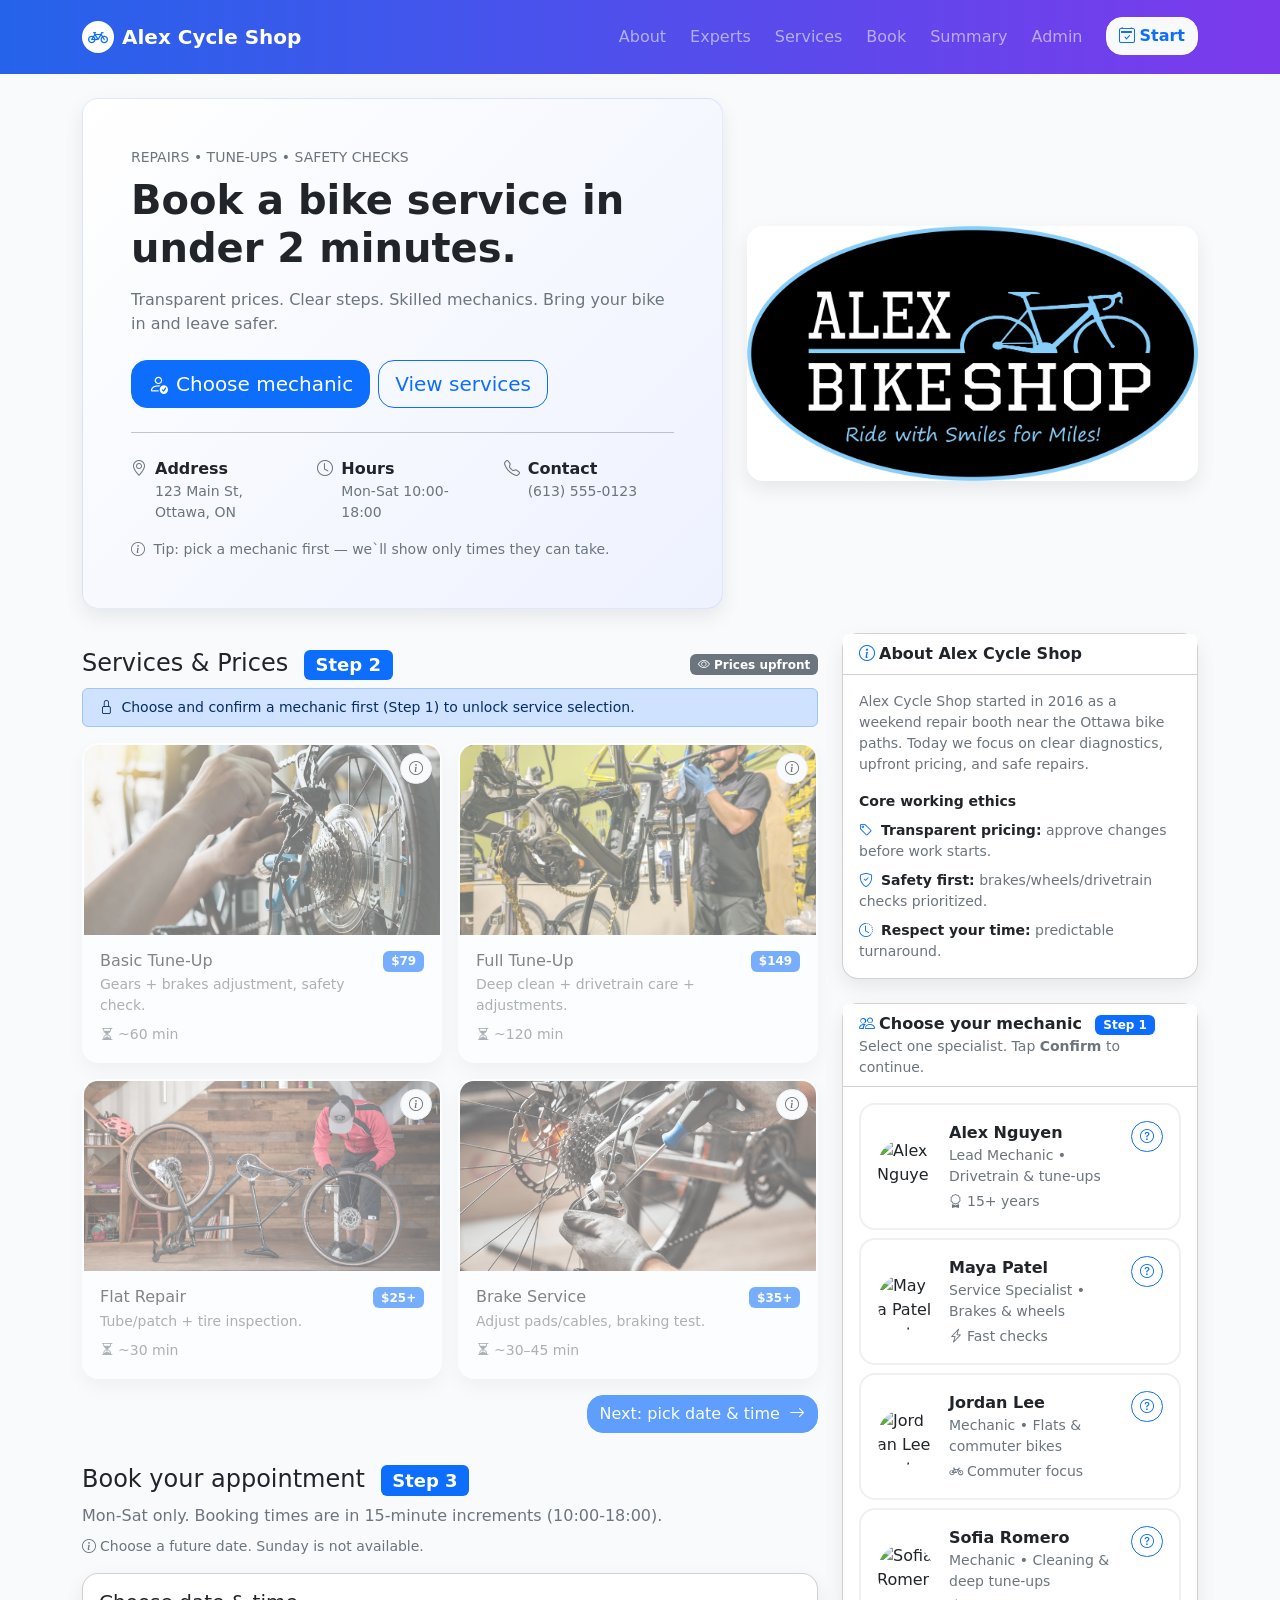
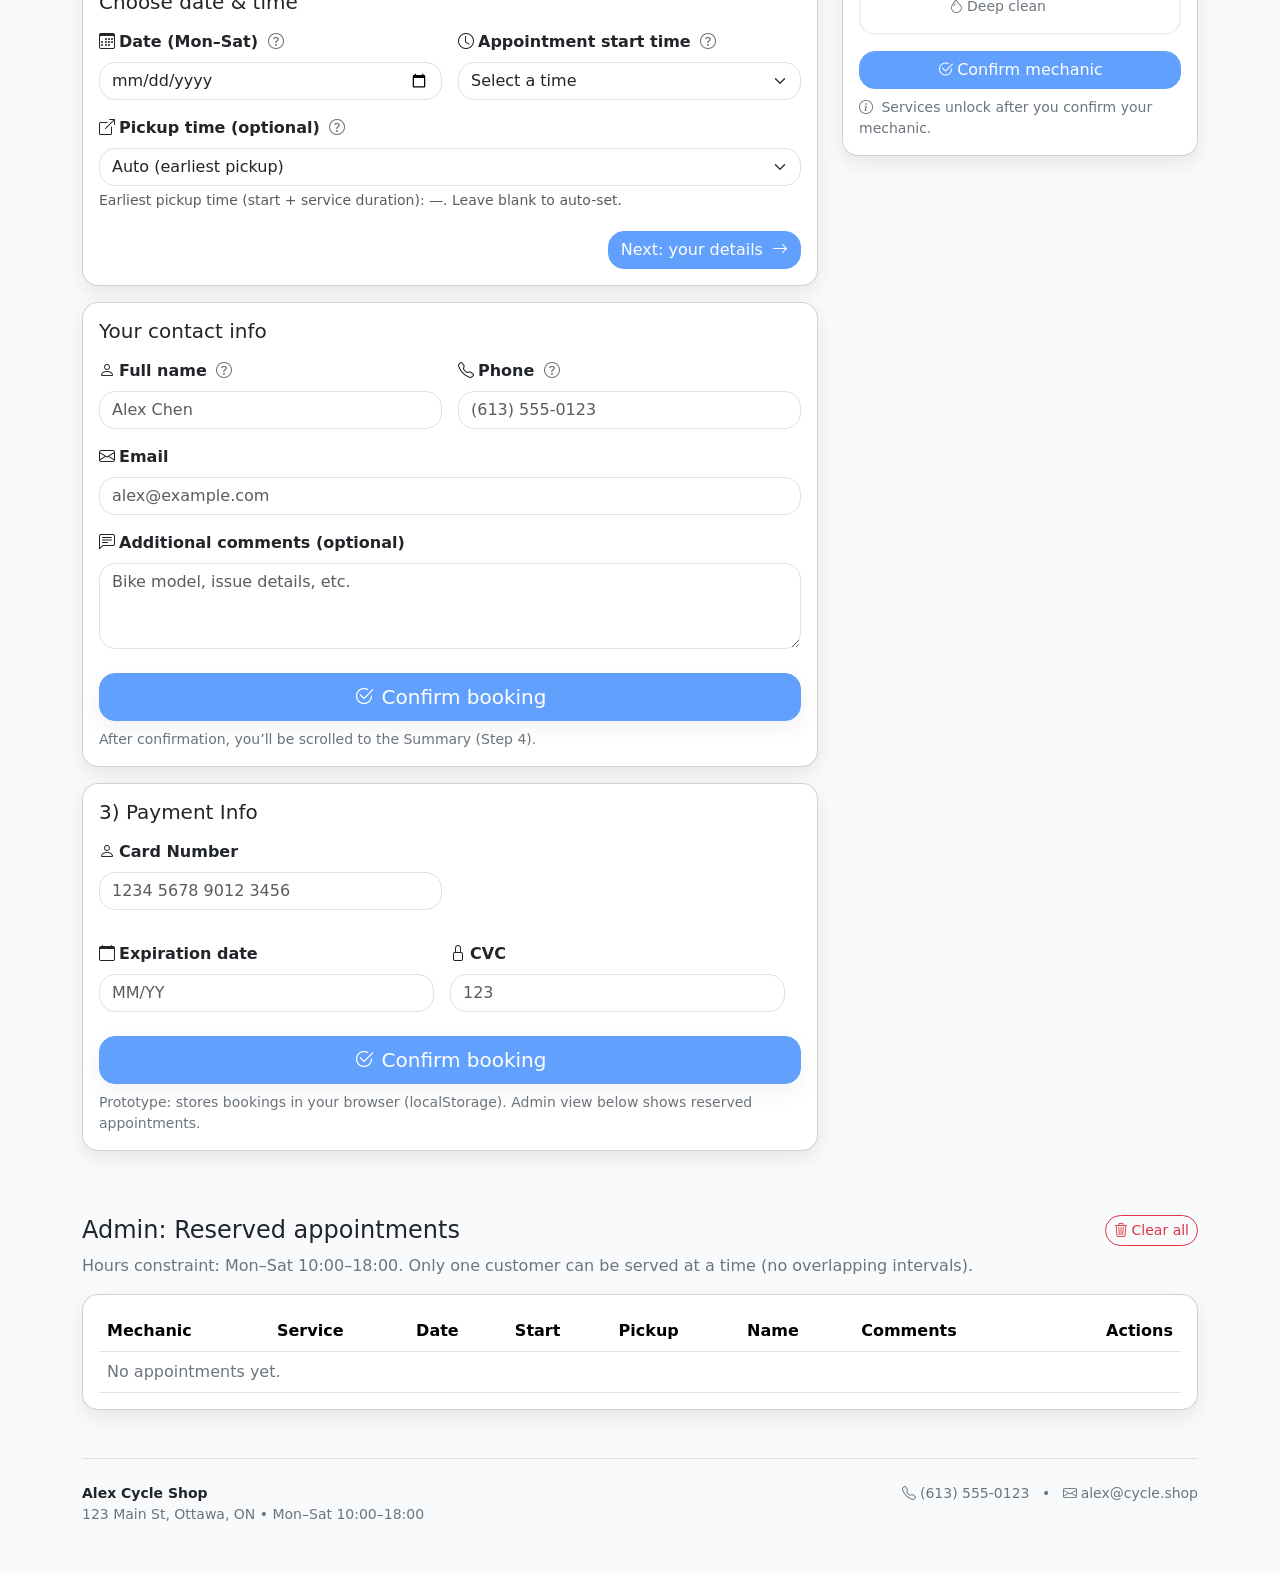
==== index.html @ bfc539e0 "Merge branch 'main' into BLI1" ====
<!doctype html>
<html lang="en">
  <head>
    <title>Alex Cycle Shop</title>
    <meta charset="utf-8" />
    <meta name="viewport" content="width=device-width, initial-scale=1" />

    <!-- Bootstrap 5 -->
    <link
      href="https://cdn.jsdelivr.net/npm/bootstrap@5.3.3/dist/css/bootstrap.min.css"
      rel="stylesheet"
    />
    <!-- Bootstrap Icons -->
    <link
      href="https://cdn.jsdelivr.net/npm/bootstrap-icons@1.11.3/font/bootstrap-icons.min.css"
      rel="stylesheet"
    />

    <link rel="stylesheet" href="styles/style.css" />
  </head>

  <body>
    <!-- NAVBAR -->
    <nav class="navbar navbar-expand-lg navbar-dark acs-navbar sticky-top">
      <div class="container py-2">
        <a class="navbar-brand d-flex align-items-center gap-2" href="#top">
          <span
            class="rounded-circle bg-white text-primary d-inline-flex align-items-center justify-content-center"
            style="width: 2rem; height: 2rem"
            aria-hidden="true"
          >
            <i class="bi bi-bicycle"></i>
          </span>
          <span class="fw-semibold">Alex Cycle Shop</span>
        </a>

        <button
          class="navbar-toggler"
          type="button"
          data-bs-toggle="collapse"
          data-bs-target="#nav"
          aria-label="Toggle navigation"
        >
          <span class="navbar-toggler-icon"></span>
        </button>

        <div class="collapse navbar-collapse" id="nav">
          <ul class="navbar-nav ms-auto gap-lg-2">
            <li class="nav-item">
              <a class="nav-link" href="#about">About</a>
            </li>
            <li class="nav-item">
              <a class="nav-link" href="#experts">Experts</a>
            </li>
            <li class="nav-item">
              <a class="nav-link" href="#services">Services</a>
            </li>
            <li class="nav-item">
              <a class="nav-link" href="#booking">Book</a>
            </li>
            <li class="nav-item">
              <a class="nav-link" href="#summary">Summary</a>
            </li>
            <li class="nav-item">
              <a class="nav-link" href="#admin">Admin</a>
            </li>
            <li class="nav-item">
              <a
                class="btn btn-light text-primary fw-semibold ms-lg-2"
                href="#experts"
              >
                <i class="bi bi-calendar2-check me-1"></i>Start
              </a>
            </li>
          </ul>
        </div>
      </div>
    </nav>

    <!-- HERO -->
    <header id="top" class="py-4">
      <div class="container">
        <div class="row g-4 align-items-center">
          <div class="col-12 col-lg-7">
            <div class="p-4 p-lg-5 rounded-4 shadow-soft acs-hero">
              <p class="text-uppercase small text-secondary mb-2">
                Repairs • Tune-ups • Safety Checks
              </p>
              <h1 class="display-6 fw-semibold mb-3">
                Book a bike service in under 2 minutes.
              </h1>
              <p class="text-secondary mb-4">
                Transparent prices. Clear steps. Skilled mechanics. Bring your
                bike in and leave safer.
              </p>

              <div class="d-flex flex-column flex-sm-row gap-2">
                <a class="btn btn-primary btn-lg" href="#experts">
                  <i class="bi bi-person-check me-2"></i>Choose mechanic
                </a>
                <a class="btn btn-outline-primary btn-lg" href="#services"
                  >View services</a
                >
              </div>

              <hr class="my-4" />

              <div class="row g-3">
                <div class="col-12 col-md-4">
                  <div class="d-flex gap-2">
                    <i class="bi bi-geo-alt text-secondary"></i>
                    <div>
                      <div class="fw-semibold">Address</div>
                      <div class="text-secondary small">
                        123 Main St, Ottawa, ON
                      </div>
                    </div>
                  </div>
                </div>
                <div class="col-12 col-md-4">
                  <div class="d-flex gap-2">
                    <i class="bi bi-clock text-secondary"></i>
                    <div>
                      <div class="fw-semibold">Hours</div>
                      <div class="text-secondary small">
                        Mon-Sat 10:00-18:00
                      </div>
                    </div>
                  </div>
                </div>
                <div class="col-12 col-md-4">
                  <div class="d-flex gap-2">
                    <i class="bi bi-telephone text-secondary"></i>
                    <div>
                      <div class="fw-semibold">Contact</div>
                      <div class="text-secondary small">(613) 555-0123</div>
                    </div>
                  </div>
                </div>
              </div>

              <div class="small text-secondary mt-3">
                <i class="bi bi-info-circle me-1"></i>
                Tip: pick a mechanic first — we`ll show only times they can
                take.
              </div>
            </div>
          </div>

          <div class="col-12 col-lg-5">
            <div class="bg-white rounded-4 shadow-soft overflow-hidden">
              <img
                class="w-100"
                src="assets/Untitled%20design.png"
                alt="Bike service photo"
              />
            </div>
          </div>
        </div>
      </div>
    </header>

    <main class="pb-5">
      <div class="container">
        <div class="row g-4 align-items-start">
          <!-- RIGHT (About + Experts selection; mobile shows this first) -->
          <div class="col-12 col-lg-4 order-1 order-lg-2">
            <!-- ABOUT -->
            <div class="card shadow-soft mb-4">
              <div class="card-header bg-white" id="about">
                <div class="fw-semibold">
                  <i class="bi bi-info-circle me-1 text-primary"></i>About Alex
                  Cycle Shop
                </div>
              </div>
              <div class="card-body">
                <p class="text-secondary small mb-3">
                  Alex Cycle Shop started in 2016 as a weekend repair booth near
                  the Ottawa bike paths. Today we focus on clear diagnostics,
                  upfront pricing, and safe repairs.
                </p>

                <div class="fw-semibold small mb-2">Core working ethics</div>
                <ul class="list-unstyled small text-secondary mb-0">
                  <li class="mb-2">
                    <i class="bi bi-tag me-2 text-primary"></i
                    ><span class="fw-semibold text-dark"
                      >Transparent pricing:</span
                    >
                    approve changes before work starts.
                  </li>
                  <li class="mb-2">
                    <i class="bi bi-shield-check me-2 text-primary"></i
                    ><span class="fw-semibold text-dark">Safety first:</span>
                    brakes/wheels/drivetrain checks prioritized.
                  </li>
                  <li>
                    <i class="bi bi-clock-history me-2 text-primary"></i
                    ><span class="fw-semibold text-dark"
                      >Respect your time:</span
                    >
                    predictable turnaround.
                  </li>
                </ul>
              </div>
            </div>

            <!-- EXPERTS (selection stage + confirmation modal) -->
            <div class="card shadow-soft mb-4">
              <div class="card-header bg-white" id="experts">
                <div class="fw-semibold">
                  <i class="bi bi-people me-1 text-primary"></i>Choose your
                  mechanic
                  <span class="badge text-bg-primary ms-2">Step 1</span>
                </div>
                <div class="text-secondary small">
                  Select one specialist. Tap
                  <span class="fw-semibold">Confirm</span> to continue.
                </div>
              </div>

              <div class="card-body">
                <div class="vstack gap-2">
                  <!-- Expert 1 -->
                  <input
                    class="btn-check"
                    type="radio"
                    name="expert"
                    id="exp-alex"
                    autocomplete="off"
                  />
                  <label class="card expert-option p-3" for="exp-alex">
                    <div class="d-flex gap-3 align-items-center">
                      <img
                        class="rounded-circle flex-shrink-0"
                        width="56"
                        height="56"
                        src="https://placehold.co/112x112?text=A"
                        alt="Alex Nguyen avatar"
                      />
                      <div class="flex-grow-1">
                        <div
                          class="d-flex justify-content-between align-items-start"
                        >
                          <div>
                            <div class="fw-semibold">Alex Nguyen</div>
                            <div class="text-secondary small">
                              Lead Mechanic • Drivetrain & tune-ups
                            </div>
                          </div>
                          <button
                            type="button"
                            class="btn btn-sm btn-outline-primary"
                            data-bs-toggle="tooltip"
                            title="Expert in tune-ups and shifting issues."
                          >
                            <i class="bi bi-question-circle"></i>
                          </button>
                        </div>
                        <div class="small mt-1 text-secondary">
                          <i class="bi bi-award me-1"></i>15+ years
                        </div>
                      </div>
                    </div>
                  </label>

                  <!-- Expert 2 -->
                  <input
                    class="btn-check"
                    type="radio"
                    name="expert"
                    id="exp-maya"
                    autocomplete="off"
                  />
                  <label class="card expert-option p-3" for="exp-maya">
                    <div class="d-flex gap-3 align-items-center">
                      <img
                        class="rounded-circle flex-shrink-0"
                        width="56"
                        height="56"
                        src="https://placehold.co/112x112?text=M"
                        alt="Maya Patel avatar"
                      />
                      <div class="flex-grow-1">
                        <div
                          class="d-flex justify-content-between align-items-start"
                        >
                          <div>
                            <div class="fw-semibold">Maya Patel</div>
                            <div class="text-secondary small">
                              Service Specialist • Brakes & wheels
                            </div>
                          </div>
                          <button
                            type="button"
                            class="btn btn-sm btn-outline-primary"
                            data-bs-toggle="tooltip"
                            title="Fast diagnostics for brake rub, squeal, wheel true."
                          >
                            <i class="bi bi-question-circle"></i>
                          </button>
                        </div>
                        <div class="small mt-1 text-secondary">
                          <i class="bi bi-lightning-charge me-1"></i>Fast checks
                        </div>
                      </div>
                    </div>
                  </label>

                  <!-- Expert 3 -->
                  <input
                    class="btn-check"
                    type="radio"
                    name="expert"
                    id="exp-jordan"
                    autocomplete="off"
                  />
                  <label class="card expert-option p-3" for="exp-jordan">
                    <div class="d-flex gap-3 align-items-center">
                      <img
                        class="rounded-circle flex-shrink-0"
                        width="56"
                        height="56"
                        src="https://placehold.co/112x112?text=J"
                        alt="Jordan Lee avatar"
                      />
                      <div class="flex-grow-1">
                        <div
                          class="d-flex justify-content-between align-items-start"
                        >
                          <div>
                            <div class="fw-semibold">Jordan Lee</div>
                            <div class="text-secondary small">
                              Mechanic • Flats & commuter bikes
                            </div>
                          </div>
                          <button
                            type="button"
                            class="btn btn-sm btn-outline-primary"
                            data-bs-toggle="tooltip"
                            title="Great for punctures, commuter maintenance, quick turnaround."
                          >
                            <i class="bi bi-question-circle"></i>
                          </button>
                        </div>
                        <div class="small mt-1 text-secondary">
                          <i class="bi bi-bicycle me-1"></i>Commuter focus
                        </div>
                      </div>
                    </div>
                  </label>

                  <!-- Expert 4 -->
                  <input
                    class="btn-check"
                    type="radio"
                    name="expert"
                    id="exp-sofia"
                    autocomplete="off"
                  />
                  <label class="card expert-option p-3" for="exp-sofia">
                    <div class="d-flex gap-3 align-items-center">
                      <img
                        class="rounded-circle flex-shrink-0"
                        width="56"
                        height="56"
                        src="https://placehold.co/112x112?text=S"
                        alt="Sofia Romero avatar"
                      />
                      <div class="flex-grow-1">
                        <div
                          class="d-flex justify-content-between align-items-start"
                        >
                          <div>
                            <div class="fw-semibold">Sofia Romero</div>
                            <div class="text-secondary small">
                              Mechanic • Cleaning & deep tune-ups
                            </div>
                          </div>
                          <button
                            type="button"
                            class="btn btn-sm btn-outline-primary"
                            data-bs-toggle="tooltip"
                            title="Best for deep clean, drivetrain care, long service sessions."
                          >
                            <i class="bi bi-question-circle"></i>
                          </button>
                        </div>
                        <div class="small mt-1 text-secondary">
                          <i class="bi bi-droplet me-1"></i>Deep clean
                        </div>
                      </div>
                    </div>
                  </label>
                </div>

                <div class="d-grid gap-2 mt-3">
                  <button
                    id="confirmExpertBtn"
                    class="btn btn-primary"
                    type="button"
                    disabled
                  >
                    <i class="bi bi-check2-circle me-1"></i>Confirm mechanic
                  </button>
                  <div class="small text-secondary">
                    <i class="bi bi-info-circle me-1"></i>
                    Services unlock after you confirm your mechanic.
                  </div>
                </div>
              </div>
            </div>
          </div>

          <!-- LEFT (Services + Booking) -->
          <div class="col-12 col-lg-8 order-2 order-lg-1">
            <!-- SERVICES -->
            <section id="services" class="section-pad">
              <div
                class="d-flex align-items-center justify-content-between mb-2"
              >
                <h2 class="h4 mb-0">
                  Services & Prices
                  <span class="badge text-bg-primary ms-2">Step 2</span>
                </h2>
                <span class="badge text-bg-secondary"
                  ><i class="bi bi-eye me-1"></i>Prices upfront</span
                >
              </div>

              <div
                class="alert alert-primary py-2 small mb-3"
                id="servicesLockedMsg"
              >
                <i class="bi bi-lock me-1"></i>
                Choose and confirm a mechanic first (Step 1) to unlock service
                selection.
              </div>

              <div class="row g-3" id="servicesGrid" aria-disabled="true">
                <!-- Service 1 -->
                <div class="col-12 col-md-6">
                  <input
                    class="btn-check"
                    type="radio"
                    name="service"
                    id="svc-basic"
                    autocomplete="off"
                    required
                    disabled
                  />
                  <label
                    class="card shadow-soft h-100 service-card service-option position-relative"
                    for="svc-basic"
                  >
                    <div class="position-absolute top-0 end-0 p-2 d-flex gap-2">
                      <button
                        type="button"
                        class="btn btn-sm btn-light border"
                        data-bs-toggle="tooltip"
                        title="Includes gears + brakes adjustment and safety check. ~60 minutes."
                        aria-label="Service info"
                      >
                        <i class="bi bi-info-circle"></i>
                      </button>
                      <span class="badge text-bg-success selected-badge"
                        ><i class="bi bi-check-lg me-1"></i>Selected</span
                      >
                    </div>

                    <img
                      class="card-img-top"
                      src="assets/1.png"
                      alt="Basic tune-up mapping image"
                    />
                    <div class="card-body">
                      <div
                        class="d-flex justify-content-between align-items-start"
                      >
                        <div>
                          <h3 class="h6 mb-1">Basic Tune-Up</h3>
                          <p class="text-secondary small mb-2">
                            Gears + brakes adjustment, safety check.
                          </p>
                        </div>
                        <span class="badge text-bg-primary">$79</span>
                      </div>
                      <div class="small text-secondary">
                        <i class="bi bi-hourglass-split me-1"></i>~60 min
                      </div>
                    </div>
                  </label>
                </div>

                <!-- Service 2 -->
                <div class="col-12 col-md-6">
                  <input
                    class="btn-check"
                    type="radio"
                    name="service"
                    id="svc-full"
                    autocomplete="off"
                    disabled
                  />
                  <label
                    class="card shadow-soft h-100 service-card service-option position-relative"
                    for="svc-full"
                  >
                    <div class="position-absolute top-0 end-0 p-2 d-flex gap-2">
                      <button
                        type="button"
                        class="btn btn-sm btn-light border"
                        data-bs-toggle="tooltip"
                        title="Deep clean + drivetrain care + adjustments. ~120 minutes."
                        aria-label="Service info"
                      >
                        <i class="bi bi-info-circle"></i>
                      </button>
                      <span class="badge text-bg-success selected-badge"
                        ><i class="bi bi-check-lg me-1"></i>Selected</span
                      >
                    </div>

                    <img
                      class="card-img-top"
                      src="assets/2.png"
                      alt="Full tune-up mapping image"
                    />
                    <div class="card-body">
                      <div
                        class="d-flex justify-content-between align-items-start"
                      >
                        <div>
                          <h3 class="h6 mb-1">Full Tune-Up</h3>
                          <p class="text-secondary small mb-2">
                            Deep clean + drivetrain care + adjustments.
                          </p>
                        </div>
                        <span class="badge text-bg-primary">$149</span>
                      </div>
                      <div class="small text-secondary">
                        <i class="bi bi-hourglass-split me-1"></i>~120 min
                      </div>
                    </div>
                  </label>
                </div>

                <!-- Service 3 -->
                <div class="col-12 col-md-6">
                  <input
                    class="btn-check"
                    type="radio"
                    name="service"
                    id="svc-flat"
                    autocomplete="off"
                    disabled
                  />
                  <label
                    class="card shadow-soft h-100 service-card service-option position-relative"
                    for="svc-flat"
                  >
                    <div class="position-absolute top-0 end-0 p-2 d-flex gap-2">
                      <button
                        type="button"
                        class="btn btn-sm btn-light border"
                        data-bs-toggle="tooltip"
                        title="Tube/patch + tire inspection. ~30 minutes."
                        aria-label="Service info"
                      >
                        <i class="bi bi-info-circle"></i>
                      </button>
                      <span class="badge text-bg-success selected-badge"
                        ><i class="bi bi-check-lg me-1"></i>Selected</span
                      >
                    </div>

                    <img
                      class="card-img-top"
                      src="assets/3.png"
                      alt="Flat repair mapping image"
                    />
                    <div class="card-body">
                      <div
                        class="d-flex justify-content-between align-items-start"
                      >
                        <div>
                          <h3 class="h6 mb-1">Flat Repair</h3>
                          <p class="text-secondary small mb-2">
                            Tube/patch + tire inspection.
                          </p>
                        </div>
                        <span class="badge text-bg-primary">$25+</span>
                      </div>
                      <div class="small text-secondary">
                        <i class="bi bi-hourglass-split me-1"></i>~30 min
                      </div>
                    </div>
                  </label>
                </div>

                <!-- Service 4 -->
                <div class="col-12 col-md-6">
                  <input
                    class="btn-check"
                    type="radio"
                    name="service"
                    id="svc-brakes"
                    autocomplete="off"
                    disabled
                  />
                  <label
                    class="card shadow-soft h-100 service-card service-option position-relative"
                    for="svc-brakes"
                  >
                    <div class="position-absolute top-0 end-0 p-2 d-flex gap-2">
                      <button
                        type="button"
                        class="btn btn-sm btn-light border"
                        data-bs-toggle="tooltip"
                        title="Adjust pads/cables + braking test. ~45 minutes."
                        aria-label="Service info"
                      >
                        <i class="bi bi-info-circle"></i>
                      </button>
                      <span class="badge text-bg-success selected-badge"
                        ><i class="bi bi-check-lg me-1"></i>Selected</span
                      >
                    </div>

                    <img
                      class="card-img-top"
                      src="assets/4.png"
                      alt="Brake service mapping image"
                    />
                    <div class="card-body">
                      <div
                        class="d-flex justify-content-between align-items-start"
                      >
                        <div>
                          <h3 class="h6 mb-1">Brake Service</h3>
                          <p class="text-secondary small mb-2">
                            Adjust pads/cables, braking test.
                          </p>
                        </div>
                        <span class="badge text-bg-primary">$35+</span>
                      </div>
                      <div class="small text-secondary">
                        <i class="bi bi-hourglass-split me-1"></i>~30–45 min
                      </div>
                    </div>
                  </label>
                </div>
              </div>

              <div class="mt-3 d-flex justify-content-end">
                <a
                  id="btnNextService"
                  class="btn btn-primary disabled"
                  href="#booking"
                  aria-disabled="true"
                >
                  Next: pick date & time <i class="bi bi-arrow-right ms-1"></i>
                </a>
              </div>
            </section>

            <!-- BOOKING -->
            <section id="booking" class="section-pad">
              <h2 class="h4 mb-2">
                Book your appointment
                <span class="badge text-bg-primary ms-2">Step 3</span>
              </h2>
              <p class="text-secondary mb-2">
                Mon-Sat only. Booking times are in 15-minute increments
                (10:00-18:00).
              </p>

              <div class="small text-secondary mb-3" id="dateHelp">
                <i class="bi bi-info-circle me-1"></i>Choose a future date.
                Sunday is not available.
              </div>

              <div class="card shadow-soft mb-3">
                <div class="card-body">
                  <h3 class="h5 mb-3">Choose date & time</h3>

                  <div class="row g-3">
                    <div class="col-12 col-md-6">
                      <label class="form-label fw-semibold" for="date">
                        <i class="bi bi-calendar3 me-1"></i>Date (Mon–Sat)
                        <span
                          class="ms-1 text-secondary"
                          data-bs-toggle="tooltip"
                          title="Weekends are unavailable. Sundays will be cleared."
                          ><i class="bi bi-question-circle"></i
                        ></span>
                      </label>
                      <input
                        class="form-control acs-input"
                        id="date"
                        type="date"
                        required
                      />
                    </div>

                    <div class="col-12 col-md-6">
                      <label class="form-label fw-semibold" for="time">
                        <i class="bi bi-clock me-1"></i>Appointment start time
                        <span
                          class="ms-1 text-secondary"
                          data-bs-toggle="tooltip"
                          title="Times are in 15-minute steps between 10:00 and 18:00."
                          ><i class="bi bi-question-circle"></i
                        ></span>
                      </label>
                      <select
                        class="form-select acs-input"
                        id="time"
                        required
                      ></select>
                    </div>

                    <div class="col-12">
                      <label class="form-label fw-semibold" for="pickup">
                        <i class="bi bi-box-arrow-up-right me-1"></i>Pickup time
                        (optional)
                        <span
                          class="ms-1 text-secondary"
                          data-bs-toggle="tooltip"
                          title="Leave blank to auto-set pickup to start + service duration."
                          ><i class="bi bi-question-circle"></i
                        ></span>
                      </label>
                      <select
                        class="form-select acs-input"
                        id="pickup"
                      ></select>
                      <div class="form-text">
                        Earliest pickup time (start + service duration):
                        <span id="earliestPickup">—</span>. Leave blank to
                        auto-set.
                      </div>
                      <div
                        id="pickupHint"
                        class="small text-secondary mt-1"
                      ></div>
                    </div>
                  </div>

                  <div class="mt-3 d-flex justify-content-end">
                    <a
                      id="btnNextSchedule"
                      class="btn btn-primary disabled"
                      href="#contact"
                      aria-disabled="true"
                    >
                      Next: your details <i class="bi bi-arrow-right ms-1"></i>
                    </a>
                  </div>
                </div>
              </div>
              <div id="contact" class="card shadow-soft mb-3">
                <div class="card-body">
                  <h3 class="h5 mb-3">Your contact info</h3>

                  <div class="row g-3">
                    <div class="col-12 col-md-6">
                      <label class="form-label fw-semibold" for="name">
                        <i class="bi bi-person me-1"></i>Full name
                        <span
                          class="ms-1 text-secondary"
                          data-bs-toggle="tooltip"
                          title="Use letters only (no numbers)."
                          ><i class="bi bi-question-circle"></i
                        ></span>
                      </label>
                      <input
                        class="form-control acs-input"
                        id="name"
                        type="text"
                        placeholder="Alex Chen"
                        required
                      />
                    </div>

                    <div class="col-12 col-md-6">
                      <label class="form-label fw-semibold" for="phone">
                        <i class="bi bi-telephone me-1"></i>Phone
                        <span
                          class="ms-1 text-secondary"
                          data-bs-toggle="tooltip"
                          title="Example: (613) 555-0123"
                          ><i class="bi bi-question-circle"></i
                        ></span>
                      </label>
                      <input
                        class="form-control acs-input"
                        id="phone"
                        type="tel"
                        placeholder="(613) 555-0123"
                        required
                      />
                    </div>

                    <div class="col-12">
                      <label class="form-label fw-semibold" for="email">
                        <i class="bi bi-envelope me-1"></i>Email
                      </label>
                      <input
                        class="form-control acs-input"
                        id="email"
                        type="email"
                        placeholder="alex@example.com"
                        required
                      />
                    </div>

                    <div class="col-12">
                      <label class="form-label fw-semibold" for="notes">
                        <i class="bi bi-chat-left-text me-1"></i>Additional
                        comments (optional)
                      </label>
                      <textarea
                        class="form-control acs-input"
                        id="notes"
                        rows="3"
                        placeholder="Bike model, issue details, etc."
                      ></textarea>
                    </div>
                  </div>

                  <div
                    id="formAlert"
                    class="alert alert-warning mt-3 d-none"
                    role="alert"
                  ></div>

                  <div class="mt-4">
                    <button
                      id="confirmBtn"
                      class="btn btn-primary btn-lg w-100 shadow-soft"
                      type="button"
                      disabled
                    >
                      <i class="bi bi-check2-circle me-2"></i>Confirm booking
                    </button>
                    <p class="small text-secondary mt-2 mb-0">
                      After confirmation, you’ll be scrolled to the Summary
                      (Step 4).
                    </p>
                  </div>
                </div>
              </div>
              <div id="payment" class="card shadow-soft">
                <div class="card-body">
                  <h3 class="h5 mb-3">3) Payment Info</h3>

                  <div class="row g-3">
                    <div class="col-12 col-md-6">
                      <label class="form-label fw-semibold" for="name">
                        <i class="bi bi-person me-1"></i>Card Number
                      </label>
                      <input
                        class="form-control"
                        id="cardNumber"
                        type="text"
                        placeholder="1234 5678 9012 3456"
                        required
                      />
                    </div>

                    <div class="row g-3">
                      <div class="col-12 col-md-6">
                        <label class="form-label fw-semibold" for="expirationDate">
                          <i class="bi bi-calendar me-1"></i>Expiration date
                        </label>
                        <input
                          class="form-control"
                          id="expirationDate"
                          type="text"
                          placeholder="MM/YY"
                          pattern="^(0[1-9]|1[0-2])\/\d{2}$"
                          maxlength="5"
                          required
                        />
                      </div>
                      <div class="col-12 col-md-6">
                        <label class="form-label fw-semibold" for="cvc">
                          <i class="bi bi-lock me-1"></i>CVC
                        </label>
                        <input
                          class="form-control"
                          id="cvc"
                          type="number"
                          placeholder="123"
                          min="100"
                          max="9999"
                          required
                        />
                      </div>
                    </div>

                  <div
                    id="formAlert"
                    class="alert alert-warning mt-3 d-none"
                    role="alert"
                  ></div>

                  <div class="mt-4">
                    <button
                      id="confirmBtn"
                      class="btn btn-primary btn-lg w-100 shadow-soft"
                      type="button"
                      disabled
                    >
                      <i class="bi bi-check2-circle me-2"></i>Confirm booking
                    </button>
                    <p class="small text-secondary mt-2 mb-0">
                      Prototype: stores bookings in your browser (localStorage).
                      Admin view below shows reserved appointments.
                    </p>
                  </div>
                </div>
              </section>
          </div>
        </div>

        <!-- ADMIN (full width) -->
        <section id="admin" class="mt-5">
          <div class="d-flex align-items-center justify-content-between mb-2">
            <h2 class="h4 mb-0">Admin: Reserved appointments</h2>
            <button
              id="clearAllBtn"
              type="button"
              class="btn btn-outline-danger btn-sm"
            >
              <i class="bi bi-trash3 me-1"></i>Clear all
            </button>
          </div>
          <p class="text-secondary mb-3">
            Hours constraint: Mon–Sat 10:00–18:00. Only one customer can be
            served at a time (no overlapping intervals).
          </p>

          <div class="card shadow-soft">
            <div class="card-body">
              <div class="table-responsive">
                <table class="table align-middle mb-0">
                  <thead>
                    <tr>
                      <th>Mechanic</th>
                      <th>Service</th>
                      <th>Date</th>
                      <th>Start</th>
                      <th>Pickup</th>
                      <th>Name</th>
                      <th>Comments</th>
                      <th class="text-end">Actions</th>
                    </tr>
                  </thead>
                  <tbody id="adminBookingsBody">
                    <tr>
                      <td colspan="8" class="text-secondary">
                        No appointments yet.
                      </td>
                    </tr>
                  </tbody>
                </table>
              </div>
            </div>
          </div>
        </section>

        <!-- Footer -->
        <footer class="mt-5 pt-4 border-top text-secondary small">
          <div class="row g-2">
            <div class="col-12 col-md">
              <div class="fw-semibold text-dark">Alex Cycle Shop</div>
              123 Main St, Ottawa, ON • Mon–Sat 10:00–18:00
            </div>
            <div class="col-12 col-md-auto">
              <i class="bi bi-telephone me-1"></i>(613) 555-0123
              <span class="mx-2">•</span>
              <i class="bi bi-envelope me-1"></i>alex@cycle.shop
            </div>
          </div>
        </footer>
      </div>
    </main>

    <!-- Expert confirmed modal -->
    <div
      class="modal fade"
      id="expertConfirmModal"
      tabindex="-1"
      aria-hidden="true"
    >
      <div class="modal-dialog modal-dialog-centered">
        <div class="modal-content">
          <div class="modal-header">
            <h3 class="modal-title h5">
              <i class="bi bi-check2-circle text-success me-2"></i>Mechanic
              confirmed
            </h3>
            <button
              type="button"
              class="btn-close"
              data-bs-dismiss="modal"
              aria-label="Close"
            ></button>
          </div>
          <div class="modal-body">
            <p class="mb-0">
              You selected:
              <span class="fw-semibold" id="expertModalName">—</span>. Services
              are now unlocked.
            </p>
          </div>
          <div class="modal-footer">
            <button
              class="btn btn-primary"
              type="button"
              data-bs-dismiss="modal"
            >
              Continue
            </button>
          </div>
        </div>
      </div>
    </div>

    <!-- Booking confirmation modal -->
    <div class="modal fade" id="confirmModal" tabindex="-1" aria-hidden="true">
      <div class="modal-dialog modal-dialog-centered">
        <div class="modal-content">
          <div class="modal-header">
            <h3 class="modal-title h5">
              <i class="bi bi-check2-circle text-success me-2"></i>Booking
              received
            </h3>
            <button
              type="button"
              class="btn-close"
              data-bs-dismiss="modal"
              aria-label="Close"
            ></button>
          </div>
          <div class="modal-body">
            <p class="mb-2">We`ve recorded your request. Summary:</p>
            <ul class="mb-0">
              <li>
                <span class="fw-semibold">Mechanic:</span>
                <span id="modalExpert">—</span>
              </li>
              <li>
                <span class="fw-semibold">Service:</span>
                <span id="modalService">—</span>
              </li>
              <li>
                <span class="fw-semibold">Date:</span>
                <span id="modalDate">—</span>
              </li>
              <li>
                <span class="fw-semibold">Start:</span>
                <span id="modalTime">—</span>
              </li>
              <li>
                <span class="fw-semibold">Pickup:</span>
                <span id="modalPickup">—</span>
              </li>
              <li>
                <span class="fw-semibold">Name:</span>
                <span id="modalName">—</span>
              </li>
            </ul>
          </div>
          <div class="modal-footer">
            <button
              class="btn btn-primary"
              type="button"
              data-bs-dismiss="modal"
            >
              Done
            </button>
          </div>
        </div>
      </div>
    </div>

    <script src="https://cdn.jsdelivr.net/npm/bootstrap@5.3.3/dist/js/bootstrap.bundle.min.js"></script>
    <script type="module" src="scripts/js/main.js"></script>
  </body>
</html>
---- styles/style.css ----
/* styles/style.css */
:root{
  --acs-radius: 1rem;
  --acs-primary: #2563eb;
  --acs-primary-2: #7c3aed;
  --acs-bg: #f8fafc;
}

body{ background: var(--acs-bg); }

.card, .btn, .form-control, .form-select{ border-radius: var(--acs-radius); }
.shadow-soft{ box-shadow: 0 .5rem 1.25rem rgba(0,0,0,.08); }

/* Colorful navbar */
.acs-navbar{
  background: linear-gradient(90deg, var(--acs-primary), var(--acs-primary-2));
}

/* Colorful hero */
.acs-hero{
  background: linear-gradient(135deg, #ffffff, #eef2ff);
  border: 1px solid rgba(37,99,235,.12);
}

/* Mobile spacing */
main{ padding-bottom: 3rem; }
.section-pad{ padding: 1rem 0; }

/* Anchor offsets for sticky navbar */
html{ scroll-padding-top: 6.5rem; }
section, header, #about, #experts, #services, #booking, #summary, #admin{ scroll-margin-top: 6.5rem; }

/* Inputs react on focus/hover (iOS-friendly) */
.acs-input{ transition: .12s ease; }
.acs-input:focus{
  border-color: rgba(37,99,235,.8);
  box-shadow: 0 0 0 .25rem rgba(37,99,235,.2);
  transform: scale(1.01);
}
.acs-input:hover{ border-color: rgba(37,99,235,.35); }

/* Service cards */
.service-card{ cursor: pointer; }
.service-card:hover{ transform: translateY(-2px); transition: .15s ease; }

.service-option{
  border: 2px solid transparent;
  transition: .15s ease;
  overflow: hidden;
}
.btn-check:focus + .service-option{
  outline: 0;
  box-shadow: 0 0 0 .25rem rgba(37,99,235,.25);
}
.btn-check:checked + .service-option{
  border-color: var(--acs-primary);
  box-shadow: 0 .75rem 1.5rem rgba(37,99,235,.15);
}
.selected-badge{ display: none; }
.btn-check:checked + .service-option .selected-badge{ display: inline-flex; }

/* Disable services until expert confirmed */
#servicesGrid[aria-disabled="true"]{
  opacity: .55;
  pointer-events: none;
}

/* Expert selection cards */
.expert-option{
  border: 2px solid rgba(0,0,0,.06);
  transition: .15s ease;
}
.btn-check:checked + .expert-option{
  border-color: var(--acs-primary);
  box-shadow: 0 .75rem 1.5rem rgba(37,99,235,.12);
}

/* Make service images reasonable on iOS */
.card-img-top{
  height: 170px;
  width: 100%;
  object-fit: cover;
}
@media (min-width: 992px){
  .card-img-top{ height: 190px; }
}
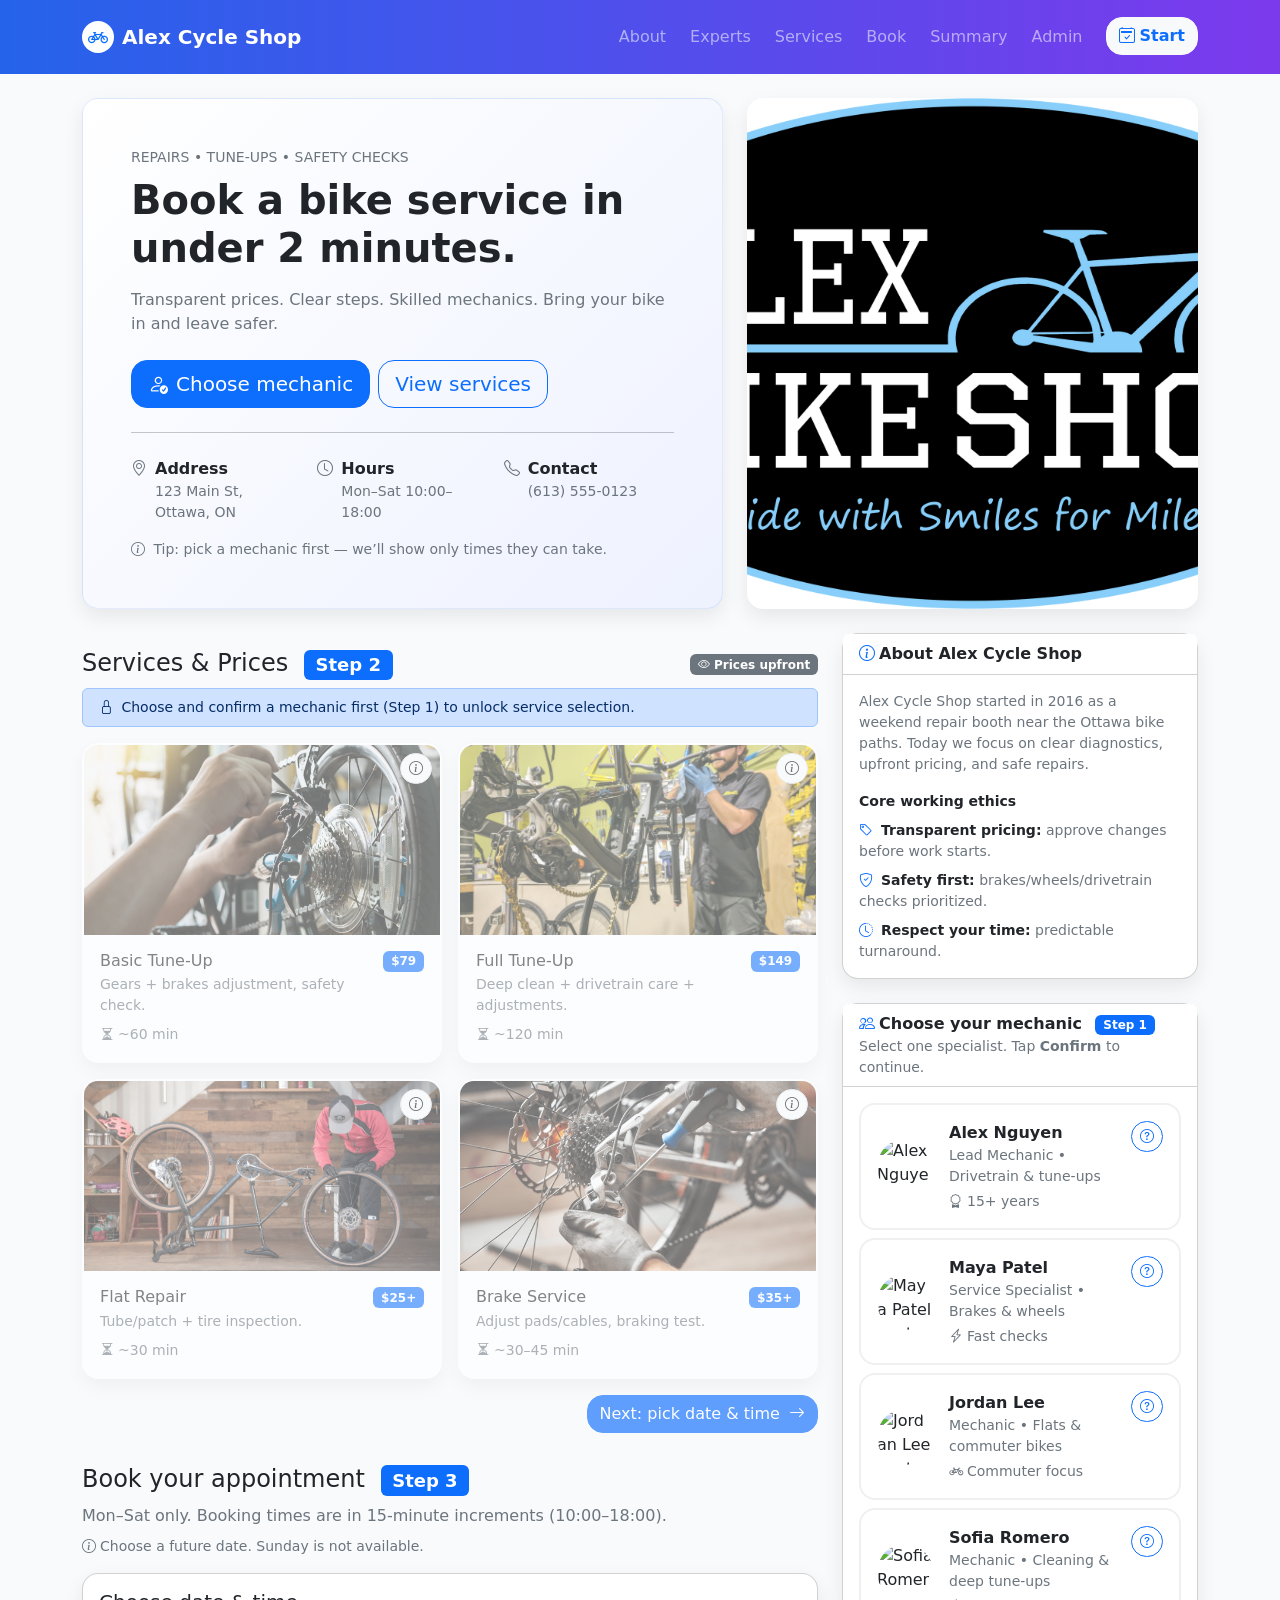
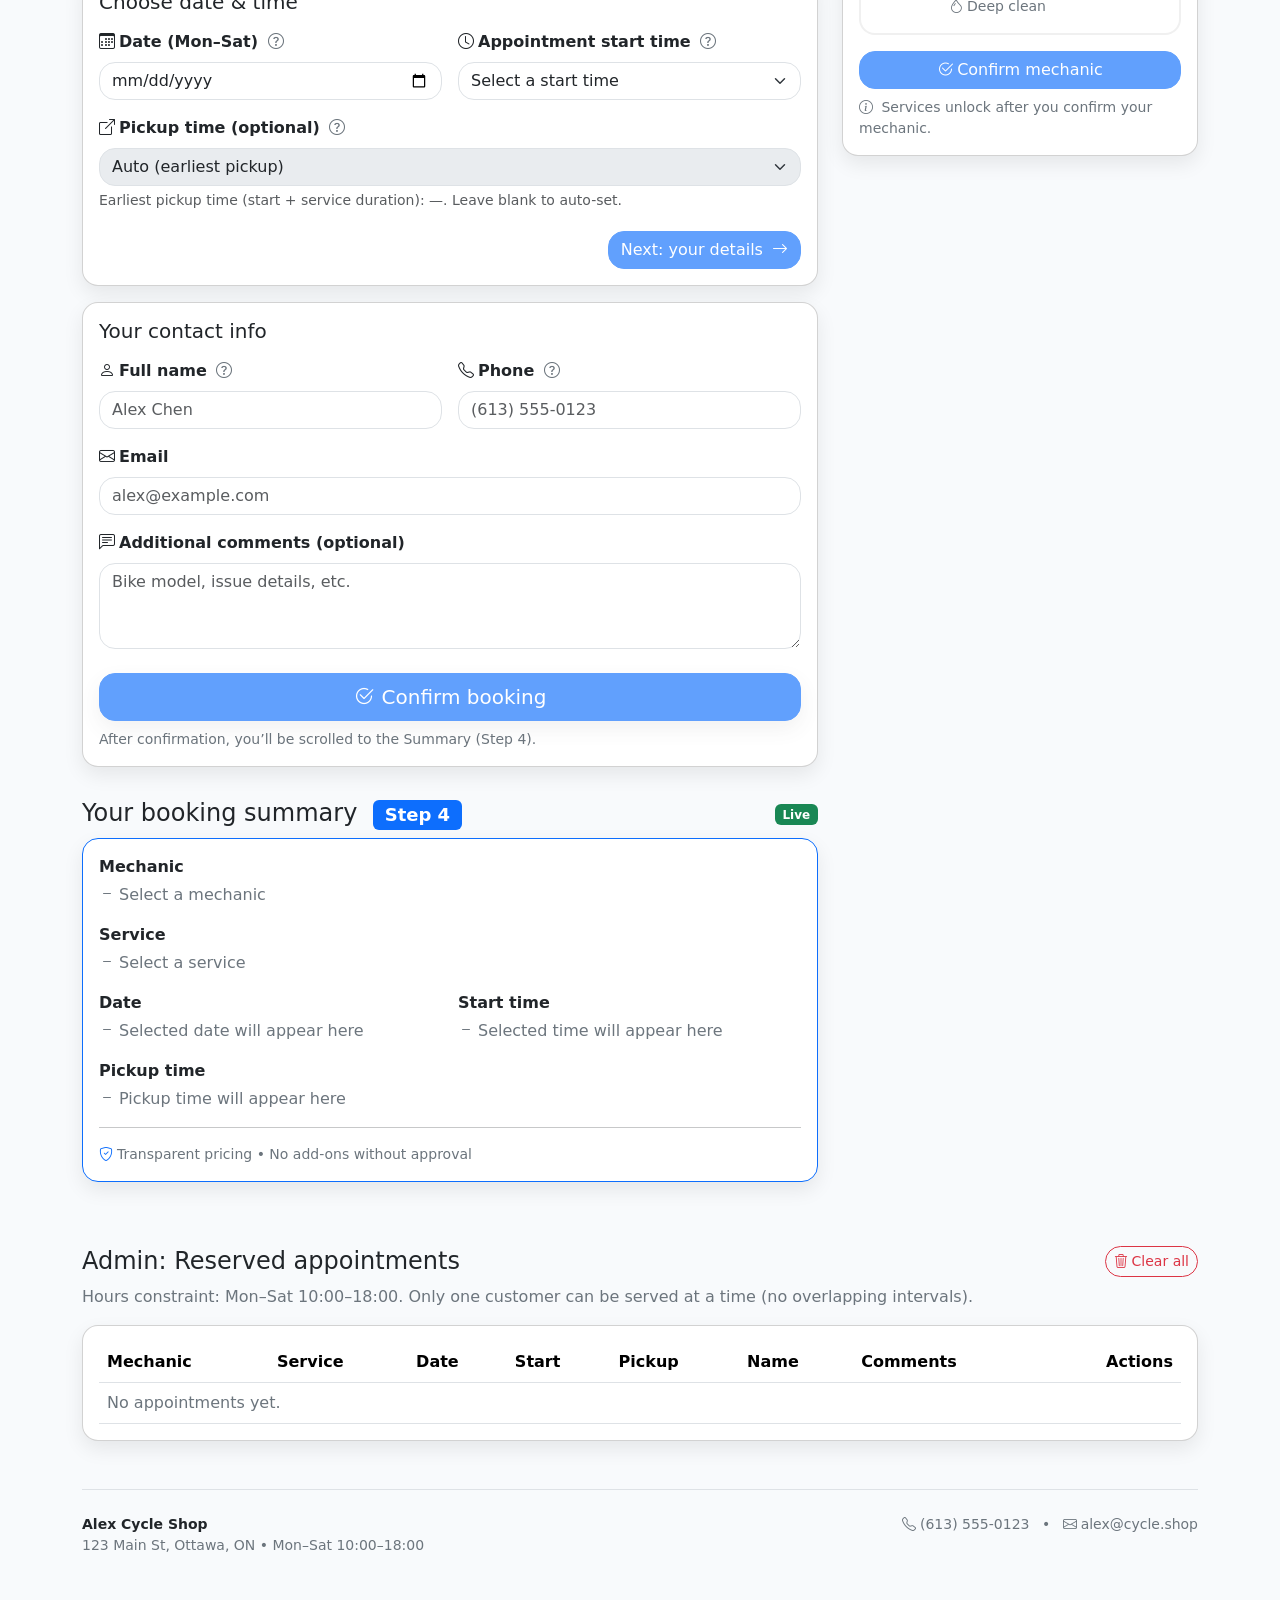
==== commit 6a57fdc3: "Lab 5: complete" ====
--- a/index.html
+++ b/index.html
@@ -6,15 +6,9 @@
     <meta name="viewport" content="width=device-width, initial-scale=1" />
 
     <!-- Bootstrap 5 -->
-    <link
-      href="https://cdn.jsdelivr.net/npm/bootstrap@5.3.3/dist/css/bootstrap.min.css"
-      rel="stylesheet"
-    />
+    <link href="https://cdn.jsdelivr.net/npm/bootstrap@5.3.3/dist/css/bootstrap.min.css" rel="stylesheet" />
     <!-- Bootstrap Icons -->
-    <link
-      href="https://cdn.jsdelivr.net/npm/bootstrap-icons@1.11.3/font/bootstrap-icons.min.css"
-      rel="stylesheet"
-    />
+    <link href="https://cdn.jsdelivr.net/npm/bootstrap-icons@1.11.3/font/bootstrap-icons.min.css" rel="stylesheet" />
 
     <link rel="stylesheet" href="styles/style.css" />
   </head>
@@ -46,29 +40,14 @@
 
         <div class="collapse navbar-collapse" id="nav">
           <ul class="navbar-nav ms-auto gap-lg-2">
+            <li class="nav-item"><a class="nav-link" href="#about">About</a></li>
+            <li class="nav-item"><a class="nav-link" href="#experts">Experts</a></li>
+            <li class="nav-item"><a class="nav-link" href="#services">Services</a></li>
+            <li class="nav-item"><a class="nav-link" href="#booking">Book</a></li>
+            <li class="nav-item"><a class="nav-link" href="#summary">Summary</a></li>
+            <li class="nav-item"><a class="nav-link" href="#admin">Admin</a></li>
             <li class="nav-item">
-              <a class="nav-link" href="#about">About</a>
-            </li>
-            <li class="nav-item">
-              <a class="nav-link" href="#experts">Experts</a>
-            </li>
-            <li class="nav-item">
-              <a class="nav-link" href="#services">Services</a>
-            </li>
-            <li class="nav-item">
-              <a class="nav-link" href="#booking">Book</a>
-            </li>
-            <li class="nav-item">
-              <a class="nav-link" href="#summary">Summary</a>
-            </li>
-            <li class="nav-item">
-              <a class="nav-link" href="#admin">Admin</a>
-            </li>
-            <li class="nav-item">
-              <a
-                class="btn btn-light text-primary fw-semibold ms-lg-2"
-                href="#experts"
-              >
+              <a class="btn btn-light text-primary fw-semibold ms-lg-2" href="#experts">
                 <i class="bi bi-calendar2-check me-1"></i>Start
               </a>
             </li>
@@ -80,27 +59,40 @@
     <!-- HERO -->
     <header id="top" class="py-4">
       <div class="container">
-        <div class="row g-4 align-items-center">
-          <div class="col-12 col-lg-7">
-            <div class="p-4 p-lg-5 rounded-4 shadow-soft acs-hero">
+        <div class="row g-4 align-items-stretch">
+          <!-- IMAGE FIRST on mobile, RIGHT on desktop -->
+          <div class="col-12 col-lg-5 order-1 order-lg-2">
+            <div class="bg-white rounded-4 shadow-soft overflow-hidden h-100 hero-media">
+              <img
+                class="w-100 h-100 hero-img"
+                src="assets/Untitled%20design.png"
+                alt="Bike service photo"
+              />
+            </div>
+          </div>
+
+          <!-- TEXT SECOND on mobile, LEFT on desktop -->
+          <div class="col-12 col-lg-7 order-2 order-lg-1 d-flex">
+            <div class="p-4 p-lg-5 rounded-4 shadow-soft acs-hero h-100 w-100 hero-panel">
               <p class="text-uppercase small text-secondary mb-2">
                 Repairs • Tune-ups • Safety Checks
               </p>
+
               <h1 class="display-6 fw-semibold mb-3">
                 Book a bike service in under 2 minutes.
               </h1>
+
               <p class="text-secondary mb-4">
-                Transparent prices. Clear steps. Skilled mechanics. Bring your
-                bike in and leave safer.
+                Transparent prices. Clear steps. Skilled mechanics. Bring your bike in and leave safer.
               </p>
 
               <div class="d-flex flex-column flex-sm-row gap-2">
                 <a class="btn btn-primary btn-lg" href="#experts">
                   <i class="bi bi-person-check me-2"></i>Choose mechanic
                 </a>
-                <a class="btn btn-outline-primary btn-lg" href="#services"
-                  >View services</a
-                >
+                <a class="btn btn-outline-primary btn-lg" href="#services">
+                  View services
+                </a>
               </div>
 
               <hr class="my-4" />
@@ -111,23 +103,21 @@
                     <i class="bi bi-geo-alt text-secondary"></i>
                     <div>
                       <div class="fw-semibold">Address</div>
-                      <div class="text-secondary small">
-                        123 Main St, Ottawa, ON
-                      </div>
-                    </div>
-                  </div>
-                </div>
+                      <div class="text-secondary small">123 Main St, Ottawa, ON</div>
+                    </div>
+                  </div>
+                </div>
+
                 <div class="col-12 col-md-4">
                   <div class="d-flex gap-2">
                     <i class="bi bi-clock text-secondary"></i>
                     <div>
                       <div class="fw-semibold">Hours</div>
-                      <div class="text-secondary small">
-                        Mon-Sat 10:00-18:00
-                      </div>
-                    </div>
-                  </div>
-                </div>
+                      <div class="text-secondary small">Mon–Sat 10:00–18:00</div>
+                    </div>
+                  </div>
+                </div>
+
                 <div class="col-12 col-md-4">
                   <div class="d-flex gap-2">
                     <i class="bi bi-telephone text-secondary"></i>
@@ -141,19 +131,8 @@
 
               <div class="small text-secondary mt-3">
                 <i class="bi bi-info-circle me-1"></i>
-                Tip: pick a mechanic first — we`ll show only times they can
-                take.
-              </div>
-            </div>
-          </div>
-
-          <div class="col-12 col-lg-5">
-            <div class="bg-white rounded-4 shadow-soft overflow-hidden">
-              <img
-                class="w-100"
-                src="assets/Untitled%20design.png"
-                alt="Bike service photo"
-              />
+                Tip: pick a mechanic first — we’ll show only times they can take.
+              </div>
             </div>
           </div>
         </div>
@@ -163,244 +142,140 @@
     <main class="pb-5">
       <div class="container">
         <div class="row g-4 align-items-start">
-          <!-- RIGHT (About + Experts selection; mobile shows this first) -->
+          <!-- RIGHT -->
           <div class="col-12 col-lg-4 order-1 order-lg-2">
             <!-- ABOUT -->
             <div class="card shadow-soft mb-4">
               <div class="card-header bg-white" id="about">
                 <div class="fw-semibold">
-                  <i class="bi bi-info-circle me-1 text-primary"></i>About Alex
-                  Cycle Shop
+                  <i class="bi bi-info-circle me-1 text-primary"></i>About Alex Cycle Shop
                 </div>
               </div>
               <div class="card-body">
                 <p class="text-secondary small mb-3">
-                  Alex Cycle Shop started in 2016 as a weekend repair booth near
-                  the Ottawa bike paths. Today we focus on clear diagnostics,
-                  upfront pricing, and safe repairs.
+                  Alex Cycle Shop started in 2016 as a weekend repair booth near the Ottawa bike paths.
+                  Today we focus on clear diagnostics, upfront pricing, and safe repairs.
                 </p>
 
                 <div class="fw-semibold small mb-2">Core working ethics</div>
                 <ul class="list-unstyled small text-secondary mb-0">
                   <li class="mb-2">
-                    <i class="bi bi-tag me-2 text-primary"></i
-                    ><span class="fw-semibold text-dark"
-                      >Transparent pricing:</span
-                    >
+                    <i class="bi bi-tag me-2 text-primary"></i><span class="fw-semibold text-dark">Transparent pricing:</span>
                     approve changes before work starts.
                   </li>
                   <li class="mb-2">
-                    <i class="bi bi-shield-check me-2 text-primary"></i
-                    ><span class="fw-semibold text-dark">Safety first:</span>
+                    <i class="bi bi-shield-check me-2 text-primary"></i><span class="fw-semibold text-dark">Safety first:</span>
                     brakes/wheels/drivetrain checks prioritized.
                   </li>
                   <li>
-                    <i class="bi bi-clock-history me-2 text-primary"></i
-                    ><span class="fw-semibold text-dark"
-                      >Respect your time:</span
-                    >
+                    <i class="bi bi-clock-history me-2 text-primary"></i><span class="fw-semibold text-dark">Respect your time:</span>
                     predictable turnaround.
                   </li>
                 </ul>
               </div>
             </div>
 
-            <!-- EXPERTS (selection stage + confirmation modal) -->
+            <!-- EXPERTS -->
             <div class="card shadow-soft mb-4">
               <div class="card-header bg-white" id="experts">
                 <div class="fw-semibold">
-                  <i class="bi bi-people me-1 text-primary"></i>Choose your
-                  mechanic
+                  <i class="bi bi-people me-1 text-primary"></i>Choose your mechanic
                   <span class="badge text-bg-primary ms-2">Step 1</span>
                 </div>
                 <div class="text-secondary small">
-                  Select one specialist. Tap
-                  <span class="fw-semibold">Confirm</span> to continue.
+                  Select one specialist. Tap <span class="fw-semibold">Confirm</span> to continue.
                 </div>
               </div>
 
               <div class="card-body">
                 <div class="vstack gap-2">
-                  <!-- Expert 1 -->
-                  <input
-                    class="btn-check"
-                    type="radio"
-                    name="expert"
-                    id="exp-alex"
-                    autocomplete="off"
-                  />
+                  <input class="btn-check" type="radio" name="expert" id="exp-alex" autocomplete="off" />
                   <label class="card expert-option p-3" for="exp-alex">
                     <div class="d-flex gap-3 align-items-center">
-                      <img
-                        class="rounded-circle flex-shrink-0"
-                        width="56"
-                        height="56"
-                        src="https://placehold.co/112x112?text=A"
-                        alt="Alex Nguyen avatar"
-                      />
+                      <img class="rounded-circle flex-shrink-0" width="56" height="56"
+                        src="https://placehold.co/112x112?text=A" alt="Alex Nguyen avatar" />
                       <div class="flex-grow-1">
-                        <div
-                          class="d-flex justify-content-between align-items-start"
-                        >
+                        <div class="d-flex justify-content-between align-items-start">
                           <div>
                             <div class="fw-semibold">Alex Nguyen</div>
-                            <div class="text-secondary small">
-                              Lead Mechanic • Drivetrain & tune-ups
-                            </div>
+                            <div class="text-secondary small">Lead Mechanic • Drivetrain & tune-ups</div>
                           </div>
-                          <button
-                            type="button"
-                            class="btn btn-sm btn-outline-primary"
-                            data-bs-toggle="tooltip"
-                            title="Expert in tune-ups and shifting issues."
-                          >
+                          <button type="button" class="btn btn-sm btn-outline-primary"
+                            data-bs-toggle="tooltip" title="Expert in tune-ups and shifting issues.">
                             <i class="bi bi-question-circle"></i>
                           </button>
                         </div>
-                        <div class="small mt-1 text-secondary">
-                          <i class="bi bi-award me-1"></i>15+ years
-                        </div>
-                      </div>
-                    </div>
-                  </label>
-
-                  <!-- Expert 2 -->
-                  <input
-                    class="btn-check"
-                    type="radio"
-                    name="expert"
-                    id="exp-maya"
-                    autocomplete="off"
-                  />
+                        <div class="small mt-1 text-secondary"><i class="bi bi-award me-1"></i>15+ years</div>
+                      </div>
+                    </div>
+                  </label>
+
+                  <input class="btn-check" type="radio" name="expert" id="exp-maya" autocomplete="off" />
                   <label class="card expert-option p-3" for="exp-maya">
                     <div class="d-flex gap-3 align-items-center">
-                      <img
-                        class="rounded-circle flex-shrink-0"
-                        width="56"
-                        height="56"
-                        src="https://placehold.co/112x112?text=M"
-                        alt="Maya Patel avatar"
-                      />
+                      <img class="rounded-circle flex-shrink-0" width="56" height="56"
+                        src="https://placehold.co/112x112?text=M" alt="Maya Patel avatar" />
                       <div class="flex-grow-1">
-                        <div
-                          class="d-flex justify-content-between align-items-start"
-                        >
+                        <div class="d-flex justify-content-between align-items-start">
                           <div>
                             <div class="fw-semibold">Maya Patel</div>
-                            <div class="text-secondary small">
-                              Service Specialist • Brakes & wheels
-                            </div>
+                            <div class="text-secondary small">Service Specialist • Brakes & wheels</div>
                           </div>
-                          <button
-                            type="button"
-                            class="btn btn-sm btn-outline-primary"
-                            data-bs-toggle="tooltip"
-                            title="Fast diagnostics for brake rub, squeal, wheel true."
-                          >
+                          <button type="button" class="btn btn-sm btn-outline-primary"
+                            data-bs-toggle="tooltip" title="Fast diagnostics for brake rub, squeal, wheel true.">
                             <i class="bi bi-question-circle"></i>
                           </button>
                         </div>
-                        <div class="small mt-1 text-secondary">
-                          <i class="bi bi-lightning-charge me-1"></i>Fast checks
-                        </div>
-                      </div>
-                    </div>
-                  </label>
-
-                  <!-- Expert 3 -->
-                  <input
-                    class="btn-check"
-                    type="radio"
-                    name="expert"
-                    id="exp-jordan"
-                    autocomplete="off"
-                  />
+                        <div class="small mt-1 text-secondary"><i class="bi bi-lightning-charge me-1"></i>Fast checks</div>
+                      </div>
+                    </div>
+                  </label>
+
+                  <input class="btn-check" type="radio" name="expert" id="exp-jordan" autocomplete="off" />
                   <label class="card expert-option p-3" for="exp-jordan">
                     <div class="d-flex gap-3 align-items-center">
-                      <img
-                        class="rounded-circle flex-shrink-0"
-                        width="56"
-                        height="56"
-                        src="https://placehold.co/112x112?text=J"
-                        alt="Jordan Lee avatar"
-                      />
+                      <img class="rounded-circle flex-shrink-0" width="56" height="56"
+                        src="https://placehold.co/112x112?text=J" alt="Jordan Lee avatar" />
                       <div class="flex-grow-1">
-                        <div
-                          class="d-flex justify-content-between align-items-start"
-                        >
+                        <div class="d-flex justify-content-between align-items-start">
                           <div>
                             <div class="fw-semibold">Jordan Lee</div>
-                            <div class="text-secondary small">
-                              Mechanic • Flats & commuter bikes
-                            </div>
+                            <div class="text-secondary small">Mechanic • Flats & commuter bikes</div>
                           </div>
-                          <button
-                            type="button"
-                            class="btn btn-sm btn-outline-primary"
-                            data-bs-toggle="tooltip"
-                            title="Great for punctures, commuter maintenance, quick turnaround."
-                          >
+                          <button type="button" class="btn btn-sm btn-outline-primary"
+                            data-bs-toggle="tooltip" title="Great for punctures, commuter maintenance, quick turnaround.">
                             <i class="bi bi-question-circle"></i>
                           </button>
                         </div>
-                        <div class="small mt-1 text-secondary">
-                          <i class="bi bi-bicycle me-1"></i>Commuter focus
-                        </div>
-                      </div>
-                    </div>
-                  </label>
-
-                  <!-- Expert 4 -->
-                  <input
-                    class="btn-check"
-                    type="radio"
-                    name="expert"
-                    id="exp-sofia"
-                    autocomplete="off"
-                  />
+                        <div class="small mt-1 text-secondary"><i class="bi bi-bicycle me-1"></i>Commuter focus</div>
+                      </div>
+                    </div>
+                  </label>
+
+                  <input class="btn-check" type="radio" name="expert" id="exp-sofia" autocomplete="off" />
                   <label class="card expert-option p-3" for="exp-sofia">
                     <div class="d-flex gap-3 align-items-center">
-                      <img
-                        class="rounded-circle flex-shrink-0"
-                        width="56"
-                        height="56"
-                        src="https://placehold.co/112x112?text=S"
-                        alt="Sofia Romero avatar"
-                      />
+                      <img class="rounded-circle flex-shrink-0" width="56" height="56"
+                        src="https://placehold.co/112x112?text=S" alt="Sofia Romero avatar" />
                       <div class="flex-grow-1">
-                        <div
-                          class="d-flex justify-content-between align-items-start"
-                        >
+                        <div class="d-flex justify-content-between align-items-start">
                           <div>
                             <div class="fw-semibold">Sofia Romero</div>
-                            <div class="text-secondary small">
-                              Mechanic • Cleaning & deep tune-ups
-                            </div>
+                            <div class="text-secondary small">Mechanic • Cleaning & deep tune-ups</div>
                           </div>
-                          <button
-                            type="button"
-                            class="btn btn-sm btn-outline-primary"
-                            data-bs-toggle="tooltip"
-                            title="Best for deep clean, drivetrain care, long service sessions."
-                          >
+                          <button type="button" class="btn btn-sm btn-outline-primary"
+                            data-bs-toggle="tooltip" title="Best for deep clean, drivetrain care, long service sessions.">
                             <i class="bi bi-question-circle"></i>
                           </button>
                         </div>
-                        <div class="small mt-1 text-secondary">
-                          <i class="bi bi-droplet me-1"></i>Deep clean
-                        </div>
+                        <div class="small mt-1 text-secondary"><i class="bi bi-droplet me-1"></i>Deep clean</div>
                       </div>
                     </div>
                   </label>
                 </div>
 
                 <div class="d-grid gap-2 mt-3">
-                  <button
-                    id="confirmExpertBtn"
-                    class="btn btn-primary"
-                    type="button"
-                    disabled
-                  >
+                  <button id="confirmExpertBtn" class="btn btn-primary" type="button" disabled>
                     <i class="bi bi-check2-circle me-1"></i>Confirm mechanic
                   </button>
                   <div class="small text-secondary">
@@ -412,253 +287,122 @@
             </div>
           </div>
 
-          <!-- LEFT (Services + Booking) -->
+          <!-- LEFT -->
           <div class="col-12 col-lg-8 order-2 order-lg-1">
             <!-- SERVICES -->
             <section id="services" class="section-pad">
-              <div
-                class="d-flex align-items-center justify-content-between mb-2"
-              >
+              <div class="d-flex align-items-center justify-content-between mb-2">
                 <h2 class="h4 mb-0">
-                  Services & Prices
-                  <span class="badge text-bg-primary ms-2">Step 2</span>
+                  Services & Prices <span class="badge text-bg-primary ms-2">Step 2</span>
                 </h2>
-                <span class="badge text-bg-secondary"
-                  ><i class="bi bi-eye me-1"></i>Prices upfront</span
-                >
-              </div>
-
-              <div
-                class="alert alert-primary py-2 small mb-3"
-                id="servicesLockedMsg"
-              >
+                <span class="badge text-bg-secondary"><i class="bi bi-eye me-1"></i>Prices upfront</span>
+              </div>
+
+              <div class="alert alert-primary py-2 small mb-3" id="servicesLockedMsg">
                 <i class="bi bi-lock me-1"></i>
-                Choose and confirm a mechanic first (Step 1) to unlock service
-                selection.
+                Choose and confirm a mechanic first (Step 1) to unlock service selection.
               </div>
 
               <div class="row g-3" id="servicesGrid" aria-disabled="true">
-                <!-- Service 1 -->
                 <div class="col-12 col-md-6">
-                  <input
-                    class="btn-check"
-                    type="radio"
-                    name="service"
-                    id="svc-basic"
-                    autocomplete="off"
-                    required
-                    disabled
-                  />
-                  <label
-                    class="card shadow-soft h-100 service-card service-option position-relative"
-                    for="svc-basic"
-                  >
+                  <input class="btn-check" type="radio" name="service" id="svc-basic" autocomplete="off" required disabled />
+                  <label class="card shadow-soft h-100 service-card service-option position-relative" for="svc-basic">
                     <div class="position-absolute top-0 end-0 p-2 d-flex gap-2">
-                      <button
-                        type="button"
-                        class="btn btn-sm btn-light border"
-                        data-bs-toggle="tooltip"
-                        title="Includes gears + brakes adjustment and safety check. ~60 minutes."
-                        aria-label="Service info"
-                      >
+                      <button type="button" class="btn btn-sm btn-light border" data-bs-toggle="tooltip"
+                        title="Includes gears + brakes adjustment and safety check. ~60 minutes.">
                         <i class="bi bi-info-circle"></i>
                       </button>
-                      <span class="badge text-bg-success selected-badge"
-                        ><i class="bi bi-check-lg me-1"></i>Selected</span
-                      >
-                    </div>
-
-                    <img
-                      class="card-img-top"
-                      src="assets/1.png"
-                      alt="Basic tune-up mapping image"
-                    />
+                      <span class="badge text-bg-success selected-badge"><i class="bi bi-check-lg me-1"></i>Selected</span>
+                    </div>
+                    <img class="card-img-top" src="assets/1.png" alt="Basic tune-up mapping image" />
                     <div class="card-body">
-                      <div
-                        class="d-flex justify-content-between align-items-start"
-                      >
+                      <div class="d-flex justify-content-between align-items-start">
                         <div>
                           <h3 class="h6 mb-1">Basic Tune-Up</h3>
-                          <p class="text-secondary small mb-2">
-                            Gears + brakes adjustment, safety check.
-                          </p>
+                          <p class="text-secondary small mb-2">Gears + brakes adjustment, safety check.</p>
                         </div>
                         <span class="badge text-bg-primary">$79</span>
                       </div>
-                      <div class="small text-secondary">
-                        <i class="bi bi-hourglass-split me-1"></i>~60 min
-                      </div>
-                    </div>
-                  </label>
-                </div>
-
-                <!-- Service 2 -->
+                      <div class="small text-secondary"><i class="bi bi-hourglass-split me-1"></i>~60 min</div>
+                    </div>
+                  </label>
+                </div>
+
                 <div class="col-12 col-md-6">
-                  <input
-                    class="btn-check"
-                    type="radio"
-                    name="service"
-                    id="svc-full"
-                    autocomplete="off"
-                    disabled
-                  />
-                  <label
-                    class="card shadow-soft h-100 service-card service-option position-relative"
-                    for="svc-full"
-                  >
+                  <input class="btn-check" type="radio" name="service" id="svc-full" autocomplete="off" disabled />
+                  <label class="card shadow-soft h-100 service-card service-option position-relative" for="svc-full">
                     <div class="position-absolute top-0 end-0 p-2 d-flex gap-2">
-                      <button
-                        type="button"
-                        class="btn btn-sm btn-light border"
-                        data-bs-toggle="tooltip"
-                        title="Deep clean + drivetrain care + adjustments. ~120 minutes."
-                        aria-label="Service info"
-                      >
+                      <button type="button" class="btn btn-sm btn-light border" data-bs-toggle="tooltip"
+                        title="Deep clean + drivetrain care + adjustments. ~120 minutes.">
                         <i class="bi bi-info-circle"></i>
                       </button>
-                      <span class="badge text-bg-success selected-badge"
-                        ><i class="bi bi-check-lg me-1"></i>Selected</span
-                      >
-                    </div>
-
-                    <img
-                      class="card-img-top"
-                      src="assets/2.png"
-                      alt="Full tune-up mapping image"
-                    />
+                      <span class="badge text-bg-success selected-badge"><i class="bi bi-check-lg me-1"></i>Selected</span>
+                    </div>
+                    <img class="card-img-top" src="assets/2.png" alt="Full tune-up mapping image" />
                     <div class="card-body">
-                      <div
-                        class="d-flex justify-content-between align-items-start"
-                      >
+                      <div class="d-flex justify-content-between align-items-start">
                         <div>
                           <h3 class="h6 mb-1">Full Tune-Up</h3>
-                          <p class="text-secondary small mb-2">
-                            Deep clean + drivetrain care + adjustments.
-                          </p>
+                          <p class="text-secondary small mb-2">Deep clean + drivetrain care + adjustments.</p>
                         </div>
                         <span class="badge text-bg-primary">$149</span>
                       </div>
-                      <div class="small text-secondary">
-                        <i class="bi bi-hourglass-split me-1"></i>~120 min
-                      </div>
-                    </div>
-                  </label>
-                </div>
-
-                <!-- Service 3 -->
+                      <div class="small text-secondary"><i class="bi bi-hourglass-split me-1"></i>~120 min</div>
+                    </div>
+                  </label>
+                </div>
+
                 <div class="col-12 col-md-6">
-                  <input
-                    class="btn-check"
-                    type="radio"
-                    name="service"
-                    id="svc-flat"
-                    autocomplete="off"
-                    disabled
-                  />
-                  <label
-                    class="card shadow-soft h-100 service-card service-option position-relative"
-                    for="svc-flat"
-                  >
+                  <input class="btn-check" type="radio" name="service" id="svc-flat" autocomplete="off" disabled />
+                  <label class="card shadow-soft h-100 service-card service-option position-relative" for="svc-flat">
                     <div class="position-absolute top-0 end-0 p-2 d-flex gap-2">
-                      <button
-                        type="button"
-                        class="btn btn-sm btn-light border"
-                        data-bs-toggle="tooltip"
-                        title="Tube/patch + tire inspection. ~30 minutes."
-                        aria-label="Service info"
-                      >
+                      <button type="button" class="btn btn-sm btn-light border" data-bs-toggle="tooltip"
+                        title="Tube/patch + tire inspection. ~30 minutes.">
                         <i class="bi bi-info-circle"></i>
                       </button>
-                      <span class="badge text-bg-success selected-badge"
-                        ><i class="bi bi-check-lg me-1"></i>Selected</span
-                      >
-                    </div>
-
-                    <img
-                      class="card-img-top"
-                      src="assets/3.png"
-                      alt="Flat repair mapping image"
-                    />
+                      <span class="badge text-bg-success selected-badge"><i class="bi bi-check-lg me-1"></i>Selected</span>
+                    </div>
+                    <img class="card-img-top" src="assets/3.png" alt="Flat repair mapping image" />
                     <div class="card-body">
-                      <div
-                        class="d-flex justify-content-between align-items-start"
-                      >
+                      <div class="d-flex justify-content-between align-items-start">
                         <div>
                           <h3 class="h6 mb-1">Flat Repair</h3>
-                          <p class="text-secondary small mb-2">
-                            Tube/patch + tire inspection.
-                          </p>
+                          <p class="text-secondary small mb-2">Tube/patch + tire inspection.</p>
                         </div>
                         <span class="badge text-bg-primary">$25+</span>
                       </div>
-                      <div class="small text-secondary">
-                        <i class="bi bi-hourglass-split me-1"></i>~30 min
-                      </div>
-                    </div>
-                  </label>
-                </div>
-
-                <!-- Service 4 -->
+                      <div class="small text-secondary"><i class="bi bi-hourglass-split me-1"></i>~30 min</div>
+                    </div>
+                  </label>
+                </div>
+
                 <div class="col-12 col-md-6">
-                  <input
-                    class="btn-check"
-                    type="radio"
-                    name="service"
-                    id="svc-brakes"
-                    autocomplete="off"
-                    disabled
-                  />
-                  <label
-                    class="card shadow-soft h-100 service-card service-option position-relative"
-                    for="svc-brakes"
-                  >
+                  <input class="btn-check" type="radio" name="service" id="svc-brakes" autocomplete="off" disabled />
+                  <label class="card shadow-soft h-100 service-card service-option position-relative" for="svc-brakes">
                     <div class="position-absolute top-0 end-0 p-2 d-flex gap-2">
-                      <button
-                        type="button"
-                        class="btn btn-sm btn-light border"
-                        data-bs-toggle="tooltip"
-                        title="Adjust pads/cables + braking test. ~45 minutes."
-                        aria-label="Service info"
-                      >
+                      <button type="button" class="btn btn-sm btn-light border" data-bs-toggle="tooltip"
+                        title="Adjust pads/cables + braking test. ~45 minutes.">
                         <i class="bi bi-info-circle"></i>
                       </button>
-                      <span class="badge text-bg-success selected-badge"
-                        ><i class="bi bi-check-lg me-1"></i>Selected</span
-                      >
-                    </div>
-
-                    <img
-                      class="card-img-top"
-                      src="assets/4.png"
-                      alt="Brake service mapping image"
-                    />
+                      <span class="badge text-bg-success selected-badge"><i class="bi bi-check-lg me-1"></i>Selected</span>
+                    </div>
+                    <img class="card-img-top" src="assets/4.png" alt="Brake service mapping image" />
                     <div class="card-body">
-                      <div
-                        class="d-flex justify-content-between align-items-start"
-                      >
+                      <div class="d-flex justify-content-between align-items-start">
                         <div>
                           <h3 class="h6 mb-1">Brake Service</h3>
-                          <p class="text-secondary small mb-2">
-                            Adjust pads/cables, braking test.
-                          </p>
+                          <p class="text-secondary small mb-2">Adjust pads/cables, braking test.</p>
                         </div>
                         <span class="badge text-bg-primary">$35+</span>
                       </div>
-                      <div class="small text-secondary">
-                        <i class="bi bi-hourglass-split me-1"></i>~30–45 min
-                      </div>
+                      <div class="small text-secondary"><i class="bi bi-hourglass-split me-1"></i>~30–45 min</div>
                     </div>
                   </label>
                 </div>
               </div>
 
               <div class="mt-3 d-flex justify-content-end">
-                <a
-                  id="btnNextService"
-                  class="btn btn-primary disabled"
-                  href="#booking"
-                  aria-disabled="true"
-                >
+                <a id="btnNextService" class="btn btn-primary disabled" href="#booking" aria-disabled="true">
                   Next: pick date & time <i class="bi bi-arrow-right ms-1"></i>
                 </a>
               </div>
@@ -667,17 +411,14 @@
             <!-- BOOKING -->
             <section id="booking" class="section-pad">
               <h2 class="h4 mb-2">
-                Book your appointment
-                <span class="badge text-bg-primary ms-2">Step 3</span>
+                Book your appointment <span class="badge text-bg-primary ms-2">Step 3</span>
               </h2>
               <p class="text-secondary mb-2">
-                Mon-Sat only. Booking times are in 15-minute increments
-                (10:00-18:00).
+                Mon–Sat only. Booking times are in 15-minute increments (10:00–18:00).
               </p>
 
               <div class="small text-secondary mb-3" id="dateHelp">
-                <i class="bi bi-info-circle me-1"></i>Choose a future date.
-                Sunday is not available.
+                <i class="bi bi-info-circle me-1"></i>Choose a future date. Sunday is not available.
               </div>
 
               <div class="card shadow-soft mb-3">
@@ -688,78 +429,51 @@
                     <div class="col-12 col-md-6">
                       <label class="form-label fw-semibold" for="date">
                         <i class="bi bi-calendar3 me-1"></i>Date (Mon–Sat)
-                        <span
-                          class="ms-1 text-secondary"
-                          data-bs-toggle="tooltip"
-                          title="Weekends are unavailable. Sundays will be cleared."
-                          ><i class="bi bi-question-circle"></i
-                        ></span>
+                        <span class="ms-1 text-secondary" data-bs-toggle="tooltip"
+                          title="Weekends are unavailable. Sundays will be cleared.">
+                          <i class="bi bi-question-circle"></i>
+                        </span>
                       </label>
-                      <input
-                        class="form-control acs-input"
-                        id="date"
-                        type="date"
-                        required
-                      />
+                      <input class="form-control acs-input" id="date" type="date" required />
                     </div>
 
                     <div class="col-12 col-md-6">
                       <label class="form-label fw-semibold" for="time">
                         <i class="bi bi-clock me-1"></i>Appointment start time
-                        <span
-                          class="ms-1 text-secondary"
-                          data-bs-toggle="tooltip"
-                          title="Times are in 15-minute steps between 10:00 and 18:00."
-                          ><i class="bi bi-question-circle"></i
-                        ></span>
+                        <span class="ms-1 text-secondary" data-bs-toggle="tooltip"
+                          title="Times are in 15-minute steps between 10:00 and 18:00.">
+                          <i class="bi bi-question-circle"></i>
+                        </span>
                       </label>
-                      <select
-                        class="form-select acs-input"
-                        id="time"
-                        required
-                      ></select>
+                      <select class="form-select acs-input" id="time" required></select>
                     </div>
 
                     <div class="col-12">
                       <label class="form-label fw-semibold" for="pickup">
-                        <i class="bi bi-box-arrow-up-right me-1"></i>Pickup time
-                        (optional)
-                        <span
-                          class="ms-1 text-secondary"
-                          data-bs-toggle="tooltip"
-                          title="Leave blank to auto-set pickup to start + service duration."
-                          ><i class="bi bi-question-circle"></i
-                        ></span>
+                        <i class="bi bi-box-arrow-up-right me-1"></i>Pickup time (optional)
+                        <span class="ms-1 text-secondary" data-bs-toggle="tooltip"
+                          title="Leave blank to auto-set pickup to start + service duration.">
+                          <i class="bi bi-question-circle"></i>
+                        </span>
                       </label>
-                      <select
-                        class="form-select acs-input"
-                        id="pickup"
-                      ></select>
+                      <select class="form-select acs-input" id="pickup"></select>
                       <div class="form-text">
-                        Earliest pickup time (start + service duration):
-                        <span id="earliestPickup">—</span>. Leave blank to
-                        auto-set.
-                      </div>
-                      <div
-                        id="pickupHint"
-                        class="small text-secondary mt-1"
-                      ></div>
+                        Earliest pickup time (start + service duration): <span id="earliestPickup">—</span>.
+                        Leave blank to auto-set.
+                      </div>
+                      <div id="pickupHint" class="small text-secondary mt-1"></div>
                     </div>
                   </div>
 
                   <div class="mt-3 d-flex justify-content-end">
-                    <a
-                      id="btnNextSchedule"
-                      class="btn btn-primary disabled"
-                      href="#contact"
-                      aria-disabled="true"
-                    >
+                    <a id="btnNextSchedule" class="btn btn-primary disabled" href="#contact" aria-disabled="true">
                       Next: your details <i class="bi bi-arrow-right ms-1"></i>
                     </a>
                   </div>
                 </div>
               </div>
-              <div id="contact" class="card shadow-soft mb-3">
+
+              <div id="contact" class="card shadow-soft">
                 <div class="card-body">
                   <h3 class="h5 mb-3">Your contact info</h3>
 
@@ -767,179 +481,111 @@
                     <div class="col-12 col-md-6">
                       <label class="form-label fw-semibold" for="name">
                         <i class="bi bi-person me-1"></i>Full name
-                        <span
-                          class="ms-1 text-secondary"
-                          data-bs-toggle="tooltip"
-                          title="Use letters only (no numbers)."
-                          ><i class="bi bi-question-circle"></i
-                        ></span>
+                        <span class="ms-1 text-secondary" data-bs-toggle="tooltip" title="Use letters only (no numbers).">
+                          <i class="bi bi-question-circle"></i>
+                        </span>
                       </label>
-                      <input
-                        class="form-control acs-input"
-                        id="name"
-                        type="text"
-                        placeholder="Alex Chen"
-                        required
-                      />
+                      <input class="form-control acs-input" id="name" type="text" placeholder="Alex Chen" required />
                     </div>
 
                     <div class="col-12 col-md-6">
                       <label class="form-label fw-semibold" for="phone">
                         <i class="bi bi-telephone me-1"></i>Phone
-                        <span
-                          class="ms-1 text-secondary"
-                          data-bs-toggle="tooltip"
-                          title="Example: (613) 555-0123"
-                          ><i class="bi bi-question-circle"></i
-                        ></span>
+                        <span class="ms-1 text-secondary" data-bs-toggle="tooltip" title="Example: (613) 555-0123">
+                          <i class="bi bi-question-circle"></i>
+                        </span>
                       </label>
-                      <input
-                        class="form-control acs-input"
-                        id="phone"
-                        type="tel"
-                        placeholder="(613) 555-0123"
-                        required
-                      />
+                      <input class="form-control acs-input" id="phone" type="tel" placeholder="(613) 555-0123" required />
                     </div>
 
                     <div class="col-12">
                       <label class="form-label fw-semibold" for="email">
                         <i class="bi bi-envelope me-1"></i>Email
                       </label>
-                      <input
-                        class="form-control acs-input"
-                        id="email"
-                        type="email"
-                        placeholder="alex@example.com"
-                        required
-                      />
+                      <input class="form-control acs-input" id="email" type="email" placeholder="alex@example.com" required />
                     </div>
 
                     <div class="col-12">
                       <label class="form-label fw-semibold" for="notes">
-                        <i class="bi bi-chat-left-text me-1"></i>Additional
-                        comments (optional)
+                        <i class="bi bi-chat-left-text me-1"></i>Additional comments (optional)
                       </label>
-                      <textarea
-                        class="form-control acs-input"
-                        id="notes"
-                        rows="3"
-                        placeholder="Bike model, issue details, etc."
-                      ></textarea>
-                    </div>
-                  </div>
-
-                  <div
-                    id="formAlert"
-                    class="alert alert-warning mt-3 d-none"
-                    role="alert"
-                  ></div>
+                      <textarea class="form-control acs-input" id="notes" rows="3"
+                        placeholder="Bike model, issue details, etc."></textarea>
+                    </div>
+                  </div>
+
+                  <div id="formAlert" class="alert alert-warning mt-3 d-none" role="alert"></div>
 
                   <div class="mt-4">
-                    <button
-                      id="confirmBtn"
-                      class="btn btn-primary btn-lg w-100 shadow-soft"
-                      type="button"
-                      disabled
-                    >
+                    <button id="confirmBtn" class="btn btn-primary btn-lg w-100 shadow-soft" type="button" disabled>
                       <i class="bi bi-check2-circle me-2"></i>Confirm booking
                     </button>
                     <p class="small text-secondary mt-2 mb-0">
-                      After confirmation, you’ll be scrolled to the Summary
-                      (Step 4).
+                      After confirmation, you’ll be scrolled to the Summary (Step 4).
                     </p>
                   </div>
                 </div>
               </div>
-              <div id="payment" class="card shadow-soft">
+            </section>
+
+            <!-- SUMMARY -->
+            <section id="summary" class="section-pad">
+              <div class="d-flex align-items-center justify-content-between mb-2">
+                <h2 class="h4 mb-0">
+                  Your booking summary <span class="badge text-bg-primary ms-2">Step 4</span>
+                </h2>
+                <span class="badge text-bg-success" id="summaryStatus">Live</span>
+              </div>
+
+              <div class="card shadow-soft border border-primary">
                 <div class="card-body">
-                  <h3 class="h5 mb-3">3) Payment Info</h3>
-
                   <div class="row g-3">
+                    <div class="col-12">
+                      <div class="fw-semibold mb-1">Mechanic</div>
+                      <div class="text-secondary" id="summaryExpertLine"><i class="bi bi-dash me-1"></i>Select a mechanic</div>
+                    </div>
+
+                    <div class="col-12">
+                      <div class="fw-semibold mb-1">Service</div>
+                      <div class="text-secondary" id="summaryServiceLine"><i class="bi bi-dash me-1"></i>Select a service</div>
+                    </div>
+
                     <div class="col-12 col-md-6">
-                      <label class="form-label fw-semibold" for="name">
-                        <i class="bi bi-person me-1"></i>Card Number
-                      </label>
-                      <input
-                        class="form-control"
-                        id="cardNumber"
-                        type="text"
-                        placeholder="1234 5678 9012 3456"
-                        required
-                      />
-                    </div>
-
-                    <div class="row g-3">
-                      <div class="col-12 col-md-6">
-                        <label class="form-label fw-semibold" for="expirationDate">
-                          <i class="bi bi-calendar me-1"></i>Expiration date
-                        </label>
-                        <input
-                          class="form-control"
-                          id="expirationDate"
-                          type="text"
-                          placeholder="MM/YY"
-                          pattern="^(0[1-9]|1[0-2])\/\d{2}$"
-                          maxlength="5"
-                          required
-                        />
-                      </div>
-                      <div class="col-12 col-md-6">
-                        <label class="form-label fw-semibold" for="cvc">
-                          <i class="bi bi-lock me-1"></i>CVC
-                        </label>
-                        <input
-                          class="form-control"
-                          id="cvc"
-                          type="number"
-                          placeholder="123"
-                          min="100"
-                          max="9999"
-                          required
-                        />
-                      </div>
-                    </div>
-
-                  <div
-                    id="formAlert"
-                    class="alert alert-warning mt-3 d-none"
-                    role="alert"
-                  ></div>
-
-                  <div class="mt-4">
-                    <button
-                      id="confirmBtn"
-                      class="btn btn-primary btn-lg w-100 shadow-soft"
-                      type="button"
-                      disabled
-                    >
-                      <i class="bi bi-check2-circle me-2"></i>Confirm booking
-                    </button>
-                    <p class="small text-secondary mt-2 mb-0">
-                      Prototype: stores bookings in your browser (localStorage).
-                      Admin view below shows reserved appointments.
-                    </p>
-                  </div>
-                </div>
-              </section>
+                      <div class="fw-semibold mb-1">Date</div>
+                      <div class="text-secondary" id="summaryDateLine"><i class="bi bi-dash me-1"></i>Selected date will appear here</div>
+                    </div>
+
+                    <div class="col-12 col-md-6">
+                      <div class="fw-semibold mb-1">Start time</div>
+                      <div class="text-secondary" id="summaryTimeLine"><i class="bi bi-dash me-1"></i>Selected time will appear here</div>
+                    </div>
+
+                    <div class="col-12">
+                      <div class="fw-semibold mb-1">Pickup time</div>
+                      <div class="text-secondary" id="summaryPickupLine"><i class="bi bi-dash me-1"></i>Pickup time will appear here</div>
+                    </div>
+                  </div>
+
+                  <hr class="my-3" />
+                  <div class="small text-secondary">
+                    <i class="bi bi-shield-check me-1 text-primary"></i>Transparent pricing • No add-ons without approval
+                  </div>
+                </div>
+              </div>
+            </section>
           </div>
         </div>
 
-        <!-- ADMIN (full width) -->
+        <!-- ADMIN -->
         <section id="admin" class="mt-5">
           <div class="d-flex align-items-center justify-content-between mb-2">
             <h2 class="h4 mb-0">Admin: Reserved appointments</h2>
-            <button
-              id="clearAllBtn"
-              type="button"
-              class="btn btn-outline-danger btn-sm"
-            >
+            <button id="clearAllBtn" type="button" class="btn btn-outline-danger btn-sm">
               <i class="bi bi-trash3 me-1"></i>Clear all
             </button>
           </div>
           <p class="text-secondary mb-3">
-            Hours constraint: Mon–Sat 10:00–18:00. Only one customer can be
-            served at a time (no overlapping intervals).
+            Hours constraint: Mon–Sat 10:00–18:00. Only one customer can be served at a time (no overlapping intervals).
           </p>
 
           <div class="card shadow-soft">
@@ -959,11 +605,7 @@
                     </tr>
                   </thead>
                   <tbody id="adminBookingsBody">
-                    <tr>
-                      <td colspan="8" class="text-secondary">
-                        No appointments yet.
-                      </td>
-                    </tr>
+                    <tr><td colspan="8" class="text-secondary">No appointments yet.</td></tr>
                   </tbody>
                 </table>
               </div>
@@ -989,41 +631,22 @@
     </main>
 
     <!-- Expert confirmed modal -->
-    <div
-      class="modal fade"
-      id="expertConfirmModal"
-      tabindex="-1"
-      aria-hidden="true"
-    >
+    <div class="modal fade" id="expertConfirmModal" tabindex="-1" aria-hidden="true">
       <div class="modal-dialog modal-dialog-centered">
         <div class="modal-content">
           <div class="modal-header">
             <h3 class="modal-title h5">
-              <i class="bi bi-check2-circle text-success me-2"></i>Mechanic
-              confirmed
+              <i class="bi bi-check2-circle text-success me-2"></i>Mechanic confirmed
             </h3>
-            <button
-              type="button"
-              class="btn-close"
-              data-bs-dismiss="modal"
-              aria-label="Close"
-            ></button>
+            <button type="button" class="btn-close" data-bs-dismiss="modal" aria-label="Close"></button>
           </div>
           <div class="modal-body">
             <p class="mb-0">
-              You selected:
-              <span class="fw-semibold" id="expertModalName">—</span>. Services
-              are now unlocked.
+              You selected: <span class="fw-semibold" id="expertModalName">—</span>. Services are now unlocked.
             </p>
           </div>
           <div class="modal-footer">
-            <button
-              class="btn btn-primary"
-              type="button"
-              data-bs-dismiss="modal"
-            >
-              Continue
-            </button>
+            <button class="btn btn-primary" type="button" data-bs-dismiss="modal">Continue</button>
           </div>
         </div>
       </div>
@@ -1035,59 +658,37 @@
         <div class="modal-content">
           <div class="modal-header">
             <h3 class="modal-title h5">
-              <i class="bi bi-check2-circle text-success me-2"></i>Booking
-              received
+              <i class="bi bi-check2-circle text-success me-2"></i>Booking received
             </h3>
-            <button
-              type="button"
-              class="btn-close"
-              data-bs-dismiss="modal"
-              aria-label="Close"
-            ></button>
+            <button type="button" class="btn-close" data-bs-dismiss="modal" aria-label="Close"></button>
           </div>
           <div class="modal-body">
-            <p class="mb-2">We`ve recorded your request. Summary:</p>
+            <p class="mb-2">We’ve recorded your request. Summary:</p>
             <ul class="mb-0">
-              <li>
-                <span class="fw-semibold">Mechanic:</span>
-                <span id="modalExpert">—</span>
-              </li>
-              <li>
-                <span class="fw-semibold">Service:</span>
-                <span id="modalService">—</span>
-              </li>
-              <li>
-                <span class="fw-semibold">Date:</span>
-                <span id="modalDate">—</span>
-              </li>
-              <li>
-                <span class="fw-semibold">Start:</span>
-                <span id="modalTime">—</span>
-              </li>
-              <li>
-                <span class="fw-semibold">Pickup:</span>
-                <span id="modalPickup">—</span>
-              </li>
-              <li>
-                <span class="fw-semibold">Name:</span>
-                <span id="modalName">—</span>
-              </li>
+              <li><span class="fw-semibold">Mechanic:</span> <span id="modalExpert">—</span></li>
+              <li><span class="fw-semibold">Service:</span> <span id="modalService">—</span></li>
+              <li><span class="fw-semibold">Date:</span> <span id="modalDate">—</span></li>
+              <li><span class="fw-semibold">Start:</span> <span id="modalTime">—</span></li>
+              <li><span class="fw-semibold">Pickup:</span> <span id="modalPickup">—</span></li>
+              <li><span class="fw-semibold">Name:</span> <span id="modalName">—</span></li>
             </ul>
           </div>
           <div class="modal-footer">
-            <button
-              class="btn btn-primary"
-              type="button"
-              data-bs-dismiss="modal"
-            >
-              Done
-            </button>
+            <button class="btn btn-primary" type="button" data-bs-dismiss="modal">Done</button>
           </div>
         </div>
       </div>
     </div>
-
+    <!-- Toast (small feedback notices) -->
+    <div class="toast-container position-fixed bottom-0 start-0 p-3" style="z-index:1085;">
+      <div id="acsToast" class="toast align-items-center text-bg-primary border-0" role="alert" aria-live="polite" aria-atomic="true">
+        <div class="d-flex">
+          <div class="toast-body" id="acsToastBody">—</div>
+          <button type="button" class="btn-close btn-close-white me-2 m-auto" data-bs-dismiss="toast" aria-label="Close"></button>
+        </div>
+      </div>
+    </div>
     <script src="https://cdn.jsdelivr.net/npm/bootstrap@5.3.3/dist/js/bootstrap.bundle.min.js"></script>
     <script type="module" src="scripts/js/main.js"></script>
   </body>
-</html>
+</html>
--- a/styles/style.css
+++ b/styles/style.css
@@ -20,6 +20,14 @@
 .acs-hero{
   background: linear-gradient(135deg, #ffffff, #eef2ff);
   border: 1px solid rgba(37,99,235,.12);
+}
+
+/* Hero image sizing */
+.hero-media{ min-height: 260px; }
+.hero-img{ object-fit: cover; }
+
+@media (min-width: 992px) {
+  .hero-media { min-height: 420px; } /* match text block height better */
 }
 
 /* Mobile spacing */
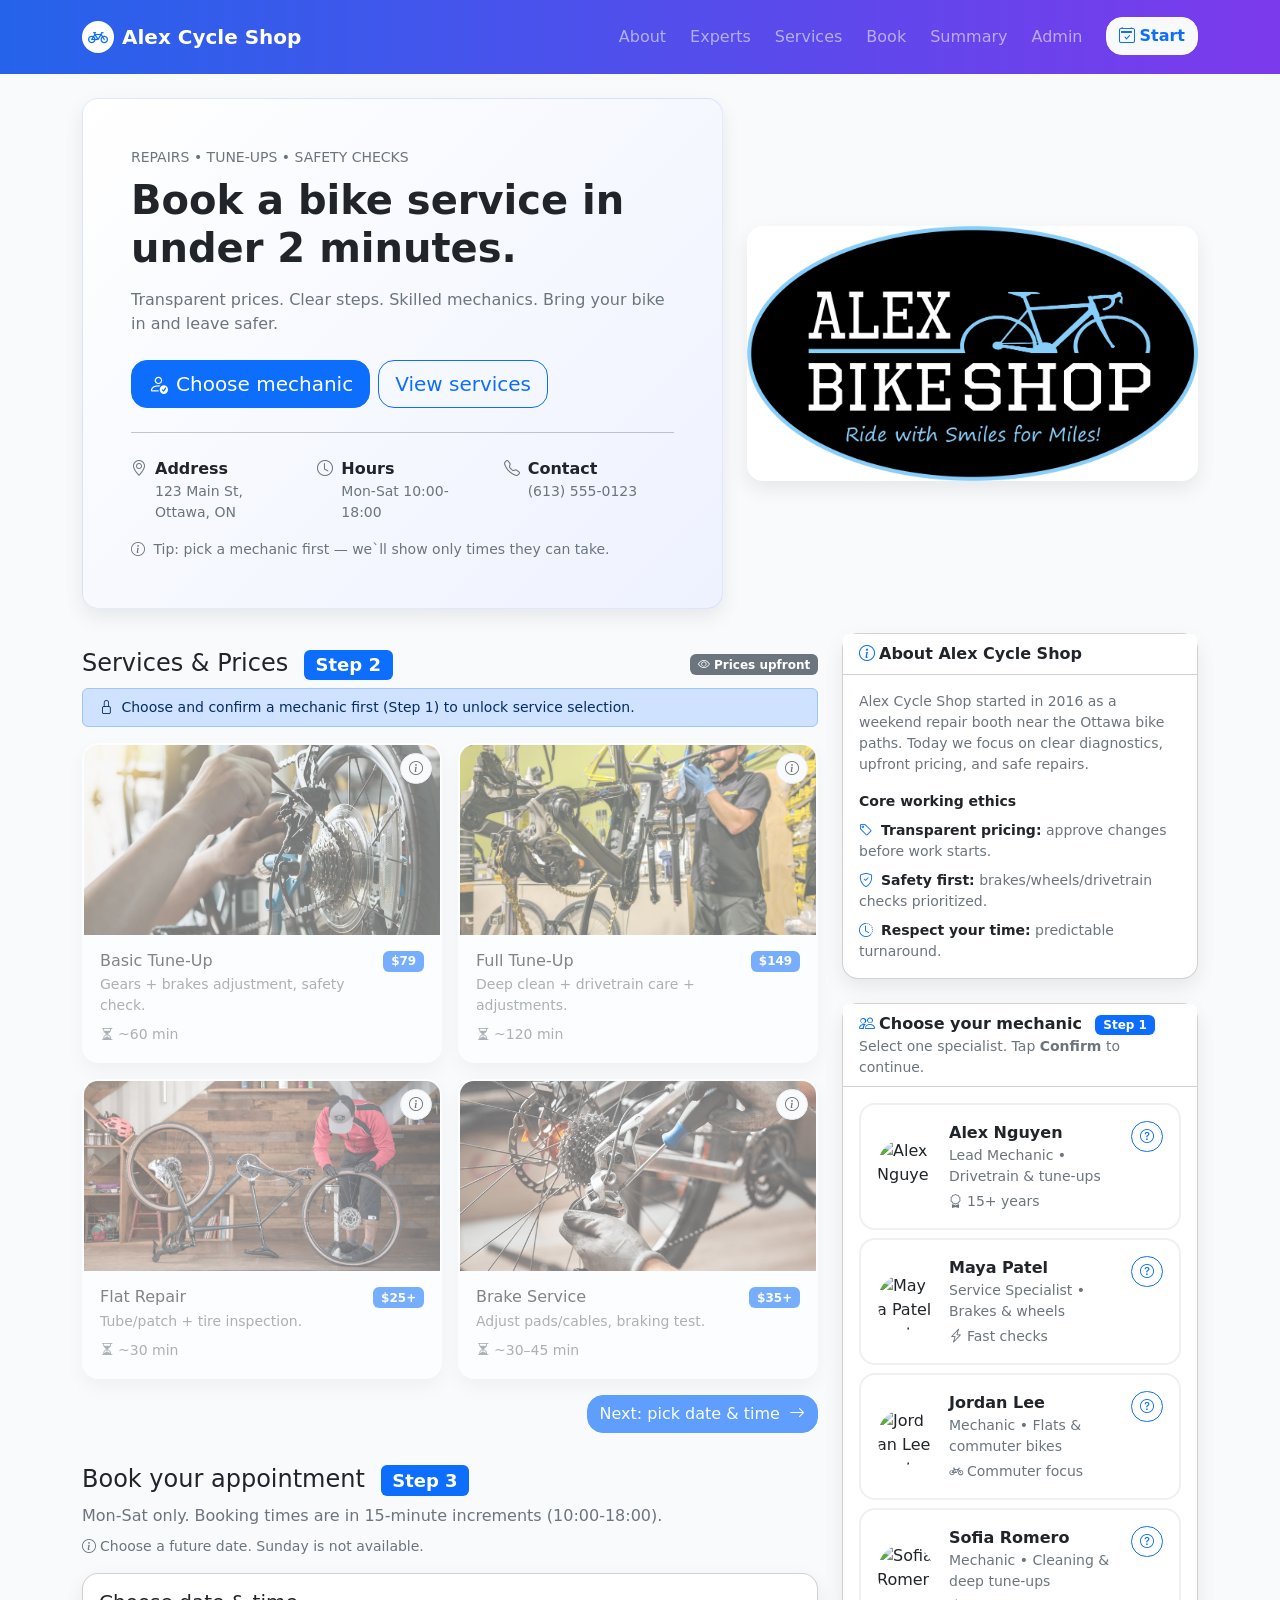
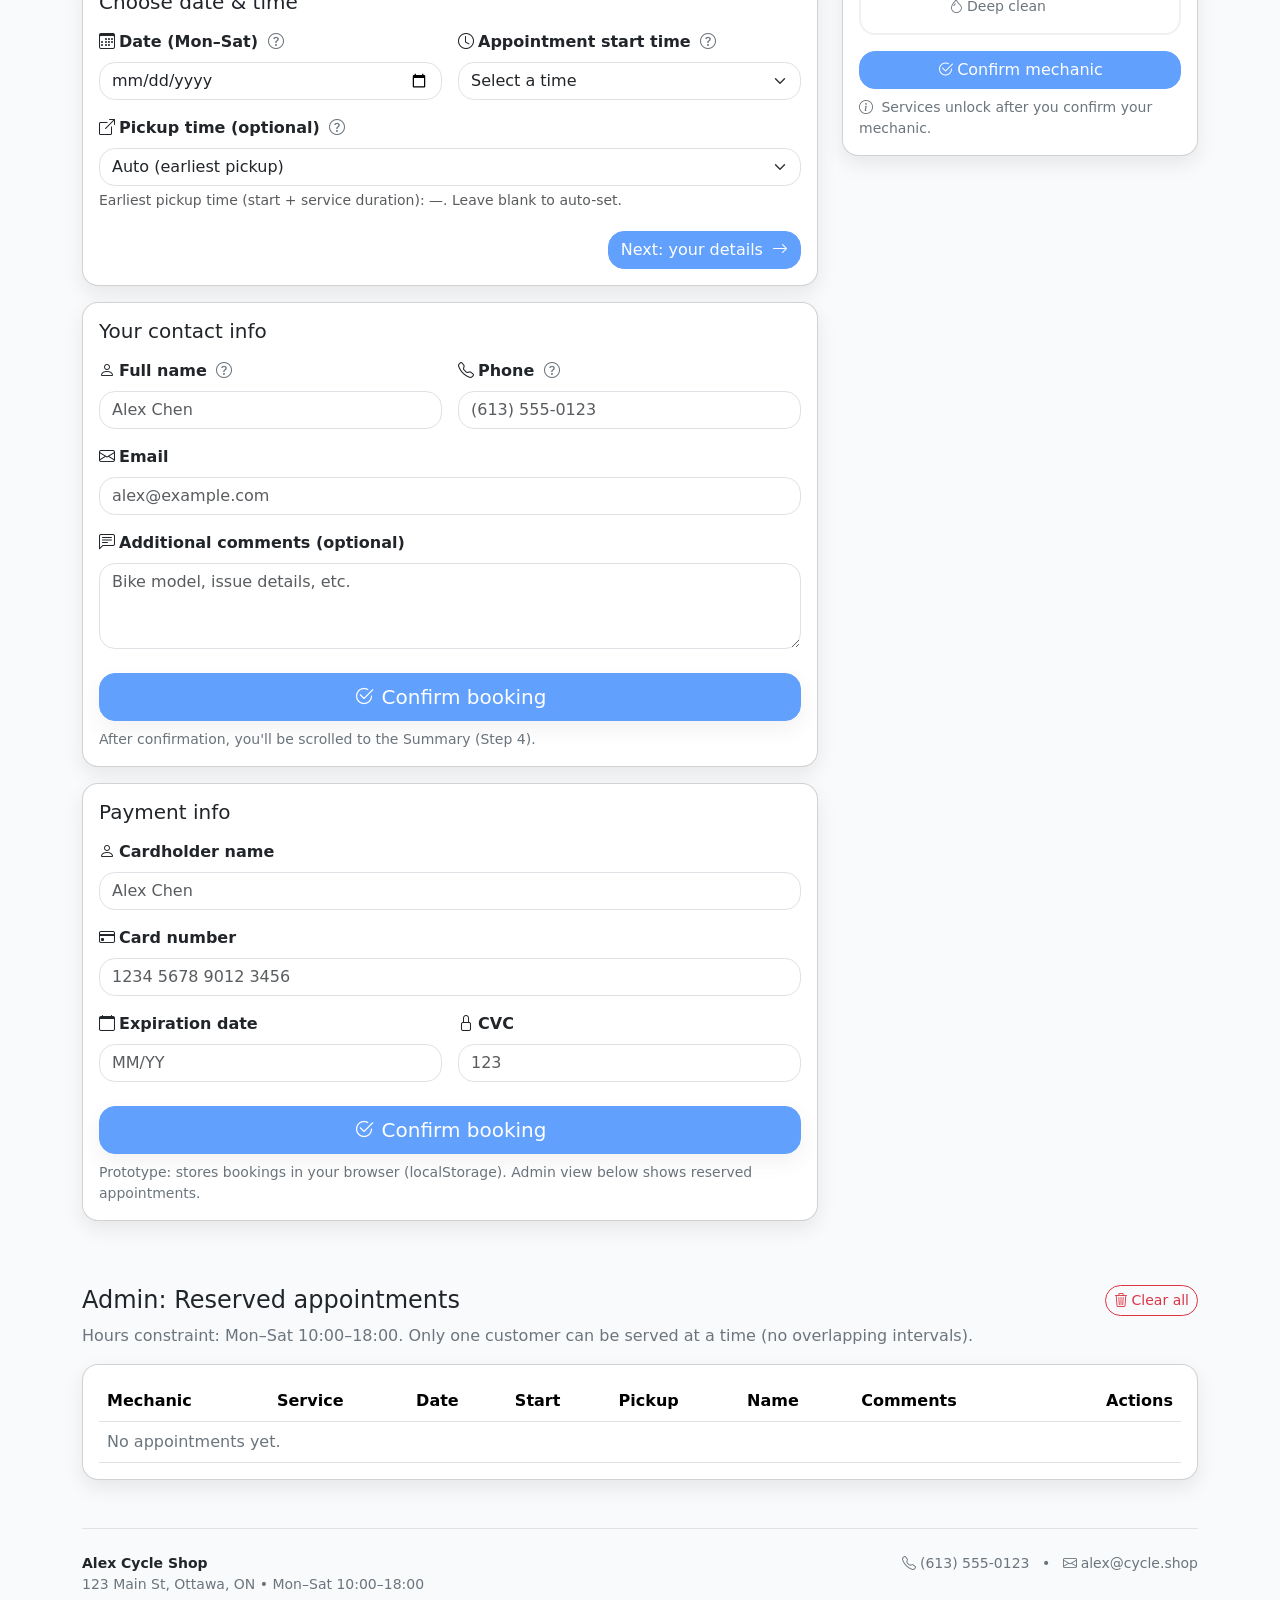
==== commit 7749d754: "logic and html" ====
--- a/index.html
+++ b/index.html
@@ -6,9 +6,15 @@
     <meta name="viewport" content="width=device-width, initial-scale=1" />
 
     <!-- Bootstrap 5 -->
-    <link href="https://cdn.jsdelivr.net/npm/bootstrap@5.3.3/dist/css/bootstrap.min.css" rel="stylesheet" />
+    <link
+      href="https://cdn.jsdelivr.net/npm/bootstrap@5.3.3/dist/css/bootstrap.min.css"
+      rel="stylesheet"
+    />
     <!-- Bootstrap Icons -->
-    <link href="https://cdn.jsdelivr.net/npm/bootstrap-icons@1.11.3/font/bootstrap-icons.min.css" rel="stylesheet" />
+    <link
+      href="https://cdn.jsdelivr.net/npm/bootstrap-icons@1.11.3/font/bootstrap-icons.min.css"
+      rel="stylesheet"
+    />
 
     <link rel="stylesheet" href="styles/style.css" />
   </head>
@@ -40,14 +46,29 @@
 
         <div class="collapse navbar-collapse" id="nav">
           <ul class="navbar-nav ms-auto gap-lg-2">
-            <li class="nav-item"><a class="nav-link" href="#about">About</a></li>
-            <li class="nav-item"><a class="nav-link" href="#experts">Experts</a></li>
-            <li class="nav-item"><a class="nav-link" href="#services">Services</a></li>
-            <li class="nav-item"><a class="nav-link" href="#booking">Book</a></li>
-            <li class="nav-item"><a class="nav-link" href="#summary">Summary</a></li>
-            <li class="nav-item"><a class="nav-link" href="#admin">Admin</a></li>
             <li class="nav-item">
-              <a class="btn btn-light text-primary fw-semibold ms-lg-2" href="#experts">
+              <a class="nav-link" href="#about">About</a>
+            </li>
+            <li class="nav-item">
+              <a class="nav-link" href="#experts">Experts</a>
+            </li>
+            <li class="nav-item">
+              <a class="nav-link" href="#services">Services</a>
+            </li>
+            <li class="nav-item">
+              <a class="nav-link" href="#booking">Book</a>
+            </li>
+            <li class="nav-item">
+              <a class="nav-link" href="#summary">Summary</a>
+            </li>
+            <li class="nav-item">
+              <a class="nav-link" href="#admin">Admin</a>
+            </li>
+            <li class="nav-item">
+              <a
+                class="btn btn-light text-primary fw-semibold ms-lg-2"
+                href="#experts"
+              >
                 <i class="bi bi-calendar2-check me-1"></i>Start
               </a>
             </li>
@@ -59,40 +80,27 @@
     <!-- HERO -->
     <header id="top" class="py-4">
       <div class="container">
-        <div class="row g-4 align-items-stretch">
-          <!-- IMAGE FIRST on mobile, RIGHT on desktop -->
-          <div class="col-12 col-lg-5 order-1 order-lg-2">
-            <div class="bg-white rounded-4 shadow-soft overflow-hidden h-100 hero-media">
-              <img
-                class="w-100 h-100 hero-img"
-                src="assets/Untitled%20design.png"
-                alt="Bike service photo"
-              />
-            </div>
-          </div>
-
-          <!-- TEXT SECOND on mobile, LEFT on desktop -->
-          <div class="col-12 col-lg-7 order-2 order-lg-1 d-flex">
-            <div class="p-4 p-lg-5 rounded-4 shadow-soft acs-hero h-100 w-100 hero-panel">
+        <div class="row g-4 align-items-center">
+          <div class="col-12 col-lg-7">
+            <div class="p-4 p-lg-5 rounded-4 shadow-soft acs-hero">
               <p class="text-uppercase small text-secondary mb-2">
                 Repairs • Tune-ups • Safety Checks
               </p>
-
               <h1 class="display-6 fw-semibold mb-3">
                 Book a bike service in under 2 minutes.
               </h1>
-
               <p class="text-secondary mb-4">
-                Transparent prices. Clear steps. Skilled mechanics. Bring your bike in and leave safer.
+                Transparent prices. Clear steps. Skilled mechanics. Bring your
+                bike in and leave safer.
               </p>
 
               <div class="d-flex flex-column flex-sm-row gap-2">
                 <a class="btn btn-primary btn-lg" href="#experts">
                   <i class="bi bi-person-check me-2"></i>Choose mechanic
                 </a>
-                <a class="btn btn-outline-primary btn-lg" href="#services">
-                  View services
-                </a>
+                <a class="btn btn-outline-primary btn-lg" href="#services"
+                  >View services</a
+                >
               </div>
 
               <hr class="my-4" />
@@ -103,21 +111,23 @@
                     <i class="bi bi-geo-alt text-secondary"></i>
                     <div>
                       <div class="fw-semibold">Address</div>
-                      <div class="text-secondary small">123 Main St, Ottawa, ON</div>
+                      <div class="text-secondary small">
+                        123 Main St, Ottawa, ON
+                      </div>
                     </div>
                   </div>
                 </div>
-
                 <div class="col-12 col-md-4">
                   <div class="d-flex gap-2">
                     <i class="bi bi-clock text-secondary"></i>
                     <div>
                       <div class="fw-semibold">Hours</div>
-                      <div class="text-secondary small">Mon–Sat 10:00–18:00</div>
+                      <div class="text-secondary small">
+                        Mon-Sat 10:00-18:00
+                      </div>
                     </div>
                   </div>
                 </div>
-
                 <div class="col-12 col-md-4">
                   <div class="d-flex gap-2">
                     <i class="bi bi-telephone text-secondary"></i>
@@ -131,8 +141,19 @@
 
               <div class="small text-secondary mt-3">
                 <i class="bi bi-info-circle me-1"></i>
-                Tip: pick a mechanic first — we’ll show only times they can take.
-              </div>
+                Tip: pick a mechanic first — we`ll show only times they can
+                take.
+              </div>
+            </div>
+          </div>
+
+          <div class="col-12 col-lg-5">
+            <div class="bg-white rounded-4 shadow-soft overflow-hidden">
+              <img
+                class="w-100"
+                src="assets/Untitled%20design.png"
+                alt="Bike service photo"
+              />
             </div>
           </div>
         </div>
@@ -142,140 +163,244 @@
     <main class="pb-5">
       <div class="container">
         <div class="row g-4 align-items-start">
-          <!-- RIGHT -->
+          <!-- RIGHT (About + Experts selection; mobile shows this first) -->
           <div class="col-12 col-lg-4 order-1 order-lg-2">
             <!-- ABOUT -->
             <div class="card shadow-soft mb-4">
               <div class="card-header bg-white" id="about">
                 <div class="fw-semibold">
-                  <i class="bi bi-info-circle me-1 text-primary"></i>About Alex Cycle Shop
+                  <i class="bi bi-info-circle me-1 text-primary"></i>About Alex
+                  Cycle Shop
                 </div>
               </div>
               <div class="card-body">
                 <p class="text-secondary small mb-3">
-                  Alex Cycle Shop started in 2016 as a weekend repair booth near the Ottawa bike paths.
-                  Today we focus on clear diagnostics, upfront pricing, and safe repairs.
+                  Alex Cycle Shop started in 2016 as a weekend repair booth near
+                  the Ottawa bike paths. Today we focus on clear diagnostics,
+                  upfront pricing, and safe repairs.
                 </p>
 
                 <div class="fw-semibold small mb-2">Core working ethics</div>
                 <ul class="list-unstyled small text-secondary mb-0">
                   <li class="mb-2">
-                    <i class="bi bi-tag me-2 text-primary"></i><span class="fw-semibold text-dark">Transparent pricing:</span>
+                    <i class="bi bi-tag me-2 text-primary"></i
+                    ><span class="fw-semibold text-dark"
+                      >Transparent pricing:</span
+                    >
                     approve changes before work starts.
                   </li>
                   <li class="mb-2">
-                    <i class="bi bi-shield-check me-2 text-primary"></i><span class="fw-semibold text-dark">Safety first:</span>
+                    <i class="bi bi-shield-check me-2 text-primary"></i
+                    ><span class="fw-semibold text-dark">Safety first:</span>
                     brakes/wheels/drivetrain checks prioritized.
                   </li>
                   <li>
-                    <i class="bi bi-clock-history me-2 text-primary"></i><span class="fw-semibold text-dark">Respect your time:</span>
+                    <i class="bi bi-clock-history me-2 text-primary"></i
+                    ><span class="fw-semibold text-dark"
+                      >Respect your time:</span
+                    >
                     predictable turnaround.
                   </li>
                 </ul>
               </div>
             </div>
 
-            <!-- EXPERTS -->
+            <!-- EXPERTS (selection stage + confirmation modal) -->
             <div class="card shadow-soft mb-4">
               <div class="card-header bg-white" id="experts">
                 <div class="fw-semibold">
-                  <i class="bi bi-people me-1 text-primary"></i>Choose your mechanic
+                  <i class="bi bi-people me-1 text-primary"></i>Choose your
+                  mechanic
                   <span class="badge text-bg-primary ms-2">Step 1</span>
                 </div>
                 <div class="text-secondary small">
-                  Select one specialist. Tap <span class="fw-semibold">Confirm</span> to continue.
+                  Select one specialist. Tap
+                  <span class="fw-semibold">Confirm</span> to continue.
                 </div>
               </div>
 
               <div class="card-body">
                 <div class="vstack gap-2">
-                  <input class="btn-check" type="radio" name="expert" id="exp-alex" autocomplete="off" />
+                  <!-- Expert 1 -->
+                  <input
+                    class="btn-check"
+                    type="radio"
+                    name="expert"
+                    id="exp-alex"
+                    autocomplete="off"
+                  />
                   <label class="card expert-option p-3" for="exp-alex">
                     <div class="d-flex gap-3 align-items-center">
-                      <img class="rounded-circle flex-shrink-0" width="56" height="56"
-                        src="https://placehold.co/112x112?text=A" alt="Alex Nguyen avatar" />
+                      <img
+                        class="rounded-circle flex-shrink-0"
+                        width="56"
+                        height="56"
+                        src="https://placehold.co/112x112?text=A"
+                        alt="Alex Nguyen avatar"
+                      />
                       <div class="flex-grow-1">
-                        <div class="d-flex justify-content-between align-items-start">
+                        <div
+                          class="d-flex justify-content-between align-items-start"
+                        >
                           <div>
                             <div class="fw-semibold">Alex Nguyen</div>
-                            <div class="text-secondary small">Lead Mechanic • Drivetrain & tune-ups</div>
+                            <div class="text-secondary small">
+                              Lead Mechanic • Drivetrain & tune-ups
+                            </div>
                           </div>
-                          <button type="button" class="btn btn-sm btn-outline-primary"
-                            data-bs-toggle="tooltip" title="Expert in tune-ups and shifting issues.">
+                          <button
+                            type="button"
+                            class="btn btn-sm btn-outline-primary"
+                            data-bs-toggle="tooltip"
+                            title="Expert in tune-ups and shifting issues."
+                          >
                             <i class="bi bi-question-circle"></i>
                           </button>
                         </div>
-                        <div class="small mt-1 text-secondary"><i class="bi bi-award me-1"></i>15+ years</div>
+                        <div class="small mt-1 text-secondary">
+                          <i class="bi bi-award me-1"></i>15+ years
+                        </div>
                       </div>
                     </div>
                   </label>
 
-                  <input class="btn-check" type="radio" name="expert" id="exp-maya" autocomplete="off" />
+                  <!-- Expert 2 -->
+                  <input
+                    class="btn-check"
+                    type="radio"
+                    name="expert"
+                    id="exp-maya"
+                    autocomplete="off"
+                  />
                   <label class="card expert-option p-3" for="exp-maya">
                     <div class="d-flex gap-3 align-items-center">
-                      <img class="rounded-circle flex-shrink-0" width="56" height="56"
-                        src="https://placehold.co/112x112?text=M" alt="Maya Patel avatar" />
+                      <img
+                        class="rounded-circle flex-shrink-0"
+                        width="56"
+                        height="56"
+                        src="https://placehold.co/112x112?text=M"
+                        alt="Maya Patel avatar"
+                      />
                       <div class="flex-grow-1">
-                        <div class="d-flex justify-content-between align-items-start">
+                        <div
+                          class="d-flex justify-content-between align-items-start"
+                        >
                           <div>
                             <div class="fw-semibold">Maya Patel</div>
-                            <div class="text-secondary small">Service Specialist • Brakes & wheels</div>
+                            <div class="text-secondary small">
+                              Service Specialist • Brakes & wheels
+                            </div>
                           </div>
-                          <button type="button" class="btn btn-sm btn-outline-primary"
-                            data-bs-toggle="tooltip" title="Fast diagnostics for brake rub, squeal, wheel true.">
+                          <button
+                            type="button"
+                            class="btn btn-sm btn-outline-primary"
+                            data-bs-toggle="tooltip"
+                            title="Fast diagnostics for brake rub, squeal, wheel true."
+                          >
                             <i class="bi bi-question-circle"></i>
                           </button>
                         </div>
-                        <div class="small mt-1 text-secondary"><i class="bi bi-lightning-charge me-1"></i>Fast checks</div>
+                        <div class="small mt-1 text-secondary">
+                          <i class="bi bi-lightning-charge me-1"></i>Fast checks
+                        </div>
                       </div>
                     </div>
                   </label>
 
-                  <input class="btn-check" type="radio" name="expert" id="exp-jordan" autocomplete="off" />
+                  <!-- Expert 3 -->
+                  <input
+                    class="btn-check"
+                    type="radio"
+                    name="expert"
+                    id="exp-jordan"
+                    autocomplete="off"
+                  />
                   <label class="card expert-option p-3" for="exp-jordan">
                     <div class="d-flex gap-3 align-items-center">
-                      <img class="rounded-circle flex-shrink-0" width="56" height="56"
-                        src="https://placehold.co/112x112?text=J" alt="Jordan Lee avatar" />
+                      <img
+                        class="rounded-circle flex-shrink-0"
+                        width="56"
+                        height="56"
+                        src="https://placehold.co/112x112?text=J"
+                        alt="Jordan Lee avatar"
+                      />
                       <div class="flex-grow-1">
-                        <div class="d-flex justify-content-between align-items-start">
+                        <div
+                          class="d-flex justify-content-between align-items-start"
+                        >
                           <div>
                             <div class="fw-semibold">Jordan Lee</div>
-                            <div class="text-secondary small">Mechanic • Flats & commuter bikes</div>
+                            <div class="text-secondary small">
+                              Mechanic • Flats & commuter bikes
+                            </div>
                           </div>
-                          <button type="button" class="btn btn-sm btn-outline-primary"
-                            data-bs-toggle="tooltip" title="Great for punctures, commuter maintenance, quick turnaround.">
+                          <button
+                            type="button"
+                            class="btn btn-sm btn-outline-primary"
+                            data-bs-toggle="tooltip"
+                            title="Great for punctures, commuter maintenance, quick turnaround."
+                          >
                             <i class="bi bi-question-circle"></i>
                           </button>
                         </div>
-                        <div class="small mt-1 text-secondary"><i class="bi bi-bicycle me-1"></i>Commuter focus</div>
+                        <div class="small mt-1 text-secondary">
+                          <i class="bi bi-bicycle me-1"></i>Commuter focus
+                        </div>
                       </div>
                     </div>
                   </label>
 
-                  <input class="btn-check" type="radio" name="expert" id="exp-sofia" autocomplete="off" />
+                  <!-- Expert 4 -->
+                  <input
+                    class="btn-check"
+                    type="radio"
+                    name="expert"
+                    id="exp-sofia"
+                    autocomplete="off"
+                  />
                   <label class="card expert-option p-3" for="exp-sofia">
                     <div class="d-flex gap-3 align-items-center">
-                      <img class="rounded-circle flex-shrink-0" width="56" height="56"
-                        src="https://placehold.co/112x112?text=S" alt="Sofia Romero avatar" />
+                      <img
+                        class="rounded-circle flex-shrink-0"
+                        width="56"
+                        height="56"
+                        src="https://placehold.co/112x112?text=S"
+                        alt="Sofia Romero avatar"
+                      />
                       <div class="flex-grow-1">
-                        <div class="d-flex justify-content-between align-items-start">
+                        <div
+                          class="d-flex justify-content-between align-items-start"
+                        >
                           <div>
                             <div class="fw-semibold">Sofia Romero</div>
-                            <div class="text-secondary small">Mechanic • Cleaning & deep tune-ups</div>
+                            <div class="text-secondary small">
+                              Mechanic • Cleaning & deep tune-ups
+                            </div>
                           </div>
-                          <button type="button" class="btn btn-sm btn-outline-primary"
-                            data-bs-toggle="tooltip" title="Best for deep clean, drivetrain care, long service sessions.">
+                          <button
+                            type="button"
+                            class="btn btn-sm btn-outline-primary"
+                            data-bs-toggle="tooltip"
+                            title="Best for deep clean, drivetrain care, long service sessions."
+                          >
                             <i class="bi bi-question-circle"></i>
                           </button>
                         </div>
-                        <div class="small mt-1 text-secondary"><i class="bi bi-droplet me-1"></i>Deep clean</div>
+                        <div class="small mt-1 text-secondary">
+                          <i class="bi bi-droplet me-1"></i>Deep clean
+                        </div>
                       </div>
                     </div>
                   </label>
                 </div>
 
                 <div class="d-grid gap-2 mt-3">
-                  <button id="confirmExpertBtn" class="btn btn-primary" type="button" disabled>
+                  <button
+                    id="confirmExpertBtn"
+                    class="btn btn-primary"
+                    type="button"
+                    disabled
+                  >
                     <i class="bi bi-check2-circle me-1"></i>Confirm mechanic
                   </button>
                   <div class="small text-secondary">
@@ -287,122 +412,253 @@
             </div>
           </div>
 
-          <!-- LEFT -->
+          <!-- LEFT (Services + Booking) -->
           <div class="col-12 col-lg-8 order-2 order-lg-1">
             <!-- SERVICES -->
             <section id="services" class="section-pad">
-              <div class="d-flex align-items-center justify-content-between mb-2">
+              <div
+                class="d-flex align-items-center justify-content-between mb-2"
+              >
                 <h2 class="h4 mb-0">
-                  Services & Prices <span class="badge text-bg-primary ms-2">Step 2</span>
+                  Services & Prices
+                  <span class="badge text-bg-primary ms-2">Step 2</span>
                 </h2>
-                <span class="badge text-bg-secondary"><i class="bi bi-eye me-1"></i>Prices upfront</span>
-              </div>
-
-              <div class="alert alert-primary py-2 small mb-3" id="servicesLockedMsg">
+                <span class="badge text-bg-secondary"
+                  ><i class="bi bi-eye me-1"></i>Prices upfront</span
+                >
+              </div>
+
+              <div
+                class="alert alert-primary py-2 small mb-3"
+                id="servicesLockedMsg"
+              >
                 <i class="bi bi-lock me-1"></i>
-                Choose and confirm a mechanic first (Step 1) to unlock service selection.
+                Choose and confirm a mechanic first (Step 1) to unlock service
+                selection.
               </div>
 
               <div class="row g-3" id="servicesGrid" aria-disabled="true">
+                <!-- Service 1 -->
                 <div class="col-12 col-md-6">
-                  <input class="btn-check" type="radio" name="service" id="svc-basic" autocomplete="off" required disabled />
-                  <label class="card shadow-soft h-100 service-card service-option position-relative" for="svc-basic">
+                  <input
+                    class="btn-check"
+                    type="radio"
+                    name="service"
+                    id="svc-basic"
+                    autocomplete="off"
+                    required
+                    disabled
+                  />
+                  <label
+                    class="card shadow-soft h-100 service-card service-option position-relative"
+                    for="svc-basic"
+                  >
                     <div class="position-absolute top-0 end-0 p-2 d-flex gap-2">
-                      <button type="button" class="btn btn-sm btn-light border" data-bs-toggle="tooltip"
-                        title="Includes gears + brakes adjustment and safety check. ~60 minutes.">
+                      <button
+                        type="button"
+                        class="btn btn-sm btn-light border"
+                        data-bs-toggle="tooltip"
+                        title="Includes gears + brakes adjustment and safety check. ~60 minutes."
+                        aria-label="Service info"
+                      >
                         <i class="bi bi-info-circle"></i>
                       </button>
-                      <span class="badge text-bg-success selected-badge"><i class="bi bi-check-lg me-1"></i>Selected</span>
-                    </div>
-                    <img class="card-img-top" src="assets/1.png" alt="Basic tune-up mapping image" />
+                      <span class="badge text-bg-success selected-badge"
+                        ><i class="bi bi-check-lg me-1"></i>Selected</span
+                      >
+                    </div>
+
+                    <img
+                      class="card-img-top"
+                      src="assets/1.png"
+                      alt="Basic tune-up mapping image"
+                    />
                     <div class="card-body">
-                      <div class="d-flex justify-content-between align-items-start">
+                      <div
+                        class="d-flex justify-content-between align-items-start"
+                      >
                         <div>
                           <h3 class="h6 mb-1">Basic Tune-Up</h3>
-                          <p class="text-secondary small mb-2">Gears + brakes adjustment, safety check.</p>
+                          <p class="text-secondary small mb-2">
+                            Gears + brakes adjustment, safety check.
+                          </p>
                         </div>
                         <span class="badge text-bg-primary">$79</span>
                       </div>
-                      <div class="small text-secondary"><i class="bi bi-hourglass-split me-1"></i>~60 min</div>
+                      <div class="small text-secondary">
+                        <i class="bi bi-hourglass-split me-1"></i>~60 min
+                      </div>
                     </div>
                   </label>
                 </div>
 
+                <!-- Service 2 -->
                 <div class="col-12 col-md-6">
-                  <input class="btn-check" type="radio" name="service" id="svc-full" autocomplete="off" disabled />
-                  <label class="card shadow-soft h-100 service-card service-option position-relative" for="svc-full">
+                  <input
+                    class="btn-check"
+                    type="radio"
+                    name="service"
+                    id="svc-full"
+                    autocomplete="off"
+                    disabled
+                  />
+                  <label
+                    class="card shadow-soft h-100 service-card service-option position-relative"
+                    for="svc-full"
+                  >
                     <div class="position-absolute top-0 end-0 p-2 d-flex gap-2">
-                      <button type="button" class="btn btn-sm btn-light border" data-bs-toggle="tooltip"
-                        title="Deep clean + drivetrain care + adjustments. ~120 minutes.">
+                      <button
+                        type="button"
+                        class="btn btn-sm btn-light border"
+                        data-bs-toggle="tooltip"
+                        title="Deep clean + drivetrain care + adjustments. ~120 minutes."
+                        aria-label="Service info"
+                      >
                         <i class="bi bi-info-circle"></i>
                       </button>
-                      <span class="badge text-bg-success selected-badge"><i class="bi bi-check-lg me-1"></i>Selected</span>
-                    </div>
-                    <img class="card-img-top" src="assets/2.png" alt="Full tune-up mapping image" />
+                      <span class="badge text-bg-success selected-badge"
+                        ><i class="bi bi-check-lg me-1"></i>Selected</span
+                      >
+                    </div>
+
+                    <img
+                      class="card-img-top"
+                      src="assets/2.png"
+                      alt="Full tune-up mapping image"
+                    />
                     <div class="card-body">
-                      <div class="d-flex justify-content-between align-items-start">
+                      <div
+                        class="d-flex justify-content-between align-items-start"
+                      >
                         <div>
                           <h3 class="h6 mb-1">Full Tune-Up</h3>
-                          <p class="text-secondary small mb-2">Deep clean + drivetrain care + adjustments.</p>
+                          <p class="text-secondary small mb-2">
+                            Deep clean + drivetrain care + adjustments.
+                          </p>
                         </div>
                         <span class="badge text-bg-primary">$149</span>
                       </div>
-                      <div class="small text-secondary"><i class="bi bi-hourglass-split me-1"></i>~120 min</div>
+                      <div class="small text-secondary">
+                        <i class="bi bi-hourglass-split me-1"></i>~120 min
+                      </div>
                     </div>
                   </label>
                 </div>
 
+                <!-- Service 3 -->
                 <div class="col-12 col-md-6">
-                  <input class="btn-check" type="radio" name="service" id="svc-flat" autocomplete="off" disabled />
-                  <label class="card shadow-soft h-100 service-card service-option position-relative" for="svc-flat">
+                  <input
+                    class="btn-check"
+                    type="radio"
+                    name="service"
+                    id="svc-flat"
+                    autocomplete="off"
+                    disabled
+                  />
+                  <label
+                    class="card shadow-soft h-100 service-card service-option position-relative"
+                    for="svc-flat"
+                  >
                     <div class="position-absolute top-0 end-0 p-2 d-flex gap-2">
-                      <button type="button" class="btn btn-sm btn-light border" data-bs-toggle="tooltip"
-                        title="Tube/patch + tire inspection. ~30 minutes.">
+                      <button
+                        type="button"
+                        class="btn btn-sm btn-light border"
+                        data-bs-toggle="tooltip"
+                        title="Tube/patch + tire inspection. ~30 minutes."
+                        aria-label="Service info"
+                      >
                         <i class="bi bi-info-circle"></i>
                       </button>
-                      <span class="badge text-bg-success selected-badge"><i class="bi bi-check-lg me-1"></i>Selected</span>
-                    </div>
-                    <img class="card-img-top" src="assets/3.png" alt="Flat repair mapping image" />
+                      <span class="badge text-bg-success selected-badge"
+                        ><i class="bi bi-check-lg me-1"></i>Selected</span
+                      >
+                    </div>
+
+                    <img
+                      class="card-img-top"
+                      src="assets/3.png"
+                      alt="Flat repair mapping image"
+                    />
                     <div class="card-body">
-                      <div class="d-flex justify-content-between align-items-start">
+                      <div
+                        class="d-flex justify-content-between align-items-start"
+                      >
                         <div>
                           <h3 class="h6 mb-1">Flat Repair</h3>
-                          <p class="text-secondary small mb-2">Tube/patch + tire inspection.</p>
+                          <p class="text-secondary small mb-2">
+                            Tube/patch + tire inspection.
+                          </p>
                         </div>
                         <span class="badge text-bg-primary">$25+</span>
                       </div>
-                      <div class="small text-secondary"><i class="bi bi-hourglass-split me-1"></i>~30 min</div>
+                      <div class="small text-secondary">
+                        <i class="bi bi-hourglass-split me-1"></i>~30 min
+                      </div>
                     </div>
                   </label>
                 </div>
 
+                <!-- Service 4 -->
                 <div class="col-12 col-md-6">
-                  <input class="btn-check" type="radio" name="service" id="svc-brakes" autocomplete="off" disabled />
-                  <label class="card shadow-soft h-100 service-card service-option position-relative" for="svc-brakes">
+                  <input
+                    class="btn-check"
+                    type="radio"
+                    name="service"
+                    id="svc-brakes"
+                    autocomplete="off"
+                    disabled
+                  />
+                  <label
+                    class="card shadow-soft h-100 service-card service-option position-relative"
+                    for="svc-brakes"
+                  >
                     <div class="position-absolute top-0 end-0 p-2 d-flex gap-2">
-                      <button type="button" class="btn btn-sm btn-light border" data-bs-toggle="tooltip"
-                        title="Adjust pads/cables + braking test. ~45 minutes.">
+                      <button
+                        type="button"
+                        class="btn btn-sm btn-light border"
+                        data-bs-toggle="tooltip"
+                        title="Adjust pads/cables + braking test. ~45 minutes."
+                        aria-label="Service info"
+                      >
                         <i class="bi bi-info-circle"></i>
                       </button>
-                      <span class="badge text-bg-success selected-badge"><i class="bi bi-check-lg me-1"></i>Selected</span>
-                    </div>
-                    <img class="card-img-top" src="assets/4.png" alt="Brake service mapping image" />
+                      <span class="badge text-bg-success selected-badge"
+                        ><i class="bi bi-check-lg me-1"></i>Selected</span
+                      >
+                    </div>
+
+                    <img
+                      class="card-img-top"
+                      src="assets/4.png"
+                      alt="Brake service mapping image"
+                    />
                     <div class="card-body">
-                      <div class="d-flex justify-content-between align-items-start">
+                      <div
+                        class="d-flex justify-content-between align-items-start"
+                      >
                         <div>
                           <h3 class="h6 mb-1">Brake Service</h3>
-                          <p class="text-secondary small mb-2">Adjust pads/cables, braking test.</p>
+                          <p class="text-secondary small mb-2">
+                            Adjust pads/cables, braking test.
+                          </p>
                         </div>
                         <span class="badge text-bg-primary">$35+</span>
                       </div>
-                      <div class="small text-secondary"><i class="bi bi-hourglass-split me-1"></i>~30–45 min</div>
+                      <div class="small text-secondary">
+                        <i class="bi bi-hourglass-split me-1"></i>~30–45 min
+                      </div>
                     </div>
                   </label>
                 </div>
               </div>
 
               <div class="mt-3 d-flex justify-content-end">
-                <a id="btnNextService" class="btn btn-primary disabled" href="#booking" aria-disabled="true">
+                <a
+                  id="btnNextService"
+                  class="btn btn-primary disabled"
+                  href="#booking"
+                  aria-disabled="true"
+                >
                   Next: pick date & time <i class="bi bi-arrow-right ms-1"></i>
                 </a>
               </div>
@@ -411,14 +667,17 @@
             <!-- BOOKING -->
             <section id="booking" class="section-pad">
               <h2 class="h4 mb-2">
-                Book your appointment <span class="badge text-bg-primary ms-2">Step 3</span>
+                Book your appointment
+                <span class="badge text-bg-primary ms-2">Step 3</span>
               </h2>
               <p class="text-secondary mb-2">
-                Mon–Sat only. Booking times are in 15-minute increments (10:00–18:00).
+                Mon-Sat only. Booking times are in 15-minute increments
+                (10:00-18:00).
               </p>
 
               <div class="small text-secondary mb-3" id="dateHelp">
-                <i class="bi bi-info-circle me-1"></i>Choose a future date. Sunday is not available.
+                <i class="bi bi-info-circle me-1"></i>Choose a future date.
+                Sunday is not available.
               </div>
 
               <div class="card shadow-soft mb-3">
@@ -429,51 +688,80 @@
                     <div class="col-12 col-md-6">
                       <label class="form-label fw-semibold" for="date">
                         <i class="bi bi-calendar3 me-1"></i>Date (Mon–Sat)
-                        <span class="ms-1 text-secondary" data-bs-toggle="tooltip"
-                          title="Weekends are unavailable. Sundays will be cleared.">
-                          <i class="bi bi-question-circle"></i>
-                        </span>
+                        <span
+                          class="ms-1 text-secondary"
+                          data-bs-toggle="tooltip"
+                          title="Weekends are unavailable. Sundays will be cleared."
+                          ><i class="bi bi-question-circle"></i
+                        ></span>
                       </label>
-                      <input class="form-control acs-input" id="date" type="date" required />
+                      <input
+                        class="form-control acs-input"
+                        id="date"
+                        type="date"
+                        required
+                      />
                     </div>
 
                     <div class="col-12 col-md-6">
                       <label class="form-label fw-semibold" for="time">
                         <i class="bi bi-clock me-1"></i>Appointment start time
-                        <span class="ms-1 text-secondary" data-bs-toggle="tooltip"
-                          title="Times are in 15-minute steps between 10:00 and 18:00.">
-                          <i class="bi bi-question-circle"></i>
-                        </span>
+                        <span
+                          class="ms-1 text-secondary"
+                          data-bs-toggle="tooltip"
+                          title="Times are in 15-minute steps between 10:00 and 18:00."
+                          ><i class="bi bi-question-circle"></i
+                        ></span>
                       </label>
-                      <select class="form-select acs-input" id="time" required></select>
+                      <select
+                        class="form-select acs-input"
+                        id="time"
+                        required
+                      ></select>
                     </div>
 
                     <div class="col-12">
                       <label class="form-label fw-semibold" for="pickup">
-                        <i class="bi bi-box-arrow-up-right me-1"></i>Pickup time (optional)
-                        <span class="ms-1 text-secondary" data-bs-toggle="tooltip"
-                          title="Leave blank to auto-set pickup to start + service duration.">
-                          <i class="bi bi-question-circle"></i>
-                        </span>
+                        <i class="bi bi-box-arrow-up-right me-1"></i>Pickup time
+                        (optional)
+                        <span
+                          class="ms-1 text-secondary"
+                          data-bs-toggle="tooltip"
+                          title="Leave blank to auto-set pickup to start + service duration."
+                          ><i class="bi bi-question-circle"></i
+                        ></span>
                       </label>
-                      <select class="form-select acs-input" id="pickup"></select>
+                      <select
+                        class="form-select acs-input"
+                        id="pickup"
+                      ></select>
                       <div class="form-text">
-                        Earliest pickup time (start + service duration): <span id="earliestPickup">—</span>.
-                        Leave blank to auto-set.
-                      </div>
-                      <div id="pickupHint" class="small text-secondary mt-1"></div>
+                        Earliest pickup time (start + service duration):
+                        <span id="earliestPickup">—</span>. Leave blank to
+                        auto-set.
+                      </div>
+                      <div
+                        id="pickupHint"
+                        class="small text-secondary mt-1"
+                      ></div>
                     </div>
                   </div>
 
                   <div class="mt-3 d-flex justify-content-end">
-                    <a id="btnNextSchedule" class="btn btn-primary disabled" href="#contact" aria-disabled="true">
+                    <a
+                      id="btnNextSchedule"
+                      class="btn btn-primary disabled"
+                      href="#contact"
+                      aria-disabled="true"
+                    >
                       Next: your details <i class="bi bi-arrow-right ms-1"></i>
                     </a>
                   </div>
                 </div>
               </div>
 
-              <div id="contact" class="card shadow-soft">
+              <!-- CONTACT INFO -->
+              <div id="contact" class="card shadow-soft mb-3">
                 <div class="card-body">
                   <h3 class="h5 mb-3">Your contact info</h3>
 
@@ -481,94 +769,183 @@
                     <div class="col-12 col-md-6">
                       <label class="form-label fw-semibold" for="name">
                         <i class="bi bi-person me-1"></i>Full name
-                        <span class="ms-1 text-secondary" data-bs-toggle="tooltip" title="Use letters only (no numbers).">
-                          <i class="bi bi-question-circle"></i>
-                        </span>
+                        <span
+                          class="ms-1 text-secondary"
+                          data-bs-toggle="tooltip"
+                          title="Use letters only (no numbers)."
+                          ><i class="bi bi-question-circle"></i
+                        ></span>
                       </label>
-                      <input class="form-control acs-input" id="name" type="text" placeholder="Alex Chen" required />
+                      <input
+                        class="form-control acs-input"
+                        id="name"
+                        type="text"
+                        placeholder="Alex Chen"
+                        required
+                      />
                     </div>
 
                     <div class="col-12 col-md-6">
                       <label class="form-label fw-semibold" for="phone">
                         <i class="bi bi-telephone me-1"></i>Phone
-                        <span class="ms-1 text-secondary" data-bs-toggle="tooltip" title="Example: (613) 555-0123">
-                          <i class="bi bi-question-circle"></i>
-                        </span>
+                        <span
+                          class="ms-1 text-secondary"
+                          data-bs-toggle="tooltip"
+                          title="Example: (613) 555-0123"
+                          ><i class="bi bi-question-circle"></i
+                        ></span>
                       </label>
-                      <input class="form-control acs-input" id="phone" type="tel" placeholder="(613) 555-0123" required />
+                      <input
+                        class="form-control acs-input"
+                        id="phone"
+                        type="tel"
+                        placeholder="(613) 555-0123"
+                        required
+                      />
                     </div>
 
                     <div class="col-12">
                       <label class="form-label fw-semibold" for="email">
                         <i class="bi bi-envelope me-1"></i>Email
                       </label>
-                      <input class="form-control acs-input" id="email" type="email" placeholder="alex@example.com" required />
+                      <input
+                        class="form-control acs-input"
+                        id="email"
+                        type="email"
+                        placeholder="alex@example.com"
+                        required
+                      />
                     </div>
 
                     <div class="col-12">
                       <label class="form-label fw-semibold" for="notes">
-                        <i class="bi bi-chat-left-text me-1"></i>Additional comments (optional)
+                        <i class="bi bi-chat-left-text me-1"></i>Additional
+                        comments (optional)
                       </label>
-                      <textarea class="form-control acs-input" id="notes" rows="3"
-                        placeholder="Bike model, issue details, etc."></textarea>
+                      <textarea
+                        class="form-control acs-input"
+                        id="notes"
+                        rows="3"
+                        placeholder="Bike model, issue details, etc."
+                      ></textarea>
                     </div>
                   </div>
 
-                  <div id="formAlert" class="alert alert-warning mt-3 d-none" role="alert"></div>
+                  <div
+                    id="contactFormAlert"
+                    class="alert alert-warning mt-3 d-none"
+                    role="alert"
+                  ></div>
 
                   <div class="mt-4">
-                    <button id="confirmBtn" class="btn btn-primary btn-lg w-100 shadow-soft" type="button" disabled>
+                    <button
+                      id="confirmBtn"
+                      class="btn btn-primary btn-lg w-100 shadow-soft"
+                      type="button"
+                      disabled
+                    >
                       <i class="bi bi-check2-circle me-2"></i>Confirm booking
                     </button>
                     <p class="small text-secondary mt-2 mb-0">
-                      After confirmation, you’ll be scrolled to the Summary (Step 4).
+                      After confirmation, you'll be scrolled to the Summary
+                      (Step 4).
                     </p>
                   </div>
                 </div>
               </div>
-            </section>
-
-            <!-- SUMMARY -->
-            <section id="summary" class="section-pad">
-              <div class="d-flex align-items-center justify-content-between mb-2">
-                <h2 class="h4 mb-0">
-                  Your booking summary <span class="badge text-bg-primary ms-2">Step 4</span>
-                </h2>
-                <span class="badge text-bg-success" id="summaryStatus">Live</span>
-              </div>
-
-              <div class="card shadow-soft border border-primary">
+
+              <!-- PAYMENT INFO -->
+              <div id="payment" class="card shadow-soft">
                 <div class="card-body">
+                  <h3 class="h5 mb-3">Payment info</h3>
+
                   <div class="row g-3">
                     <div class="col-12">
-                      <div class="fw-semibold mb-1">Mechanic</div>
-                      <div class="text-secondary" id="summaryExpertLine"><i class="bi bi-dash me-1"></i>Select a mechanic</div>
+                      <label
+                        class="form-label fw-semibold"
+                        for="cardholderName"
+                      >
+                        <i class="bi bi-person me-1"></i>Cardholder name
+                      </label>
+                      <input
+                        class="form-control acs-input"
+                        id="cardholderName"
+                        type="text"
+                        placeholder="Alex Chen"
+                        required
+                      />
                     </div>
 
                     <div class="col-12">
-                      <div class="fw-semibold mb-1">Service</div>
-                      <div class="text-secondary" id="summaryServiceLine"><i class="bi bi-dash me-1"></i>Select a service</div>
+                      <label class="form-label fw-semibold" for="cardNumber">
+                        <i class="bi bi-credit-card me-1"></i>Card number
+                      </label>
+                      <input
+                        class="form-control acs-input"
+                        id="cardNumber"
+                        type="text"
+                        placeholder="1234 5678 9012 3456"
+                        inputmode="numeric"
+                        maxlength="19"
+                        required
+                      />
                     </div>
 
                     <div class="col-12 col-md-6">
-                      <div class="fw-semibold mb-1">Date</div>
-                      <div class="text-secondary" id="summaryDateLine"><i class="bi bi-dash me-1"></i>Selected date will appear here</div>
+                      <label
+                        class="form-label fw-semibold"
+                        for="expirationDate"
+                      >
+                        <i class="bi bi-calendar me-1"></i>Expiration date
+                      </label>
+                      <input
+                        class="form-control acs-input"
+                        id="expirationDate"
+                        type="text"
+                        placeholder="MM/YY"
+                        pattern="^(0[1-9]|1[0-2])\/\d{2}$"
+                        maxlength="5"
+                        inputmode="numeric"
+                        required
+                      />
                     </div>
 
                     <div class="col-12 col-md-6">
-                      <div class="fw-semibold mb-1">Start time</div>
-                      <div class="text-secondary" id="summaryTimeLine"><i class="bi bi-dash me-1"></i>Selected time will appear here</div>
-                    </div>
-
-                    <div class="col-12">
-                      <div class="fw-semibold mb-1">Pickup time</div>
-                      <div class="text-secondary" id="summaryPickupLine"><i class="bi bi-dash me-1"></i>Pickup time will appear here</div>
+                      <label class="form-label fw-semibold" for="cvc">
+                        <i class="bi bi-lock me-1"></i>CVC
+                      </label>
+                      <input
+                        class="form-control acs-input"
+                        id="cvc"
+                        type="text"
+                        inputmode="numeric"
+                        placeholder="123"
+                        minlength="3"
+                        maxlength="4"
+                        required
+                      />
                     </div>
                   </div>
 
-                  <hr class="my-3" />
-                  <div class="small text-secondary">
-                    <i class="bi bi-shield-check me-1 text-primary"></i>Transparent pricing • No add-ons without approval
+                  <div
+                    id="paymentFormAlert"
+                    class="alert alert-warning mt-3 d-none"
+                    role="alert"
+                  ></div>
+
+                  <div class="mt-4">
+                    <button
+                      id="paymentConfirmBtn"
+                      class="btn btn-primary btn-lg w-100 shadow-soft"
+                      type="button"
+                      disabled
+                    >
+                      <i class="bi bi-check2-circle me-2"></i>Confirm booking
+                    </button>
+                    <p class="small text-secondary mt-2 mb-0">
+                      Prototype: stores bookings in your browser (localStorage).
+                      Admin view below shows reserved appointments.
+                    </p>
                   </div>
                 </div>
               </div>
@@ -576,16 +953,21 @@
           </div>
         </div>
 
-        <!-- ADMIN -->
+        <!-- ADMIN (full width) -->
         <section id="admin" class="mt-5">
           <div class="d-flex align-items-center justify-content-between mb-2">
             <h2 class="h4 mb-0">Admin: Reserved appointments</h2>
-            <button id="clearAllBtn" type="button" class="btn btn-outline-danger btn-sm">
+            <button
+              id="clearAllBtn"
+              type="button"
+              class="btn btn-outline-danger btn-sm"
+            >
               <i class="bi bi-trash3 me-1"></i>Clear all
             </button>
           </div>
           <p class="text-secondary mb-3">
-            Hours constraint: Mon–Sat 10:00–18:00. Only one customer can be served at a time (no overlapping intervals).
+            Hours constraint: Mon–Sat 10:00–18:00. Only one customer can be
+            served at a time (no overlapping intervals).
           </p>
 
           <div class="card shadow-soft">
@@ -605,7 +987,11 @@
                     </tr>
                   </thead>
                   <tbody id="adminBookingsBody">
-                    <tr><td colspan="8" class="text-secondary">No appointments yet.</td></tr>
+                    <tr>
+                      <td colspan="8" class="text-secondary">
+                        No appointments yet.
+                      </td>
+                    </tr>
                   </tbody>
                 </table>
               </div>
@@ -631,22 +1017,41 @@
     </main>
 
     <!-- Expert confirmed modal -->
-    <div class="modal fade" id="expertConfirmModal" tabindex="-1" aria-hidden="true">
+    <div
+      class="modal fade"
+      id="expertConfirmModal"
+      tabindex="-1"
+      aria-hidden="true"
+    >
       <div class="modal-dialog modal-dialog-centered">
         <div class="modal-content">
           <div class="modal-header">
             <h3 class="modal-title h5">
-              <i class="bi bi-check2-circle text-success me-2"></i>Mechanic confirmed
+              <i class="bi bi-check2-circle text-success me-2"></i>Mechanic
+              confirmed
             </h3>
-            <button type="button" class="btn-close" data-bs-dismiss="modal" aria-label="Close"></button>
+            <button
+              type="button"
+              class="btn-close"
+              data-bs-dismiss="modal"
+              aria-label="Close"
+            ></button>
           </div>
           <div class="modal-body">
             <p class="mb-0">
-              You selected: <span class="fw-semibold" id="expertModalName">—</span>. Services are now unlocked.
+              You selected:
+              <span class="fw-semibold" id="expertModalName">—</span>. Services
+              are now unlocked.
             </p>
           </div>
           <div class="modal-footer">
-            <button class="btn btn-primary" type="button" data-bs-dismiss="modal">Continue</button>
+            <button
+              class="btn btn-primary"
+              type="button"
+              data-bs-dismiss="modal"
+            >
+              Continue
+            </button>
           </div>
         </div>
       </div>
@@ -658,37 +1063,59 @@
         <div class="modal-content">
           <div class="modal-header">
             <h3 class="modal-title h5">
-              <i class="bi bi-check2-circle text-success me-2"></i>Booking received
+              <i class="bi bi-check2-circle text-success me-2"></i>Booking
+              received
             </h3>
-            <button type="button" class="btn-close" data-bs-dismiss="modal" aria-label="Close"></button>
+            <button
+              type="button"
+              class="btn-close"
+              data-bs-dismiss="modal"
+              aria-label="Close"
+            ></button>
           </div>
           <div class="modal-body">
-            <p class="mb-2">We’ve recorded your request. Summary:</p>
+            <p class="mb-2">We`ve recorded your request. Summary:</p>
             <ul class="mb-0">
-              <li><span class="fw-semibold">Mechanic:</span> <span id="modalExpert">—</span></li>
-              <li><span class="fw-semibold">Service:</span> <span id="modalService">—</span></li>
-              <li><span class="fw-semibold">Date:</span> <span id="modalDate">—</span></li>
-              <li><span class="fw-semibold">Start:</span> <span id="modalTime">—</span></li>
-              <li><span class="fw-semibold">Pickup:</span> <span id="modalPickup">—</span></li>
-              <li><span class="fw-semibold">Name:</span> <span id="modalName">—</span></li>
+              <li>
+                <span class="fw-semibold">Mechanic:</span>
+                <span id="modalExpert">—</span>
+              </li>
+              <li>
+                <span class="fw-semibold">Service:</span>
+                <span id="modalService">—</span>
+              </li>
+              <li>
+                <span class="fw-semibold">Date:</span>
+                <span id="modalDate">—</span>
+              </li>
+              <li>
+                <span class="fw-semibold">Start:</span>
+                <span id="modalTime">—</span>
+              </li>
+              <li>
+                <span class="fw-semibold">Pickup:</span>
+                <span id="modalPickup">—</span>
+              </li>
+              <li>
+                <span class="fw-semibold">Name:</span>
+                <span id="modalName">—</span>
+              </li>
             </ul>
           </div>
           <div class="modal-footer">
-            <button class="btn btn-primary" type="button" data-bs-dismiss="modal">Done</button>
+            <button
+              class="btn btn-primary"
+              type="button"
+              data-bs-dismiss="modal"
+            >
+              Done
+            </button>
           </div>
         </div>
       </div>
     </div>
-    <!-- Toast (small feedback notices) -->
-    <div class="toast-container position-fixed bottom-0 start-0 p-3" style="z-index:1085;">
-      <div id="acsToast" class="toast align-items-center text-bg-primary border-0" role="alert" aria-live="polite" aria-atomic="true">
-        <div class="d-flex">
-          <div class="toast-body" id="acsToastBody">—</div>
-          <button type="button" class="btn-close btn-close-white me-2 m-auto" data-bs-dismiss="toast" aria-label="Close"></button>
-        </div>
-      </div>
-    </div>
+
     <script src="https://cdn.jsdelivr.net/npm/bootstrap@5.3.3/dist/js/bootstrap.bundle.min.js"></script>
     <script type="module" src="scripts/js/main.js"></script>
   </body>
-</html>+</html>
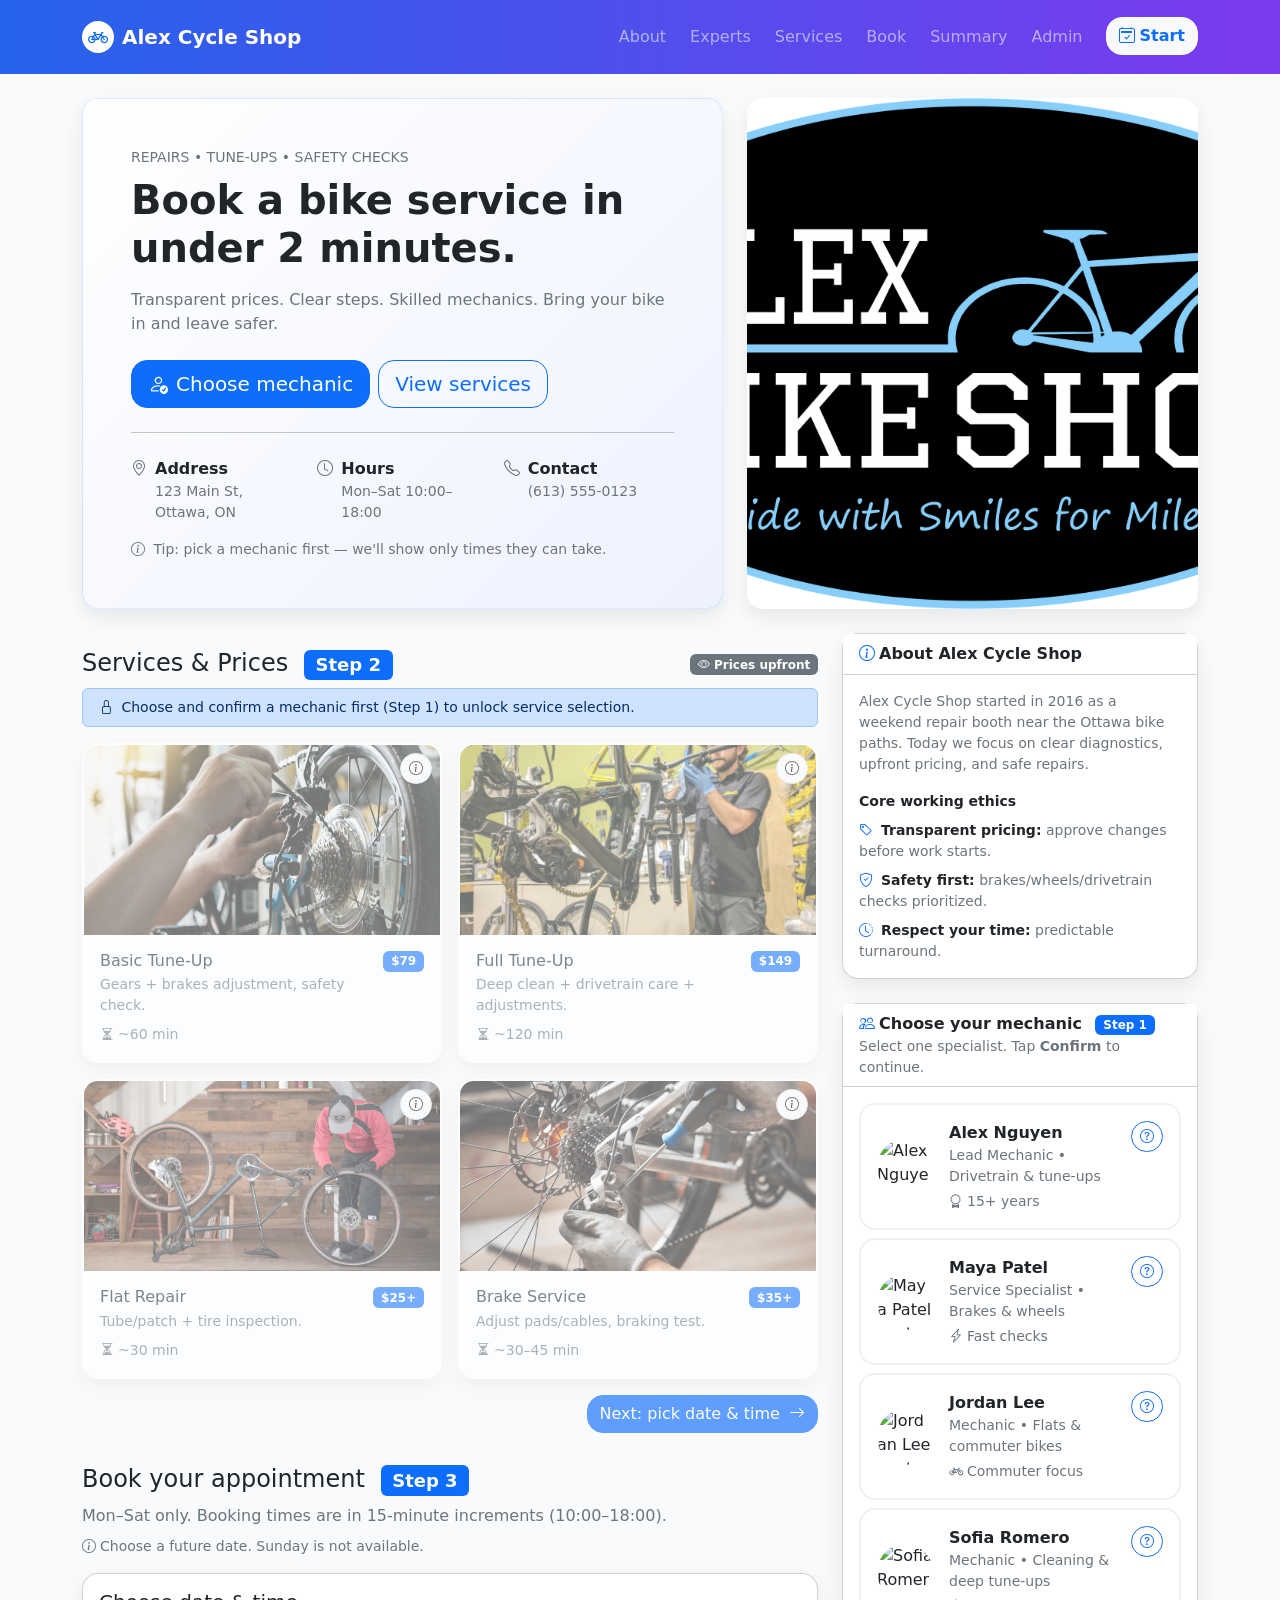
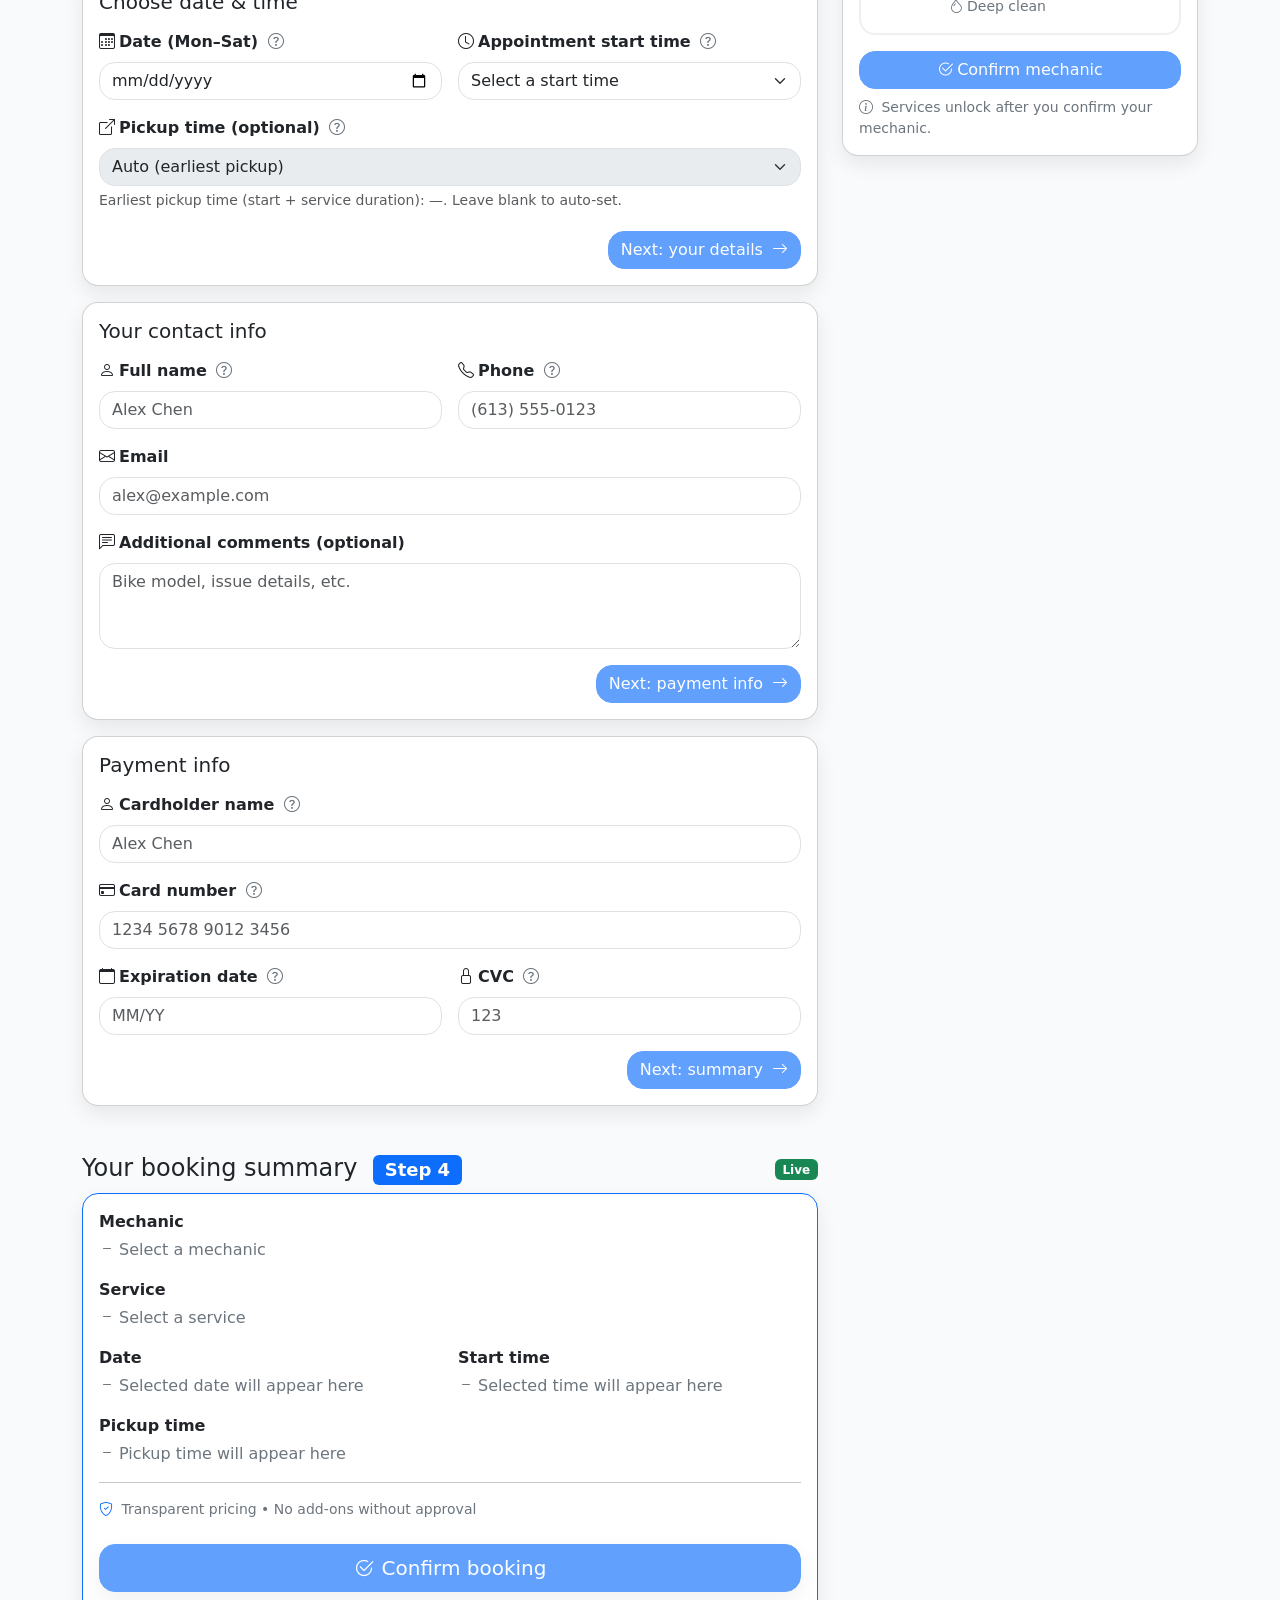
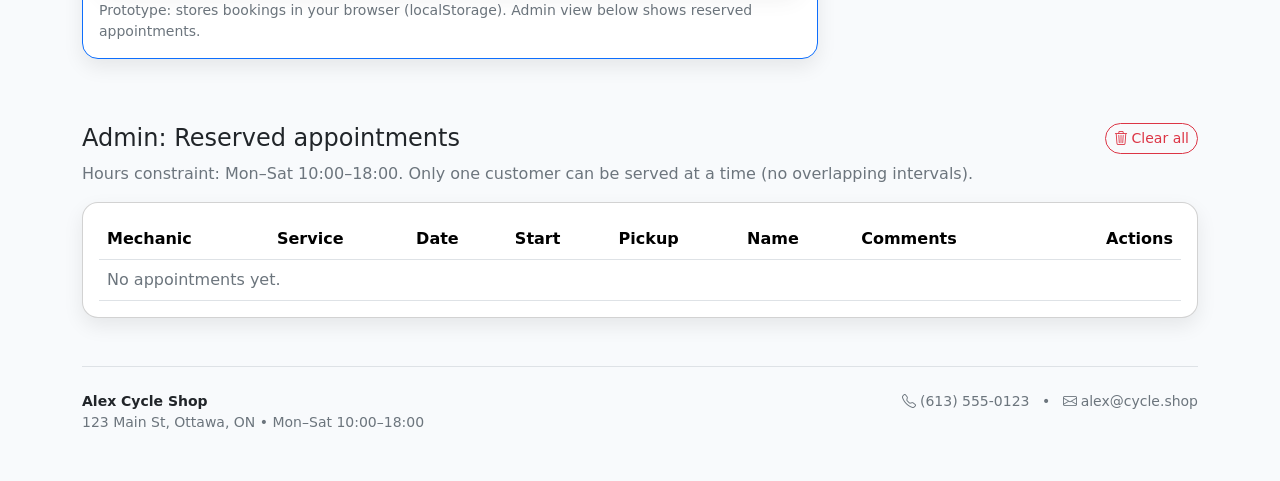
==== commit 26f0ab6c: "credit card stuff + formatting + logic + comments" ====
--- a/index.html
+++ b/index.html
@@ -80,15 +80,33 @@
     <!-- HERO -->
     <header id="top" class="py-4">
       <div class="container">
-        <div class="row g-4 align-items-center">
-          <div class="col-12 col-lg-7">
-            <div class="p-4 p-lg-5 rounded-4 shadow-soft acs-hero">
+        <div class="row g-4 align-items-stretch">
+          <!-- IMAGE FIRST on mobile, RIGHT on desktop -->
+          <div class="col-12 col-lg-5 order-1 order-lg-2">
+            <div
+              class="bg-white rounded-4 shadow-soft overflow-hidden h-100 hero-media"
+            >
+              <img
+                class="w-100 h-100 hero-img"
+                src="assets/Untitled%20design.png"
+                alt="Bike service photo"
+              />
+            </div>
+          </div>
+
+          <!-- TEXT SECOND on mobile, LEFT on desktop -->
+          <div class="col-12 col-lg-7 order-2 order-lg-1 d-flex">
+            <div
+              class="p-4 p-lg-5 rounded-4 shadow-soft acs-hero h-100 w-100 hero-panel"
+            >
               <p class="text-uppercase small text-secondary mb-2">
                 Repairs • Tune-ups • Safety Checks
               </p>
+
               <h1 class="display-6 fw-semibold mb-3">
                 Book a bike service in under 2 minutes.
               </h1>
+
               <p class="text-secondary mb-4">
                 Transparent prices. Clear steps. Skilled mechanics. Bring your
                 bike in and leave safer.
@@ -98,9 +116,9 @@
                 <a class="btn btn-primary btn-lg" href="#experts">
                   <i class="bi bi-person-check me-2"></i>Choose mechanic
                 </a>
-                <a class="btn btn-outline-primary btn-lg" href="#services"
-                  >View services</a
-                >
+                <a class="btn btn-outline-primary btn-lg" href="#services">
+                  View services
+                </a>
               </div>
 
               <hr class="my-4" />
@@ -117,17 +135,19 @@
                     </div>
                   </div>
                 </div>
+
                 <div class="col-12 col-md-4">
                   <div class="d-flex gap-2">
                     <i class="bi bi-clock text-secondary"></i>
                     <div>
                       <div class="fw-semibold">Hours</div>
                       <div class="text-secondary small">
-                        Mon-Sat 10:00-18:00
+                        Mon–Sat 10:00–18:00
                       </div>
                     </div>
                   </div>
                 </div>
+
                 <div class="col-12 col-md-4">
                   <div class="d-flex gap-2">
                     <i class="bi bi-telephone text-secondary"></i>
@@ -141,19 +161,9 @@
 
               <div class="small text-secondary mt-3">
                 <i class="bi bi-info-circle me-1"></i>
-                Tip: pick a mechanic first — we`ll show only times they can
+                Tip: pick a mechanic first — we'll show only times they can
                 take.
               </div>
-            </div>
-          </div>
-
-          <div class="col-12 col-lg-5">
-            <div class="bg-white rounded-4 shadow-soft overflow-hidden">
-              <img
-                class="w-100"
-                src="assets/Untitled%20design.png"
-                alt="Bike service photo"
-              />
             </div>
           </div>
         </div>
@@ -163,7 +173,7 @@
     <main class="pb-5">
       <div class="container">
         <div class="row g-4 align-items-start">
-          <!-- RIGHT (About + Experts selection; mobile shows this first) -->
+          <!-- RIGHT -->
           <div class="col-12 col-lg-4 order-1 order-lg-2">
             <!-- ABOUT -->
             <div class="card shadow-soft mb-4">
@@ -205,7 +215,7 @@
               </div>
             </div>
 
-            <!-- EXPERTS (selection stage + confirmation modal) -->
+            <!-- EXPERTS -->
             <div class="card shadow-soft mb-4">
               <div class="card-header bg-white" id="experts">
                 <div class="fw-semibold">
@@ -221,7 +231,6 @@
 
               <div class="card-body">
                 <div class="vstack gap-2">
-                  <!-- Expert 1 -->
                   <input
                     class="btn-check"
                     type="radio"
@@ -264,7 +273,6 @@
                     </div>
                   </label>
 
-                  <!-- Expert 2 -->
                   <input
                     class="btn-check"
                     type="radio"
@@ -307,7 +315,6 @@
                     </div>
                   </label>
 
-                  <!-- Expert 3 -->
                   <input
                     class="btn-check"
                     type="radio"
@@ -350,7 +357,6 @@
                     </div>
                   </label>
 
-                  <!-- Expert 4 -->
                   <input
                     class="btn-check"
                     type="radio"
@@ -412,7 +418,7 @@
             </div>
           </div>
 
-          <!-- LEFT (Services + Booking) -->
+          <!-- LEFT -->
           <div class="col-12 col-lg-8 order-2 order-lg-1">
             <!-- SERVICES -->
             <section id="services" class="section-pad">
@@ -438,7 +444,6 @@
               </div>
 
               <div class="row g-3" id="servicesGrid" aria-disabled="true">
-                <!-- Service 1 -->
                 <div class="col-12 col-md-6">
                   <input
                     class="btn-check"
@@ -459,7 +464,6 @@
                         class="btn btn-sm btn-light border"
                         data-bs-toggle="tooltip"
                         title="Includes gears + brakes adjustment and safety check. ~60 minutes."
-                        aria-label="Service info"
                       >
                         <i class="bi bi-info-circle"></i>
                       </button>
@@ -467,7 +471,6 @@
                         ><i class="bi bi-check-lg me-1"></i>Selected</span
                       >
                     </div>
-
                     <img
                       class="card-img-top"
                       src="assets/1.png"
@@ -492,7 +495,6 @@
                   </label>
                 </div>
 
-                <!-- Service 2 -->
                 <div class="col-12 col-md-6">
                   <input
                     class="btn-check"
@@ -512,7 +514,6 @@
                         class="btn btn-sm btn-light border"
                         data-bs-toggle="tooltip"
                         title="Deep clean + drivetrain care + adjustments. ~120 minutes."
-                        aria-label="Service info"
                       >
                         <i class="bi bi-info-circle"></i>
                       </button>
@@ -520,7 +521,6 @@
                         ><i class="bi bi-check-lg me-1"></i>Selected</span
                       >
                     </div>
-
                     <img
                       class="card-img-top"
                       src="assets/2.png"
@@ -545,7 +545,6 @@
                   </label>
                 </div>
 
-                <!-- Service 3 -->
                 <div class="col-12 col-md-6">
                   <input
                     class="btn-check"
@@ -565,7 +564,6 @@
                         class="btn btn-sm btn-light border"
                         data-bs-toggle="tooltip"
                         title="Tube/patch + tire inspection. ~30 minutes."
-                        aria-label="Service info"
                       >
                         <i class="bi bi-info-circle"></i>
                       </button>
@@ -573,7 +571,6 @@
                         ><i class="bi bi-check-lg me-1"></i>Selected</span
                       >
                     </div>
-
                     <img
                       class="card-img-top"
                       src="assets/3.png"
@@ -598,7 +595,6 @@
                   </label>
                 </div>
 
-                <!-- Service 4 -->
                 <div class="col-12 col-md-6">
                   <input
                     class="btn-check"
@@ -618,7 +614,6 @@
                         class="btn btn-sm btn-light border"
                         data-bs-toggle="tooltip"
                         title="Adjust pads/cables + braking test. ~45 minutes."
-                        aria-label="Service info"
                       >
                         <i class="bi bi-info-circle"></i>
                       </button>
@@ -626,7 +621,6 @@
                         ><i class="bi bi-check-lg me-1"></i>Selected</span
                       >
                     </div>
-
                     <img
                       class="card-img-top"
                       src="assets/4.png"
@@ -671,8 +665,8 @@
                 <span class="badge text-bg-primary ms-2">Step 3</span>
               </h2>
               <p class="text-secondary mb-2">
-                Mon-Sat only. Booking times are in 15-minute increments
-                (10:00-18:00).
+                Mon–Sat only. Booking times are in 15-minute increments
+                (10:00–18:00).
               </p>
 
               <div class="small text-secondary mb-3" id="dateHelp">
@@ -692,8 +686,9 @@
                           class="ms-1 text-secondary"
                           data-bs-toggle="tooltip"
                           title="Weekends are unavailable. Sundays will be cleared."
-                          ><i class="bi bi-question-circle"></i
-                        ></span>
+                        >
+                          <i class="bi bi-question-circle"></i>
+                        </span>
                       </label>
                       <input
                         class="form-control acs-input"
@@ -710,8 +705,9 @@
                           class="ms-1 text-secondary"
                           data-bs-toggle="tooltip"
                           title="Times are in 15-minute steps between 10:00 and 18:00."
-                          ><i class="bi bi-question-circle"></i
-                        ></span>
+                        >
+                          <i class="bi bi-question-circle"></i>
+                        </span>
                       </label>
                       <select
                         class="form-select acs-input"
@@ -728,8 +724,9 @@
                           class="ms-1 text-secondary"
                           data-bs-toggle="tooltip"
                           title="Leave blank to auto-set pickup to start + service duration."
-                          ><i class="bi bi-question-circle"></i
-                        ></span>
+                        >
+                          <i class="bi bi-question-circle"></i>
+                        </span>
                       </label>
                       <select
                         class="form-select acs-input"
@@ -773,8 +770,9 @@
                           class="ms-1 text-secondary"
                           data-bs-toggle="tooltip"
                           title="Use letters only (no numbers)."
-                          ><i class="bi bi-question-circle"></i
-                        ></span>
+                        >
+                          <i class="bi bi-question-circle"></i>
+                        </span>
                       </label>
                       <input
                         class="form-control acs-input"
@@ -792,8 +790,9 @@
                           class="ms-1 text-secondary"
                           data-bs-toggle="tooltip"
                           title="Example: (613) 555-0123"
-                          ><i class="bi bi-question-circle"></i
-                        ></span>
+                        >
+                          <i class="bi bi-question-circle"></i>
+                        </span>
                       </label>
                       <input
                         class="form-control acs-input"
@@ -802,6 +801,11 @@
                         placeholder="(613) 555-0123"
                         required
                       />
+                      <p id="phoneValid" class="small text-danger mt-1 d-none">
+                        <i class="bi bi-exclamation-triangle me-1"></i>
+                        Please enter a valid phone number. Example: (613)
+                        555-0123
+                      </p>
                     </div>
 
                     <div class="col-12">
@@ -837,48 +841,66 @@
                     role="alert"
                   ></div>
 
-                  <div class="mt-4">
-                    <button
-                      id="confirmBtn"
-                      class="btn btn-primary btn-lg w-100 shadow-soft"
-                      type="button"
-                      disabled
+                  <div class="mt-3 d-flex justify-content-end">
+                    <a
+                      id="btnNextContact"
+                      class="btn btn-primary disabled"
+                      href="#payment"
+                      aria-disabled="true"
                     >
-                      <i class="bi bi-check2-circle me-2"></i>Confirm booking
-                    </button>
-                    <p class="small text-secondary mt-2 mb-0">
-                      After confirmation, you'll be scrolled to the Summary
-                      (Step 4).
-                    </p>
+                      Next: payment info <i class="bi bi-arrow-right ms-1"></i>
+                    </a>
                   </div>
                 </div>
               </div>
 
               <!-- PAYMENT INFO -->
-              <div id="payment" class="card shadow-soft">
+              <div id="payment" class="card shadow-soft mb-3">
                 <div class="card-body">
                   <h3 class="h5 mb-3">Payment info</h3>
 
                   <div class="row g-3">
+                    <!-- Cardholder Name -->
                     <div class="col-12">
                       <label
                         class="form-label fw-semibold"
                         for="cardholderName"
                       >
                         <i class="bi bi-person me-1"></i>Cardholder name
+                        <span
+                          class="ms-1 text-secondary"
+                          data-bs-toggle="tooltip"
+                          title="Use letters and spaces only. No numbers or special characters."
+                          ><i class="bi bi-question-circle"></i
+                        ></span>
                       </label>
                       <input
                         class="form-control acs-input"
                         id="cardholderName"
                         type="text"
                         placeholder="Alex Chen"
+                        pattern="^[a-zA-Z\s]+$"
                         required
                       />
-                    </div>
-
+                      <div
+                        id="cardholderNameFeedback"
+                        class="invalid-feedback d-block d-none"
+                      >
+                        <i class="bi bi-exclamation-circle me-1"></i>Name must
+                        contain letters and spaces only.
+                      </div>
+                    </div>
+
+                    <!-- Card Number -->
                     <div class="col-12">
                       <label class="form-label fw-semibold" for="cardNumber">
                         <i class="bi bi-credit-card me-1"></i>Card number
+                        <span
+                          class="ms-1 text-secondary"
+                          data-bs-toggle="tooltip"
+                          title="16-digit card number. Used to process your payment securely."
+                          ><i class="bi bi-question-circle"></i
+                        ></span>
                       </label>
                       <input
                         class="form-control acs-input"
@@ -887,16 +909,31 @@
                         placeholder="1234 5678 9012 3456"
                         inputmode="numeric"
                         maxlength="19"
+                        pattern="^[0-9\s]{13,19}$"
                         required
                       />
-                    </div>
-
+                      <div
+                        id="cardNumberFeedback"
+                        class="invalid-feedback d-block d-none"
+                      >
+                        <i class="bi bi-exclamation-circle me-1"></i>Card number
+                        must be 13–19 digits.
+                      </div>
+                    </div>
+
+                    <!-- Expiration Date -->
                     <div class="col-12 col-md-6">
                       <label
                         class="form-label fw-semibold"
                         for="expirationDate"
                       >
                         <i class="bi bi-calendar me-1"></i>Expiration date
+                        <span
+                          class="ms-1 text-secondary"
+                          data-bs-toggle="tooltip"
+                          title="Format: MM/YY. Month (01–12) and last 2 digits of year."
+                          ><i class="bi bi-question-circle"></i
+                        ></span>
                       </label>
                       <input
                         class="form-control acs-input"
@@ -908,11 +945,25 @@
                         inputmode="numeric"
                         required
                       />
-                    </div>
-
+                      <div
+                        id="expirationDateFeedback"
+                        class="invalid-feedback d-block d-none"
+                      >
+                        <i class="bi bi-exclamation-circle me-1"></i>Format:
+                        MM/YY (e.g., 12/25).
+                      </div>
+                    </div>
+
+                    <!-- CVC -->
                     <div class="col-12 col-md-6">
                       <label class="form-label fw-semibold" for="cvc">
                         <i class="bi bi-lock me-1"></i>CVC
+                        <span
+                          class="ms-1 text-secondary"
+                          data-bs-toggle="tooltip"
+                          title="3–4 digit security code on the back of your card. Protects your payment."
+                          ><i class="bi bi-question-circle"></i
+                        ></span>
                       </label>
                       <input
                         class="form-control acs-input"
@@ -920,22 +971,109 @@
                         type="text"
                         inputmode="numeric"
                         placeholder="123"
+                        pattern="^[0-9]{3,4}$"
                         minlength="3"
                         maxlength="4"
                         required
                       />
+                      <div
+                        id="cvcFeedback"
+                        class="invalid-feedback d-block d-none"
+                      >
+                        <i class="bi bi-exclamation-circle me-1"></i>CVC must be
+                        3–4 digits.
+                      </div>
                     </div>
                   </div>
 
+                  <!-- Alert Message -->
                   <div
                     id="paymentFormAlert"
                     class="alert alert-warning mt-3 d-none"
                     role="alert"
                   ></div>
 
+                  <!-- Next Button -->
+                  <div class="mt-3 d-flex justify-content-end">
+                    <a
+                      id="btnNextPayment"
+                      class="btn btn-primary disabled"
+                      href="#summary"
+                      aria-disabled="true"
+                    >
+                      Next: summary <i class="bi bi-arrow-right ms-1"></i>
+                    </a>
+                  </div>
+                </div>
+              </div>
+            </section>
+
+            <!-- SUMMARY -->
+            <section id="summary" class="section-pad">
+              <div
+                class="d-flex align-items-center justify-content-between mb-2"
+              >
+                <h2 class="h4 mb-0">
+                  Your booking summary
+                  <span class="badge text-bg-primary ms-2">Step 4</span>
+                </h2>
+                <span class="badge text-bg-success" id="summaryStatus"
+                  >Live</span
+                >
+              </div>
+
+              <div class="card shadow-soft border border-primary">
+                <div class="card-body">
+                  <div class="row g-3">
+                    <div class="col-12">
+                      <div class="fw-semibold mb-1">Mechanic</div>
+                      <div class="text-secondary" id="summaryExpertLine">
+                        <i class="bi bi-dash me-1"></i>Select a mechanic
+                      </div>
+                    </div>
+
+                    <div class="col-12">
+                      <div class="fw-semibold mb-1">Service</div>
+                      <div class="text-secondary" id="summaryServiceLine">
+                        <i class="bi bi-dash me-1"></i>Select a service
+                      </div>
+                    </div>
+
+                    <div class="col-12 col-md-6">
+                      <div class="fw-semibold mb-1">Date</div>
+                      <div class="text-secondary" id="summaryDateLine">
+                        <i class="bi bi-dash me-1"></i>Selected date will appear
+                        here
+                      </div>
+                    </div>
+
+                    <div class="col-12 col-md-6">
+                      <div class="fw-semibold mb-1">Start time</div>
+                      <div class="text-secondary" id="summaryTimeLine">
+                        <i class="bi bi-dash me-1"></i>Selected time will appear
+                        here
+                      </div>
+                    </div>
+
+                    <div class="col-12">
+                      <div class="fw-semibold mb-1">Pickup time</div>
+                      <div class="text-secondary" id="summaryPickupLine">
+                        <i class="bi bi-dash me-1"></i>Pickup time will appear
+                        here
+                      </div>
+                    </div>
+                  </div>
+
+                  <hr class="my-3" />
+
+                  <div class="small text-secondary">
+                    <i class="bi bi-shield-check me-1 text-primary"></i>
+                    Transparent pricing • No add-ons without approval
+                  </div>
+
                   <div class="mt-4">
                     <button
-                      id="paymentConfirmBtn"
+                      id="confirmBtn"
                       class="btn btn-primary btn-lg w-100 shadow-soft"
                       type="button"
                       disabled
@@ -953,7 +1091,7 @@
           </div>
         </div>
 
-        <!-- ADMIN (full width) -->
+        <!-- ADMIN -->
         <section id="admin" class="mt-5">
           <div class="d-flex align-items-center justify-content-between mb-2">
             <h2 class="h4 mb-0">Admin: Reserved appointments</h2>
@@ -1074,7 +1212,7 @@
             ></button>
           </div>
           <div class="modal-body">
-            <p class="mb-2">We`ve recorded your request. Summary:</p>
+            <p class="mb-2">We've recorded your request. Summary:</p>
             <ul class="mb-0">
               <li>
                 <span class="fw-semibold">Mechanic:</span>
@@ -1115,6 +1253,30 @@
       </div>
     </div>
 
+    <!-- Toast (small feedback notices) -->
+    <div
+      class="toast-container position-fixed bottom-0 start-0 p-3"
+      style="z-index: 1085"
+    >
+      <div
+        id="acsToast"
+        class="toast align-items-center text-bg-primary border-0"
+        role="alert"
+        aria-live="polite"
+        aria-atomic="true"
+      >
+        <div class="d-flex">
+          <div class="toast-body" id="acsToastBody">—</div>
+          <button
+            type="button"
+            class="btn-close btn-close-white me-2 m-auto"
+            data-bs-dismiss="toast"
+            aria-label="Close"
+          ></button>
+        </div>
+      </div>
+    </div>
+
     <script src="https://cdn.jsdelivr.net/npm/bootstrap@5.3.3/dist/js/bootstrap.bundle.min.js"></script>
     <script type="module" src="scripts/js/main.js"></script>
   </body>
--- a/styles/style.css
+++ b/styles/style.css
@@ -1,94 +1,139 @@
 /* styles/style.css */
-:root{
+:root {
   --acs-radius: 1rem;
   --acs-primary: #2563eb;
   --acs-primary-2: #7c3aed;
   --acs-bg: #f8fafc;
 }
 
-body{ background: var(--acs-bg); }
+body {
+  background: var(--acs-bg);
+}
 
-.card, .btn, .form-control, .form-select{ border-radius: var(--acs-radius); }
-.shadow-soft{ box-shadow: 0 .5rem 1.25rem rgba(0,0,0,.08); }
+.card,
+.btn,
+.form-control,
+.form-select {
+  border-radius: var(--acs-radius);
+}
+.shadow-soft {
+  box-shadow: 0 0.5rem 1.25rem rgba(0, 0, 0, 0.08);
+}
 
 /* Colorful navbar */
-.acs-navbar{
+.acs-navbar {
   background: linear-gradient(90deg, var(--acs-primary), var(--acs-primary-2));
 }
 
 /* Colorful hero */
-.acs-hero{
+.acs-hero {
   background: linear-gradient(135deg, #ffffff, #eef2ff);
-  border: 1px solid rgba(37,99,235,.12);
+  border: 1px solid rgba(37, 99, 235, 0.12);
 }
 
 /* Hero image sizing */
-.hero-media{ min-height: 260px; }
-.hero-img{ object-fit: cover; }
+.hero-media {
+  min-height: 260px;
+}
+.hero-img {
+  object-fit: cover;
+}
 
 @media (min-width: 992px) {
-  .hero-media { min-height: 420px; } /* match text block height better */
+  .hero-media {
+    min-height: 420px;
+  } /* match text block height better */
 }
 
 /* Mobile spacing */
-main{ padding-bottom: 3rem; }
-.section-pad{ padding: 1rem 0; }
+main {
+  padding-bottom: 3rem;
+}
+.section-pad {
+  padding: 1rem 0;
+}
 
 /* Anchor offsets for sticky navbar */
-html{ scroll-padding-top: 6.5rem; }
-section, header, #about, #experts, #services, #booking, #summary, #admin{ scroll-margin-top: 6.5rem; }
+html {
+  scroll-padding-top: 6.5rem;
+}
+section,
+header,
+#about,
+#experts,
+#services,
+#booking,
+#summary,
+#admin {
+  scroll-margin-top: 6.5rem;
+}
 
 /* Inputs react on focus/hover (iOS-friendly) */
-.acs-input{ transition: .12s ease; }
-.acs-input:focus{
-  border-color: rgba(37,99,235,.8);
-  box-shadow: 0 0 0 .25rem rgba(37,99,235,.2);
+.acs-input {
+  transition: 0.12s ease;
+}
+.acs-input:focus {
+  border-color: rgba(37, 99, 235, 0.8);
+  box-shadow: 0 0 0 0.25rem rgba(37, 99, 235, 0.2);
   transform: scale(1.01);
 }
-.acs-input:hover{ border-color: rgba(37,99,235,.35); }
+.acs-input:hover {
+  border-color: rgba(37, 99, 235, 0.35);
+}
 
 /* Service cards */
-.service-card{ cursor: pointer; }
-.service-card:hover{ transform: translateY(-2px); transition: .15s ease; }
+.service-card {
+  cursor: pointer;
+}
+.service-card:hover {
+  transform: translateY(-2px);
+  transition: 0.15s ease;
+}
 
-.service-option{
+.service-option {
   border: 2px solid transparent;
-  transition: .15s ease;
+  transition: 0.15s ease;
   overflow: hidden;
 }
-.btn-check:focus + .service-option{
+.btn-check:focus + .service-option {
   outline: 0;
-  box-shadow: 0 0 0 .25rem rgba(37,99,235,.25);
+  box-shadow: 0 0 0 0.25rem rgba(37, 99, 235, 0.25);
 }
-.btn-check:checked + .service-option{
+.btn-check:checked + .service-option {
   border-color: var(--acs-primary);
-  box-shadow: 0 .75rem 1.5rem rgba(37,99,235,.15);
+  box-shadow: 0 0.75rem 1.5rem rgba(37, 99, 235, 0.15);
 }
-.selected-badge{ display: none; }
-.btn-check:checked + .service-option .selected-badge{ display: inline-flex; }
+.selected-badge {
+  display: none;
+}
+.btn-check:checked + .service-option .selected-badge {
+  display: inline-flex;
+}
 
 /* Disable services until expert confirmed */
-#servicesGrid[aria-disabled="true"]{
-  opacity: .55;
+#servicesGrid[aria-disabled="true"] {
+  opacity: 0.55;
   pointer-events: none;
 }
 
 /* Expert selection cards */
-.expert-option{
-  border: 2px solid rgba(0,0,0,.06);
-  transition: .15s ease;
+.expert-option {
+  border: 2px solid rgba(0, 0, 0, 0.06);
+  transition: 0.15s ease;
 }
-.btn-check:checked + .expert-option{
+.btn-check:checked + .expert-option {
   border-color: var(--acs-primary);
-  box-shadow: 0 .75rem 1.5rem rgba(37,99,235,.12);
+  box-shadow: 0 0.75rem 1.5rem rgba(37, 99, 235, 0.12);
 }
 
 /* Make service images reasonable on iOS */
-.card-img-top{
+.card-img-top {
   height: 170px;
   width: 100%;
   object-fit: cover;
 }
-@media (min-width: 992px){
-  .card-img-top{ height: 190px; }
-}+@media (min-width: 992px) {
+  .card-img-top {
+    height: 190px;
+  }
+}
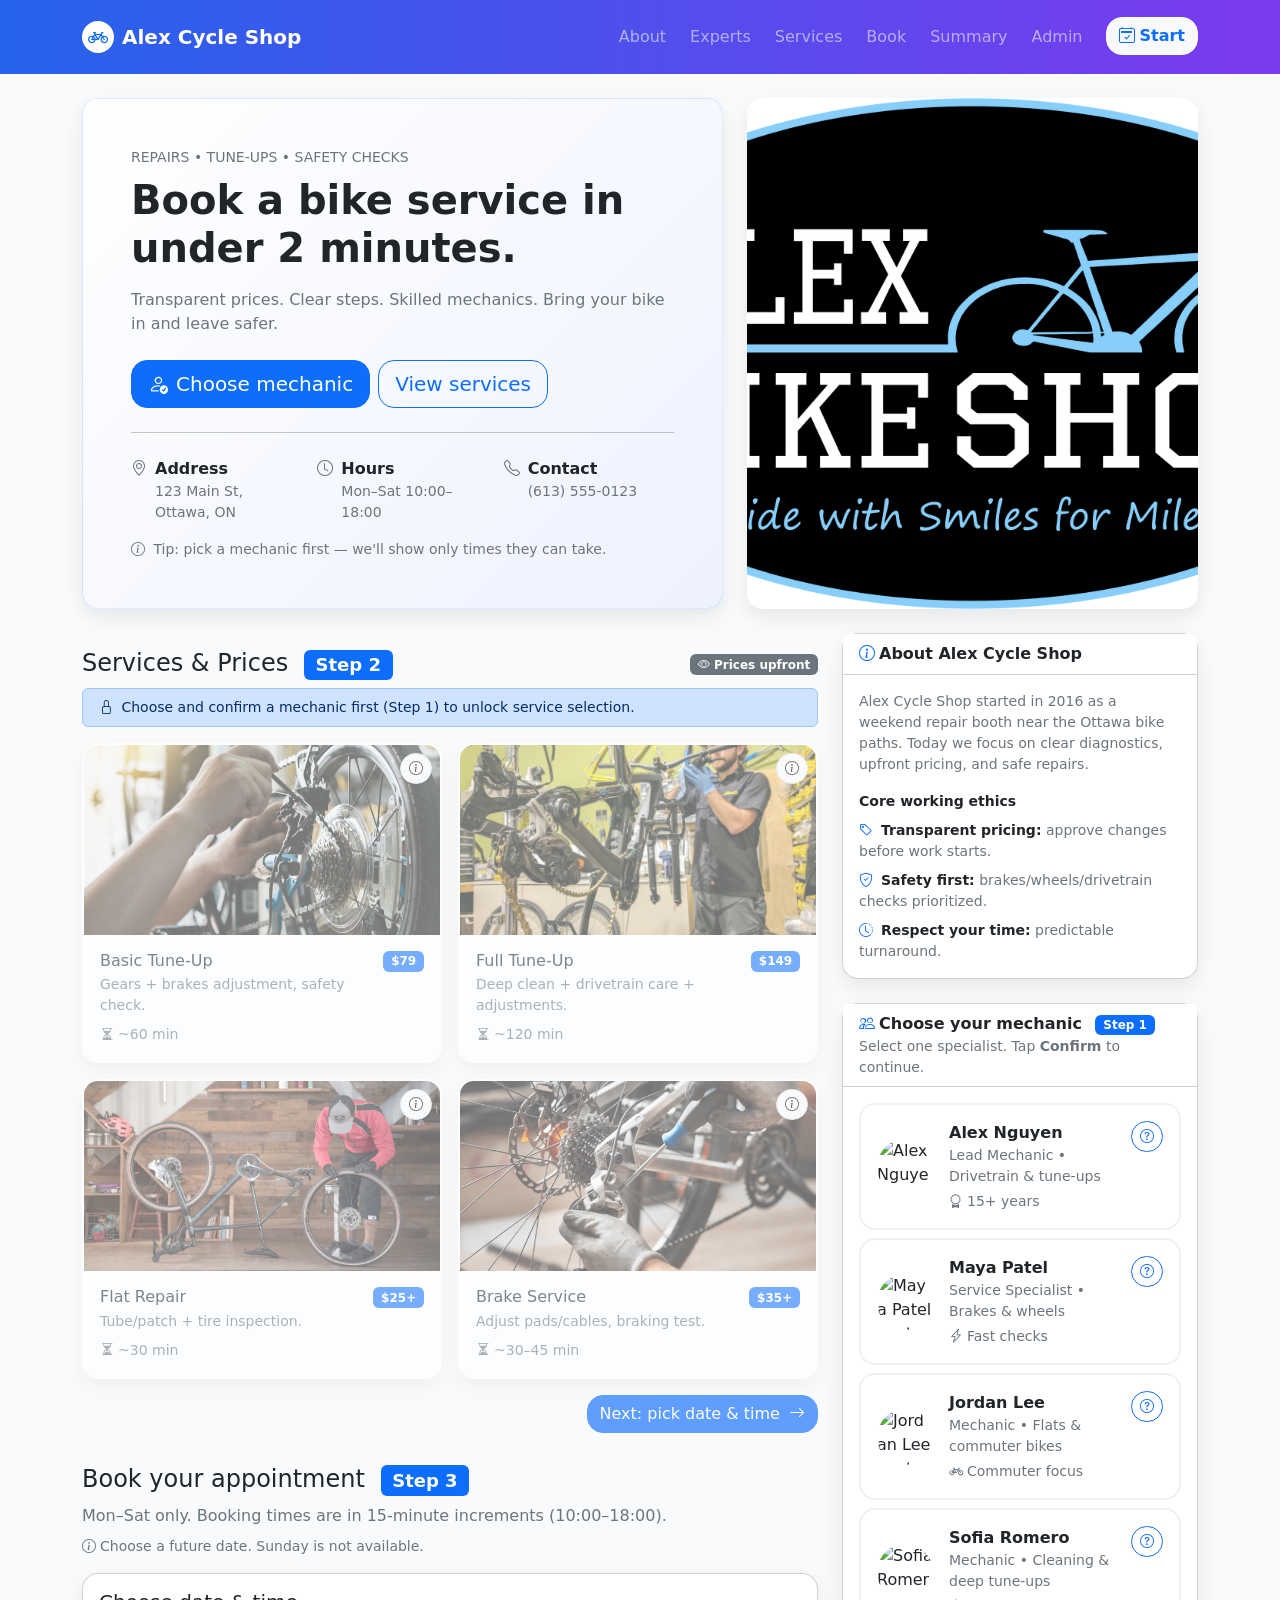
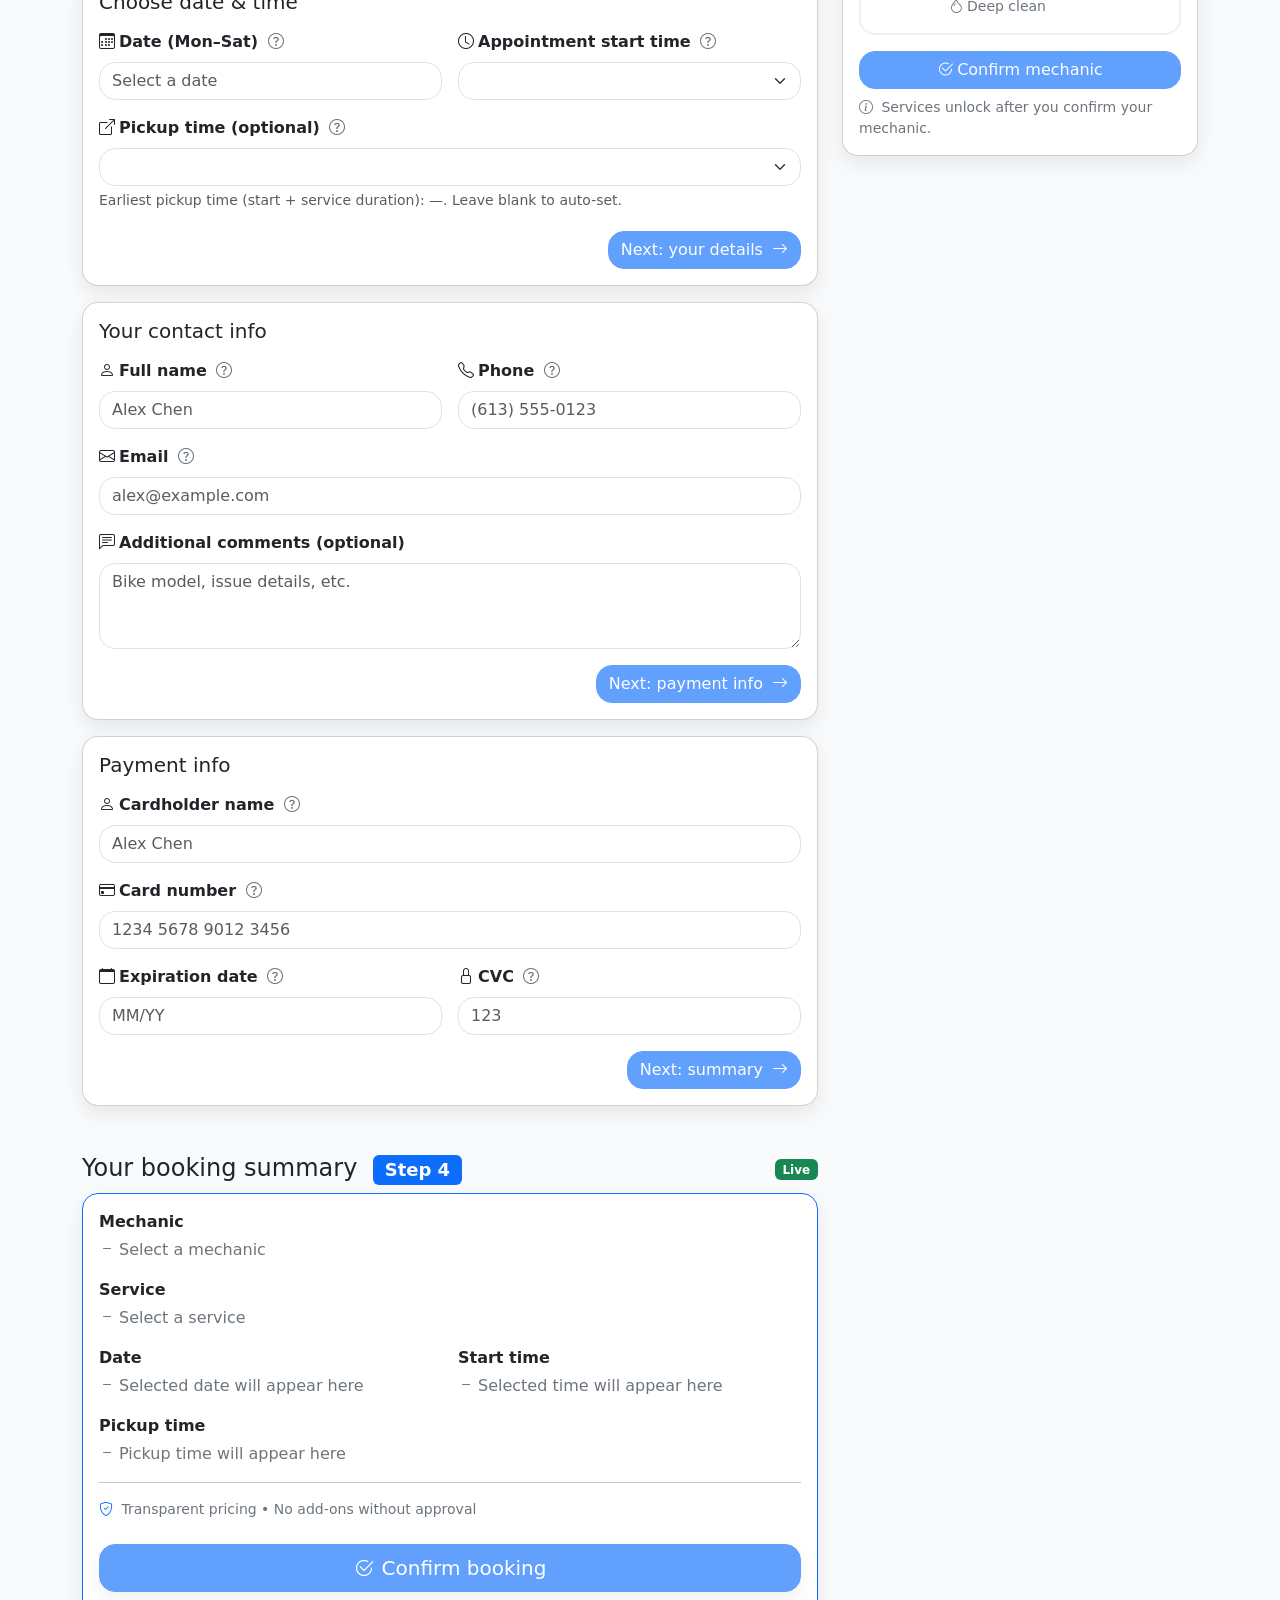
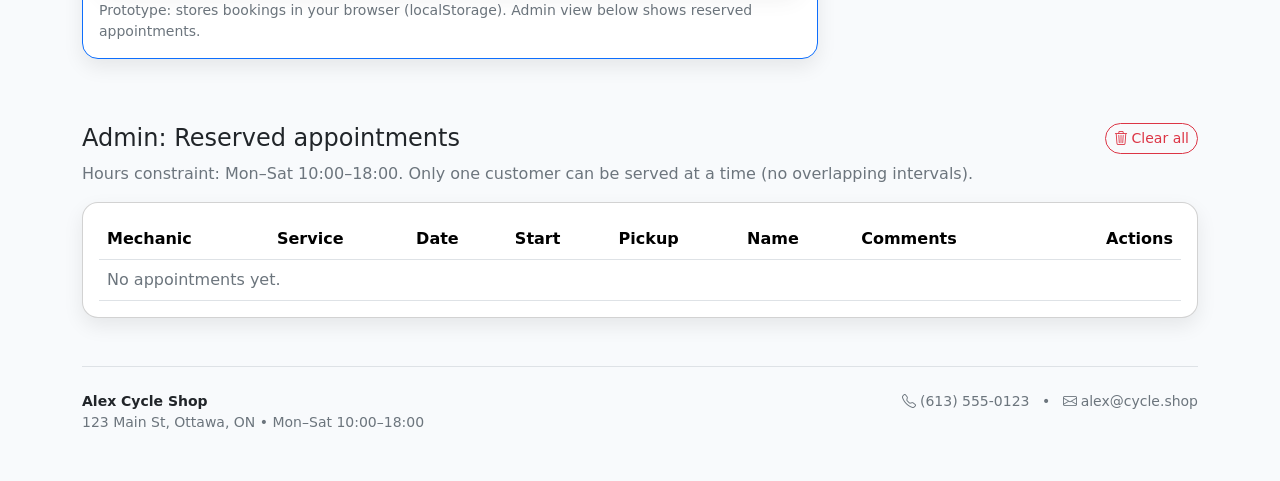
==== commit 1a7fe3a7: "daate picker stuff" ====
--- a/index.html
+++ b/index.html
@@ -1,3 +1,4 @@
+<!-- index.html -->
 <!doctype html>
 <html lang="en">
   <head>
@@ -17,6 +18,12 @@
     />
 
     <link rel="stylesheet" href="styles/style.css" />
+    <!-- Flatpickr CDN (custom date selector library)-->
+    <link
+      rel="stylesheet"
+      href="https://cdn.jsdelivr.net/npm/flatpickr/dist/flatpickr.min.css"
+    />
+    <script src="https://cdn.jsdelivr.net/npm/flatpickr"></script>
   </head>
 
   <body>
@@ -693,8 +700,9 @@
                       <input
                         class="form-control acs-input"
                         id="date"
-                        type="date"
+                        type="text"
                         required
+                        placeholder="Select a date"
                       />
                     </div>
 
@@ -811,6 +819,13 @@
                     <div class="col-12">
                       <label class="form-label fw-semibold" for="email">
                         <i class="bi bi-envelope me-1"></i>Email
+                        <span
+                          class="ms-1 text-secondary"
+                          data-bs-toggle="tooltip"
+                          title="Enter a valid email address for booking confirmation."
+                        >
+                          <i class="bi bi-question-circle"></i>
+                        </span>
                       </label>
                       <input
                         class="form-control acs-input"
@@ -860,7 +875,6 @@
                   <h3 class="h5 mb-3">Payment info</h3>
 
                   <div class="row g-3">
-                    <!-- Cardholder Name -->
                     <div class="col-12">
                       <label
                         class="form-label fw-semibold"
@@ -891,7 +905,6 @@
                       </div>
                     </div>
 
-                    <!-- Card Number -->
                     <div class="col-12">
                       <label class="form-label fw-semibold" for="cardNumber">
                         <i class="bi bi-credit-card me-1"></i>Card number
@@ -917,11 +930,10 @@
                         class="invalid-feedback d-block d-none"
                       >
                         <i class="bi bi-exclamation-circle me-1"></i>Card number
-                        must be 13–19 digits.
-                      </div>
-                    </div>
-
-                    <!-- Expiration Date -->
+                        must be 16 digits.
+                      </div>
+                    </div>
+
                     <div class="col-12 col-md-6">
                       <label
                         class="form-label fw-semibold"
@@ -954,7 +966,6 @@
                       </div>
                     </div>
 
-                    <!-- CVC -->
                     <div class="col-12 col-md-6">
                       <label class="form-label fw-semibold" for="cvc">
                         <i class="bi bi-lock me-1"></i>CVC
@@ -986,14 +997,12 @@
                     </div>
                   </div>
 
-                  <!-- Alert Message -->
                   <div
                     id="paymentFormAlert"
                     class="alert alert-warning mt-3 d-none"
                     role="alert"
                   ></div>
 
-                  <!-- Next Button -->
                   <div class="mt-3 d-flex justify-content-end">
                     <a
                       id="btnNextPayment"
@@ -1277,6 +1286,7 @@
       </div>
     </div>
 
+    <!-- NOTE: index.html is shorter because inline Bootstrap/validation JS was moved into modular scripts. Do not revert to the old long HTML. -->
     <script src="https://cdn.jsdelivr.net/npm/bootstrap@5.3.3/dist/js/bootstrap.bundle.min.js"></script>
     <script type="module" src="scripts/js/main.js"></script>
   </body>
--- a/styles/style.css
+++ b/styles/style.css
@@ -15,6 +15,22 @@
 .form-control,
 .form-select {
   border-radius: var(--acs-radius);
+}
+/* Button hover feedback */
+button,
+.btn {
+  transition:
+    box-shadow 0.2s,
+    border-color 0.2s,
+    background 0.2s;
+}
+
+button:hover,
+.btn:hover {
+  border-color: #2563eb;
+  background: #2563eb;
+  color: #fff;
+  box-shadow: 0 0 8px 0 #2563eb33;
 }
 .shadow-soft {
   box-shadow: 0 0.5rem 1.25rem rgba(0, 0, 0, 0.08);
@@ -80,6 +96,37 @@
 .acs-input:hover {
   border-color: rgba(37, 99, 235, 0.35);
 }
+/* Disabled input visual indicator */
+input:disabled,
+select:disabled,
+textarea:disabled {
+  background-color: #f0f0f0 !important;
+  color: #a0a0a0 !important;
+  border-color: #d1d5db !important;
+  opacity: 0.7;
+  cursor: not-allowed;
+}
+/* hover feedback */
+input[type="text"],
+input[type="email"],
+input[type="password"],
+input[type="number"],
+input[type="date"],
+textarea {
+  transition:
+    box-shadow 0.2s,
+    border-color 0.2s;
+}
+
+input[type="text"]:hover,
+input[type="email"]:hover,
+input[type="password"]:hover,
+input[type="number"]:hover,
+input[type="date"]:hover,
+textarea:hover {
+  border-color: #0078d7;
+  box-shadow: 0 0 4px 0 #0078d733;
+}
 
 /* Service cards */
 .service-card {
@@ -105,9 +152,17 @@
 }
 .selected-badge {
   display: none;
+  align-items: center;
+  justify-content: center;
+  height: 100%;
+  vertical-align: middle;
+  font-weight: 500;
+  font-size: 1rem;
 }
 .btn-check:checked + .service-option .selected-badge {
   display: inline-flex;
+  align-items: center;
+  justify-content: center;
 }
 
 /* Disable services until expert confirmed */
@@ -120,6 +175,12 @@
 .expert-option {
   border: 2px solid rgba(0, 0, 0, 0.06);
   transition: 0.15s ease;
+  cursor: pointer;
+}
+.expert-option:hover {
+  border-color: #2563eb;
+  box-shadow: 0 0 8px 0 #2563eb33;
+  transform: translateY(-2px) scale(1.02);
 }
 .btn-check:checked + .expert-option {
   border-color: var(--acs-primary);
